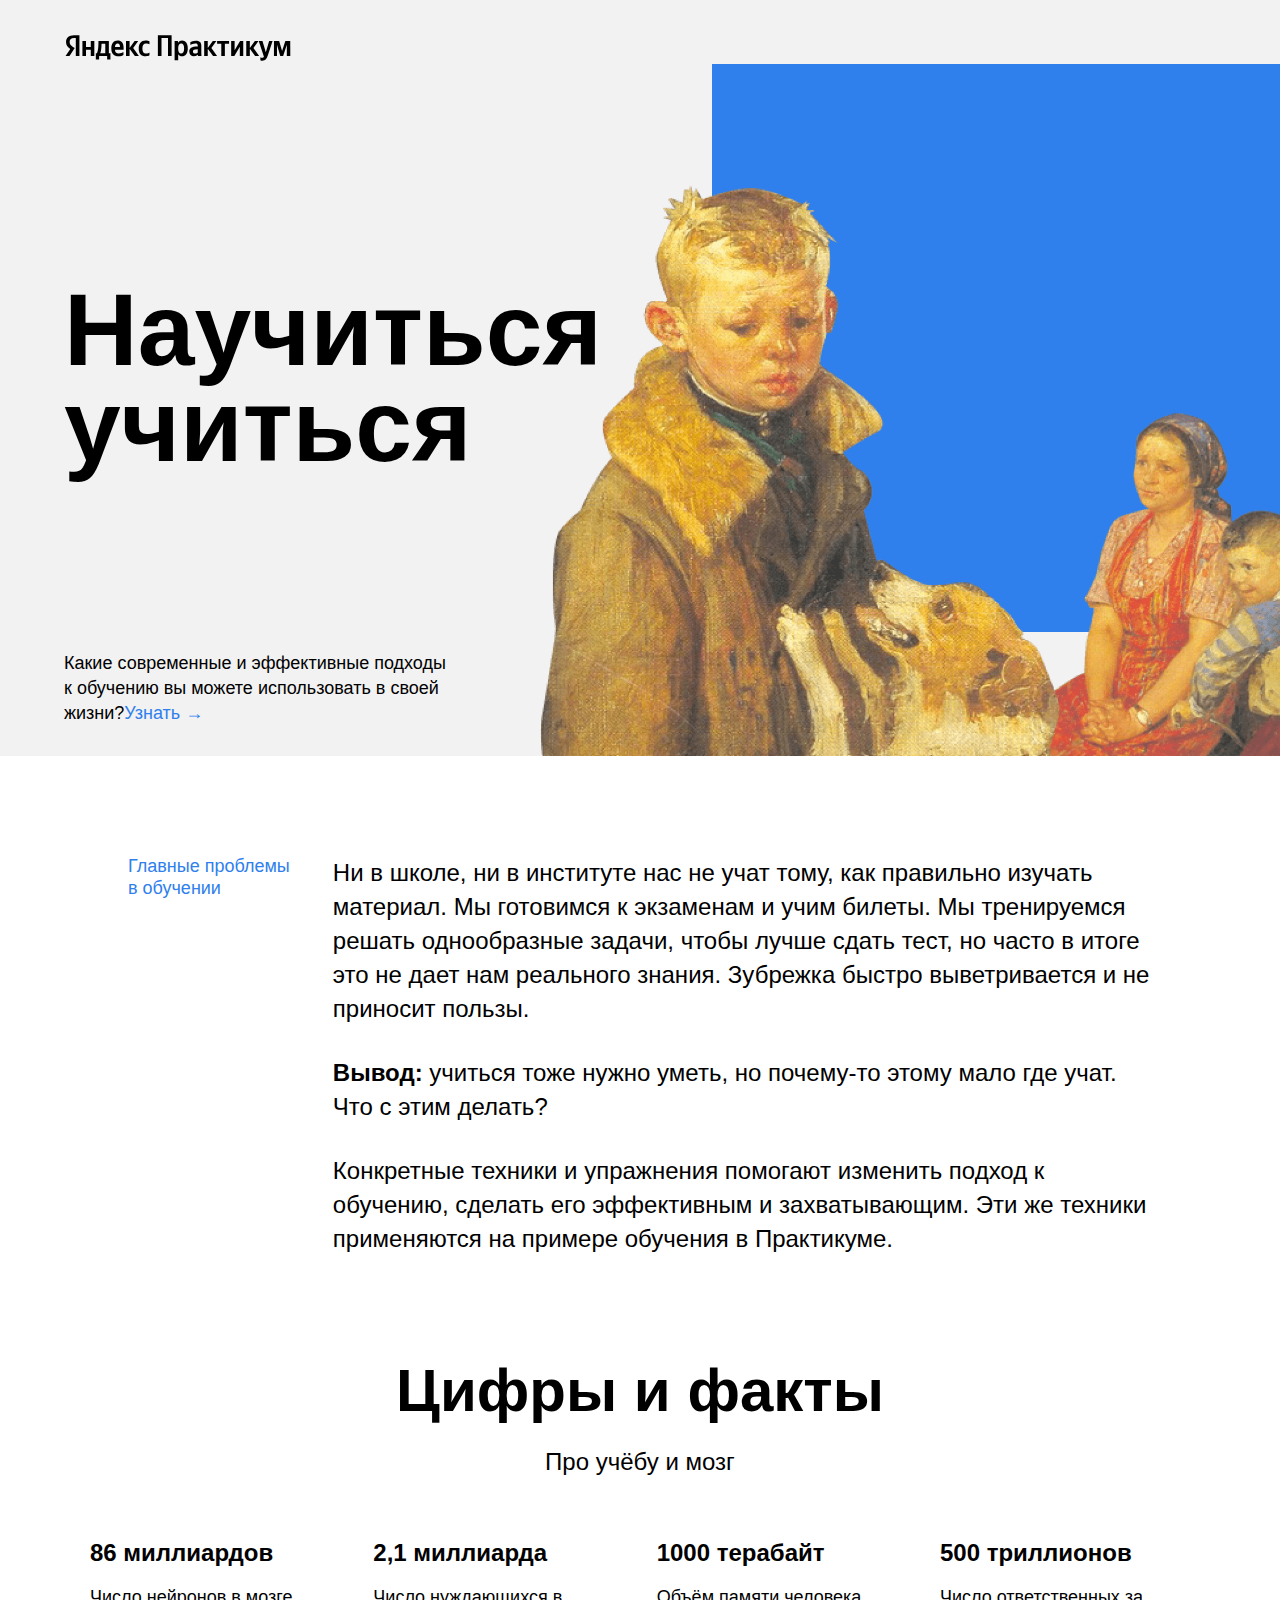
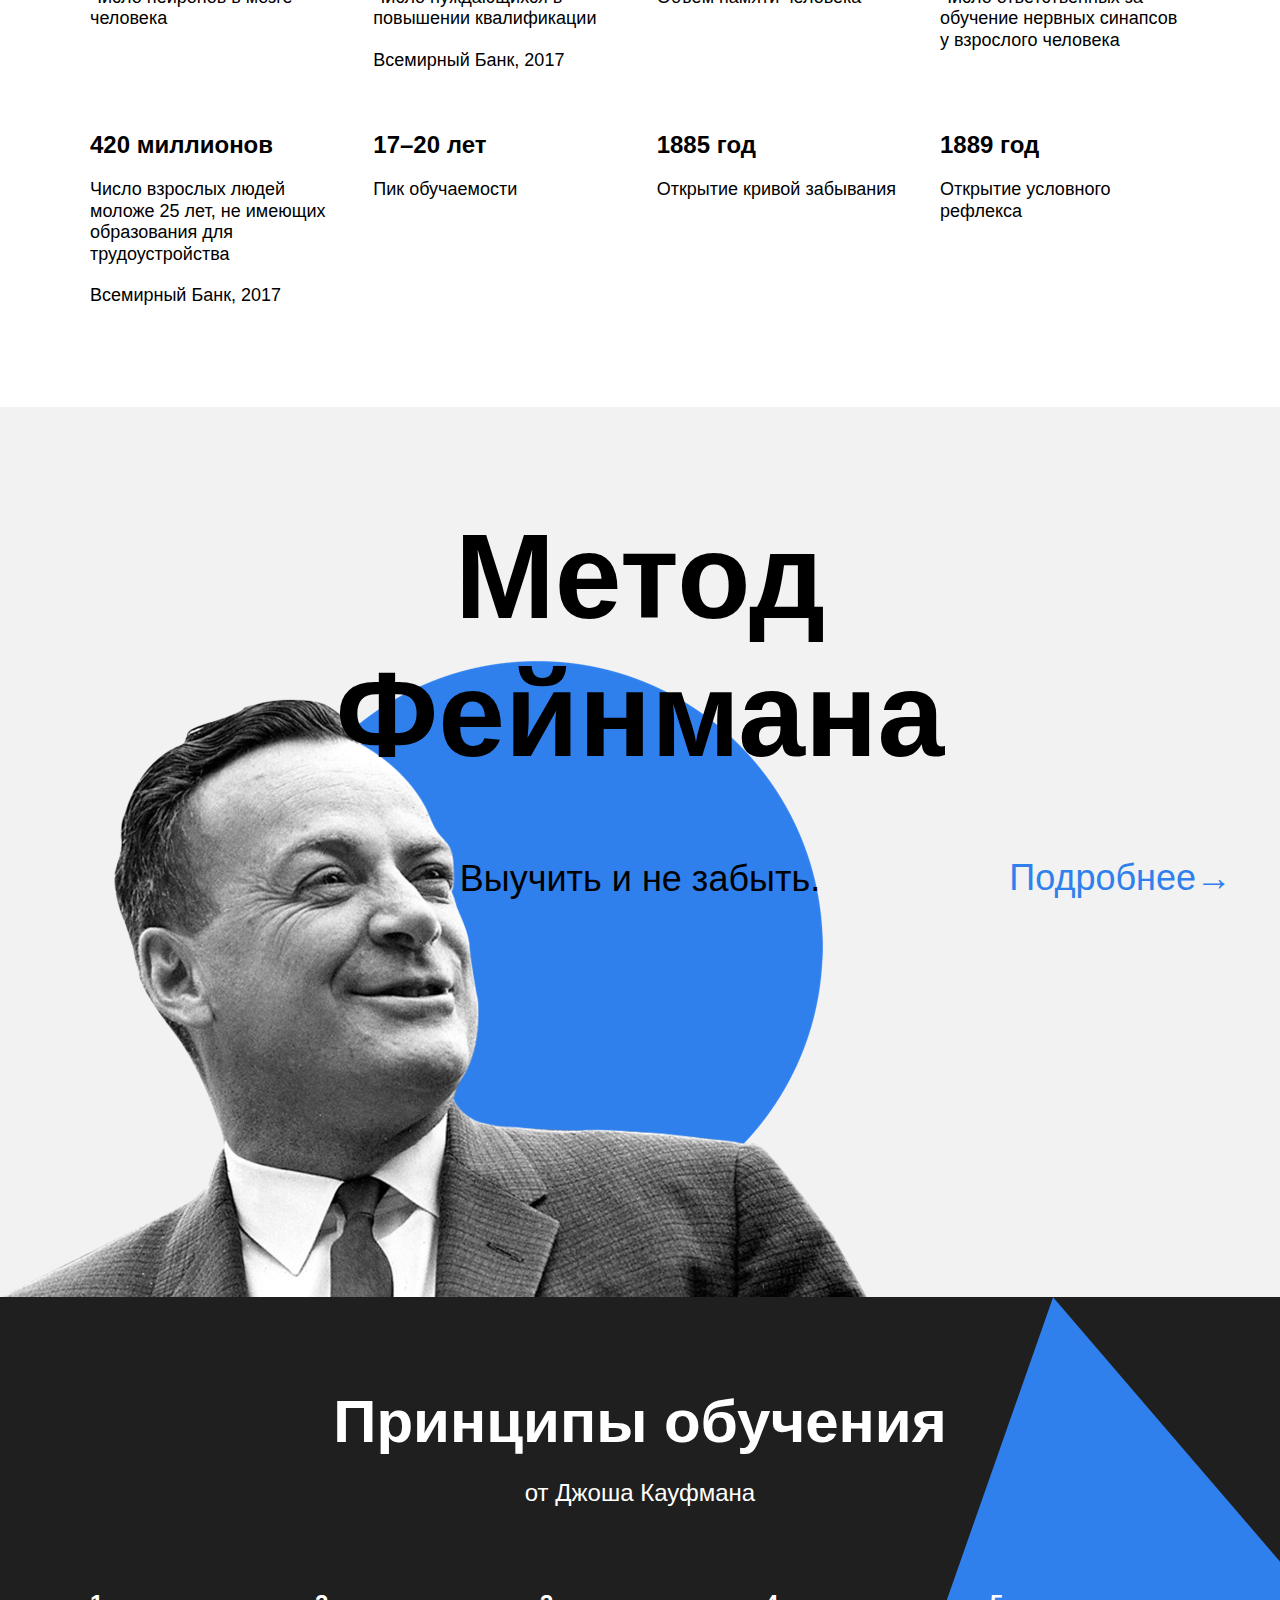
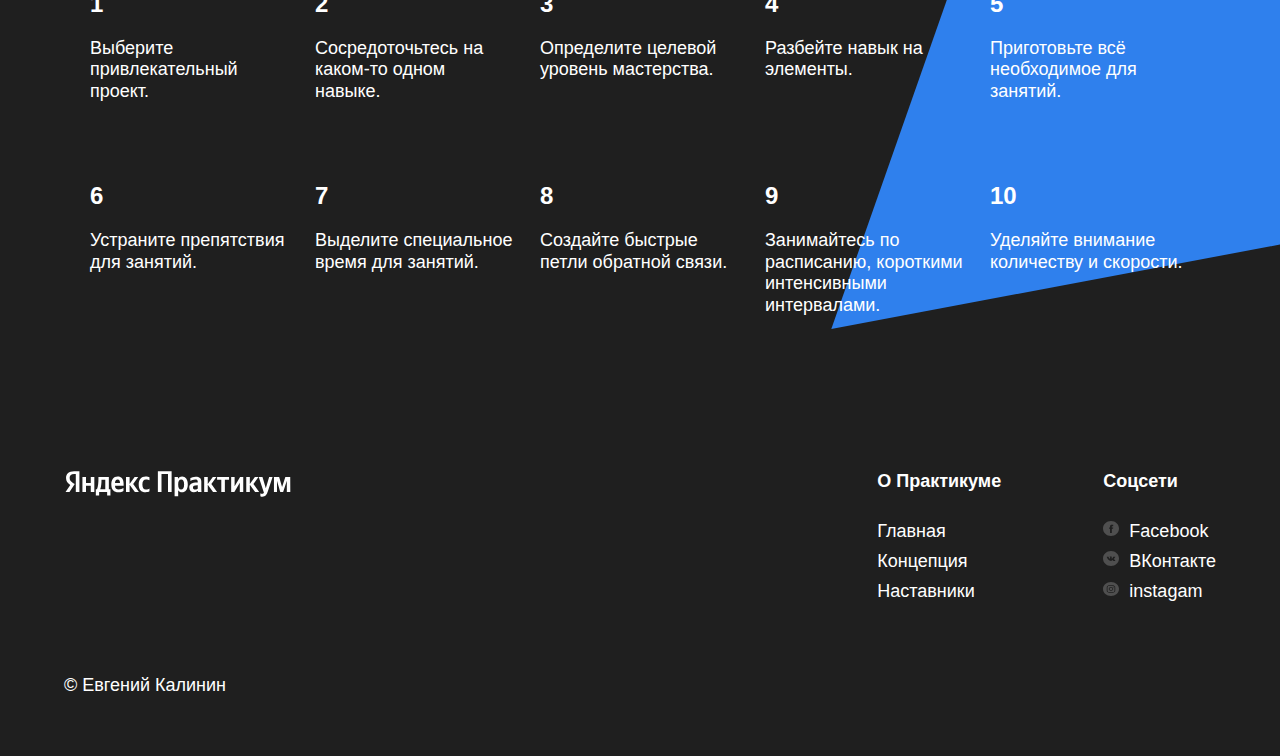
==== index.html @ 44fe5d49 "the end" ====
<!DOCTYPE html>
<html lang="ru">
<head>
  <meta charset="UTF-8">
  <meta name="viewport" content="width=device-width, initial-scale=1.0">
  <title>Научиться учиться</title>
  <link rel="stylesheet" href="./styles/normalize.css">
  <link rel="stylesheet" href="./styles/style.css">
</head>
<body>
  <div class="page">
    <header class="header">
      <div class="logo logo_place_header"></div>
      <h1 class="header__title">Научиться учиться</h1>
      <p class="header__subtitle">Какие современные и эффективные подходы к обучению вы можете использовать в своей жизни?<a href="#" class="header__link">Узнать →</a></p>
      <img src="./images/header-image.png" alt="Картина 'опять двойка'" class="header__main-illustration">
      <div class="header__square-pic"></div>
    </header>
    <main class="content">
      <section class="description">
        <div class="two-columns">
          <h2 class="two-columns__brief">Главные проблемы в обучении</h2>
          <div class="two-columns__main-text">
            <p class="two-columns__paragraph">Ни в школе, ни в институте нас не учат тому, как правильно изучать материал. Мы готовимся к экзаменам и учим билеты. Мы тренируемся решать однообразные задачи, чтобы лучше сдать тест, но часто в итоге это не дает нам реального знания. Зубрежка быстро выветривается и не приносит пользы.</p>
            <p class="two-columns__paragraph"><span class="two-columns__span-accent">Вывод:</span> учиться тоже нужно уметь, но почему-то этому мало где учат. Что с этим делать?</p>
            <p class="two-columns__paragraph">Конкретные техники и упражнения помогают изменить подход к обучению, сделать его эффективным и захватывающим. Эти же техники применяются на примере обучения в Практикуме.</p>
         </div>
       </div>
      </section>
      <section class="digits">
        <h2 class="section-title">Цифры и факты</h2>
        <h3 class="section-subtitle">Про учёбу и мозг</h3>
        <div class="table">
          <div class="table__cell">
            <h4 class="table__heading">86 миллиардов</h4>
            <p class="table__text">Число нейронов в мозге человека</p>
          </div>
          <div class="table__cell">
            <h4 class="table__heading">2,1 миллиарда</h4>
            <p class="table__text">Число нуждающихся в повышении квалификации</p>
            <p class="table__text">Всемирный Банк, 2017</p>
          </div>
          <div class="table__cell">
            <h4 class="table__heading">1000 терабайт</h4>
            <p class="table__text">Объём памяти человека</p>
          </div>
          <div class="table__cell">
            <h4 class="table__heading">500 триллионов</h4>
            <p class="table__text">Число ответственных за обучение нервных синапсов у взрослого человека</p>
          </div>
          <div class="table__cell">
            <h4 class="table__heading">420 миллионов</h4>
            <p class="table__text">Число взрослых людей моложе 25 лет, не имеющих образования для трудоустройства</p>
            <p class="table__text">Всемирный Банк, 2017</p>
          </div>
          <div class="table__cell">
            <h4 class="table__heading">17–20 лет</h4>
            <p class="table__text">Пик обучаемости</p>
          </div>
          <div class="table__cell">
            <h4 class="table__heading">1885 год</h4>
            <p class="table__text">Открытие кривой забывания</p>
          </div>
          <div class="table__cell">
            <h4 class="table__heading">1889 год</h4>
            <p class="table__text">Открытие условного рефлекса</p>
          </div>
        </div>
      </section>
      <section class="feynman">
        <h2 class="feynman__title">Метод Фейнмана</h2>
        <h3 class="feynman__subtitle">Выучить и не забыть.</h3>
        <a href="#" class="feynman__link">Подробнее→</a>
        <img src="./images/feynman.png" alt="Фейнман" class="feynman__img">
      </section>
      <section class="kaufman">
        <h2 class="section-title section-title_theme_dark">Принципы обучения</h2>
        <h3 class="section-subtitle section-subtitle_theme_dark">от Джоша Кауфмана</h3>
        <div class="table table_theme_dark">
          <div class="table__cell table__cell_theme_dark">
            <h4 class="table__heading table__heading_theme_dark">1</h4>
            <p class="table__text table__text_theme_dark">Выберите привлекательный проект.</p>
          </div>
          <div class="table__cell table__cell_theme_dark">
            <h4 class="table__heading table__heading_theme_dark">2</h4>
            <p class="table__text table__text_theme_dark">Сосредоточьтесь на каком-то одном навыке.</p>
          </div>
          <div class="table__cell table__cell_theme_dark">
            <h4 class="table__heading table__heading_theme_dark">3</h4>
            <p class="table__text table__text_theme_dark">Определите целевой уровень мастерства.</p>
          </div>
          <div class="table__cell table__cell_theme_dark">
            <h4 class="table__heading table__heading_theme_dark">4</h4>
            <p class="table__text table__text_theme_dark">Разбейте навык на элементы.</p>
          </div>
          <div class="table__cell table__cell_theme_dark">
            <h4 class="table__heading table__heading_theme_dark">5</h4>
            <p class="table__text table__text_theme_dark">Приготовьте всё необходимое для занятий.</p>
          </div>
          <div class="table__cell table__cell_theme_dark">
            <h4 class="table__heading table__heading_theme_dark">6</h4>
            <p class="table__text table__text_theme_dark">Устраните препятствия для занятий.</p>
          </div>
          <div class="table__cell table__cell_theme_dark">
            <h4 class="table__heading table__heading_theme_dark">7</h4>
            <p class="table__text table__text_theme_dark">Выделите специальное время для занятий.</p>
          </div>
          <div class="table__cell table__cell_theme_dark">
            <h4 class="table__heading table__heading_theme_dark">8</h4>
            <p class="table__text table__text_theme_dark">Создайте быстрые петли обратной связи.</p>
          </div>
          <div class="table__cell table__cell_theme_dark">
            <h4 class="table__heading table__heading_theme_dark">9</h4>
            <p class="table__text table__text_theme_dark">Занимайтесь по расписанию, короткими интенсивными интервалами.</p>
          </div>
          <div class="table__cell table__cell_theme_dark">
            <h4 class="table__heading table__heading_theme_dark">10</h4>
            <p class="table__text table__text_theme_dark">Уделяйте внимание количеству и скорости.</p>
          </div>
        </div>
        <div class="kaufman__triangle"></div>
      </section>
    </main>
    <footer class="footer">
      <div class="footer__columns">
        <div class="footer__column footer__column_content_copyright">
          <div class="logo logo_place_footer"></div>
          <p class="footer__author">&copy; Евгений Калинин</p>
        </div>
        <div class="footer__column footer__column_content_info">
          <h2 class="footer__column-heading">О Практикуме</h2>
          <nav class="footer__column-links">
            <a href="#" class="footer__column-link">Главная</a>
            <a href="#" class="footer__column-link">Концепция</a>
            <a href="#" class="footer__column-link">Наставники</a>
          </nav>
        </div>
        <div class="footer__column footer__column_content_social">
          <h2 class="footer__column-heading">Соцсети</h2>
          <div class="footer__column-links">
            <a href="#" class="footer__column-link"><img src="./images/facebook_color_white.svg" alt="ФБ" class="footer__social-icon">Facebook</a>
            <a href="#" class="footer__column-link"><img src="./images/vk_color_white.svg" alt="ВК" class="footer__social-icon">ВКонтакте</a>
            <a href="#" class="footer__column-link"><img src="./images/instagram_color_white.svg" alt="Инстаграм" class="footer__social-icon">instagam</a>
          </div>
        </div>
      </div>
    </footer>
  </div>
</body>
</html>
---- styles/style.css ----
.page {
  min-width: 1100px;
  /* мы ещё не умеем делать мобильную версию сайта, */
  /* поэтому выше установлена минимальная ширина страницы */
  max-width: 1600px;
  /* выше установили ограничение по максимальной ширине */
  margin: 0 auto;
  /* выше для экранов больше 1600px отцентрировали весь контент */
  font-family: 'Helvetica Neue', Arial, sans-serif;
}

.header {
  height: 100vh;
  min-height: 600px;
  max-height: 756px;
  /* выше установили ограничения для секции */
  background-color: #f2f2f2;
  display: flex;
  flex-direction: row;
  align-items: center;
  position: relative;
}

.logo{
  width: 228px;
  height: 32px;
}

.logo_place_header{
  background-image: url(../images/logo_place_header.svg);
  position: absolute;
  left: 64px;
  top: 30px;
  z-index: 4;
}

.header__title{
  max-width: 730px;
  font-size: 102px;
  z-index: 5;
  margin-left: 64px;
  font-weight: 600;
  line-height: 96px;
}

.header__subtitle{
  width: 388px;
  position: absolute;
  left: 64px;
  bottom: 30px;
  z-index: 2;
  font-size: 18px;
  font-weight: normal;
  line-height: 25px;
  margin: 0;
}

.header__link{
  text-decoration: none;
  color: #2f80ed;
}

.header__main-illustration{
  height: 608px;
  width: 765px;
  position: absolute;
  right: 0;
  bottom: 0;
  z-index: 1;
}

.header__square-pic{
  width: 568px;
  height: 568px;
  background-color: #2f80ed;
  position: absolute;
  right: 0;
  top: 64px;
}

.content{
  margin: 100px 0 0;
  min-height: 300px;
}

.description{
  display: flex;
  justify-content: center;
}

.two-columns{
  display: flex;
  justify-content: space-between;
  width: 80%;
  margin: 0;
}

.two-columns__brief{
  width: 175px;
  color: #2f80ed;
  line-height: 1.2;
  font-size: 18px;
  font-weight: normal;
  margin: 0;
}

.two-columns__main-text{
  display: flex;
  flex-direction: column;
  width: 80%;
  min-width: 784px;
  gap: 30px 0;
}

.two-columns__paragraph{
  line-height: 34px;
  font-size: 24px;
  margin: 0;
  font-weight: normal;
  text-align: left;
}

.two-columns__span-accent{
  line-height: 34px;
  font-size: 24px;
  font-weight: 600;
}

.digits{
margin: 100px 0;
}

.section-title{
  width: 60%;
  text-align: center;
  line-height: 1.15;
  font-size: 60px;
  font-weight: 600;
  margin: 0 auto 20px;
}

.section-subtitle{
  width: 60%;
  text-align: center;
  line-height: 34px;
  margin: 0 auto;
  font-size: 24px;
  font-weight: normal;
}

.table{
  width: 1100px;
  margin: 0 auto;
  padding: 60px 0 0;
  display: flex;
  justify-content: space-between;
  flex-wrap: wrap;
  gap: 60px 0;
}

.table__cell{
  width: 250px;
}

.table__heading{
  margin: 0;
  line-height: 1.15;
  font-size: 24px;
  font-weight: 600;
}

.table__text{
  margin: 20px 0 0;
  line-height: 1.2;
  font-size: 18px;
  font-weight: normal;
}

.feynman{
  background-color:  #f2f2f2;
  position: relative;
  min-height: 890px;
}

.feynman__title{
  margin: 0 auto 0;
  padding: 100px 0 0;
  text-align: center;
  width: 684px;
  line-height: 1.15;
  font-size: 120px;
  font-weight: 600;
  z-index: 2;
  position: relative;
}

.feynman__subtitle{
  margin: 70px auto 0;
  text-align: center;
  line-height: 51px;
  font-size: 36px;
  font-weight: normal;
  z-index: 3;
  position: relative;
}

.feynman__link{
  position: absolute;
  right: 48px;
  line-height: 51px;
  font-size: 36px;
  font-weight: normal;
  top: 50%;
  text-decoration: none;
  color: #2f80ed;
}

.feynman__img{
  position: absolute;
  bottom: 0;
  z-index: 1;
}

.kaufman{
  position: relative;
  background-color: #1f1f1f;
  overflow: hidden;
}

.section-title_theme_dark{
  margin: 90px auto 0;
  color: white;
}

.section-subtitle_theme_dark{
  margin: 20px auto 0;
  color: white;
  position: relative;
}

.table_theme_dark{
  gap: 80px 0;
  padding: 80px 0 0;
  margin: 0 auto 90px;
}

.table__cell_theme_dark{
  color: white;
  width: 200px;
  z-index: 2;
}

.table__heading_theme_dark{
  font-weight: 600;
  line-height: 1.15;
  font-size: 24px;
}

.table__text_theme_dark{
  font-weight: normal;
  line-height: 1.2;
  font-size: 18px;
}

.kaufman__triangle{
  background-image: url(../images/kaufman-triangle.svg);
  width: 877px;
  height: 877px;
  position: absolute;
  right: -210px;
  top: 0;
  z-index: 1;
  background-size: cover;
}

.footer{
  background-color: #1f1f1f;
  padding: 60px 0 40px;
}

.footer__columns{
  min-height: 250px;
  width: 90%;
  margin: 0 auto;
  position: relative;
  display: flex;
  justify-content: space-between;
}

.footer__column{
  display: flex;
}

.footer__column_content_copyright{
  flex-basis: 711px;
}

.logo_place_footer{
  background-image: url(../images/logo_place_footer.svg);
}

.footer__author{
  color: white;
  line-height: 25px;
  font-size: 18px;
  font-weight: normal;
  position: absolute;
  bottom: 0;
  margin: 18px 0;
}

.footer__column_content_info{
  display: flex;
  flex-direction: column;
}

.footer__column-heading{
  color: white;
  margin: 0 0 20px;
  line-height: 30px;
  font-size: 18px;
  font-weight: 600;
}

.footer__column-links{
  display: flex;
  flex-direction: column;
  margin: 0 0 20px;
}

.footer__column-link{
  color: white;
  text-decoration: none;
  line-height: 30px;
  font-size: 18px;
  font-weight: normal;
}

.footer__column_content_social{
  color: white;
  display: flex;
  flex-direction: column;
}

.footer__social-icon{
  width: 16px;
  height: 16px;
  margin: 0 10px 0 0;
}
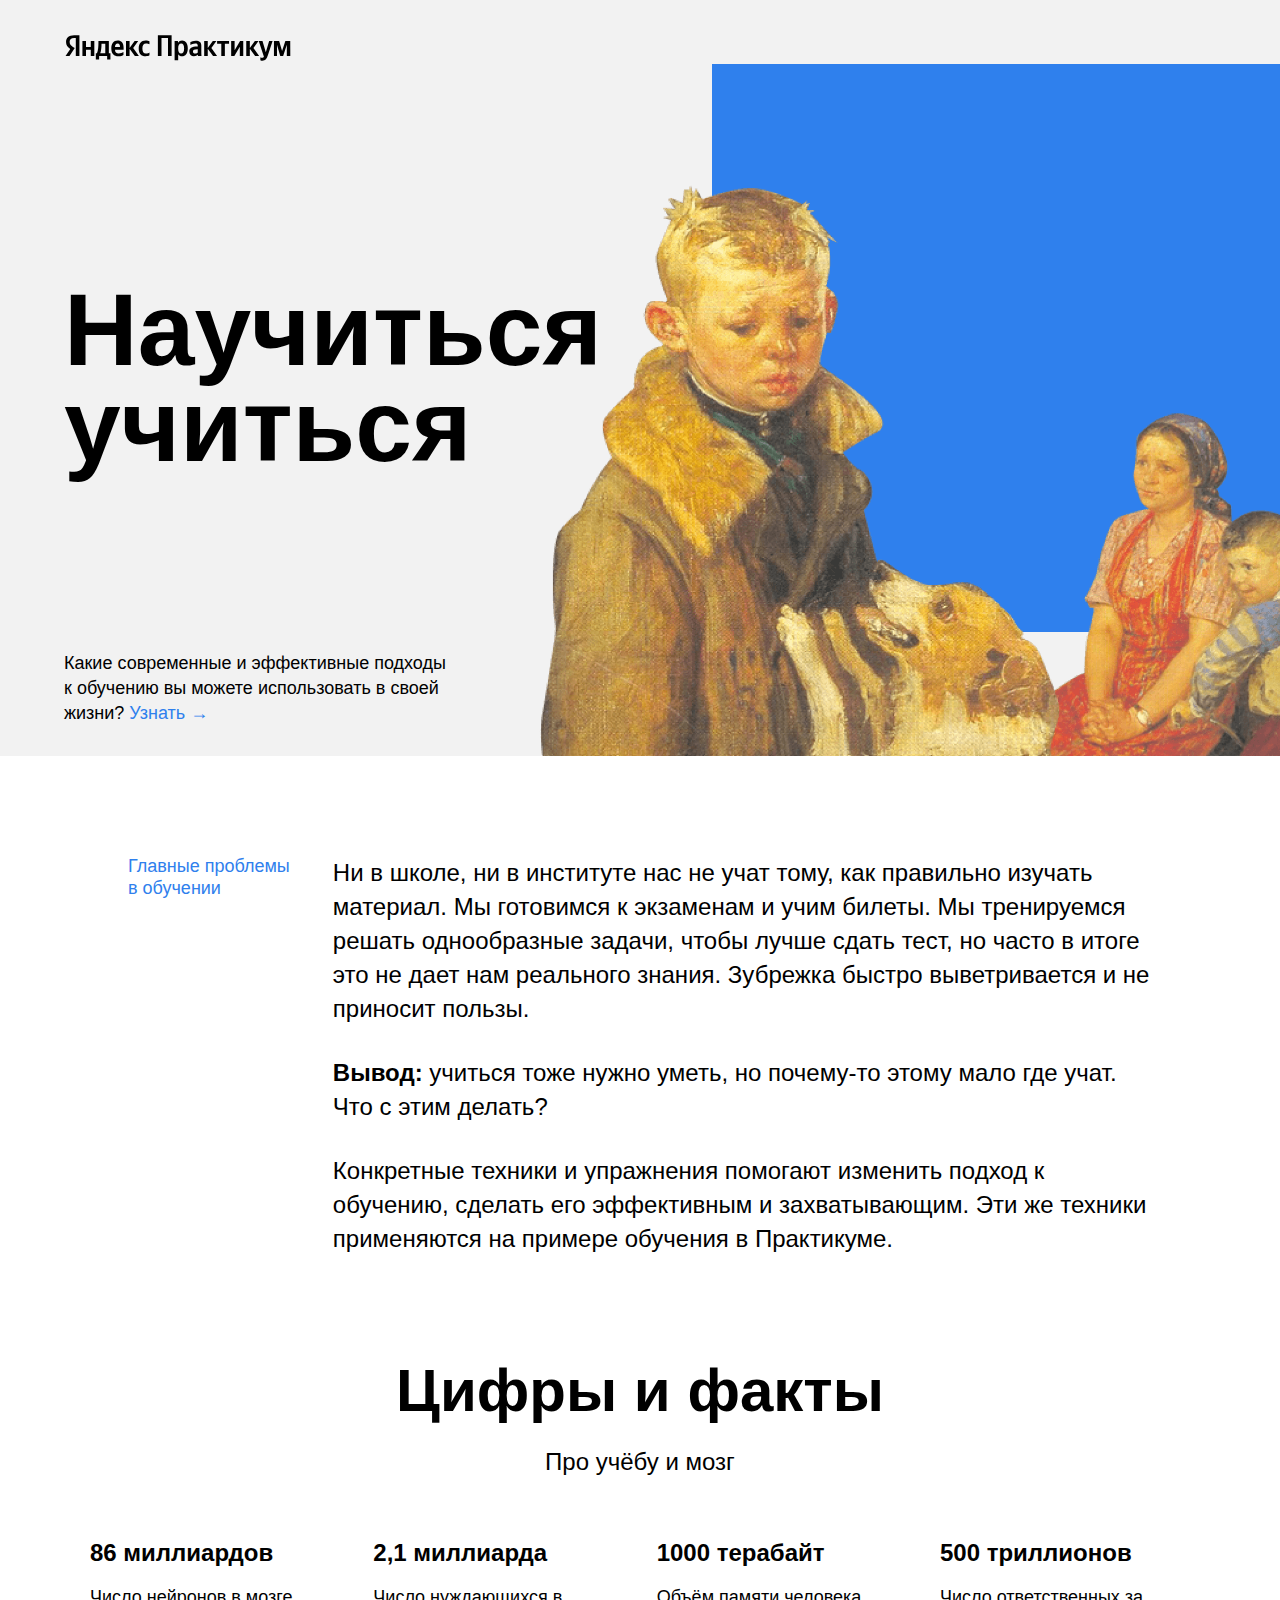
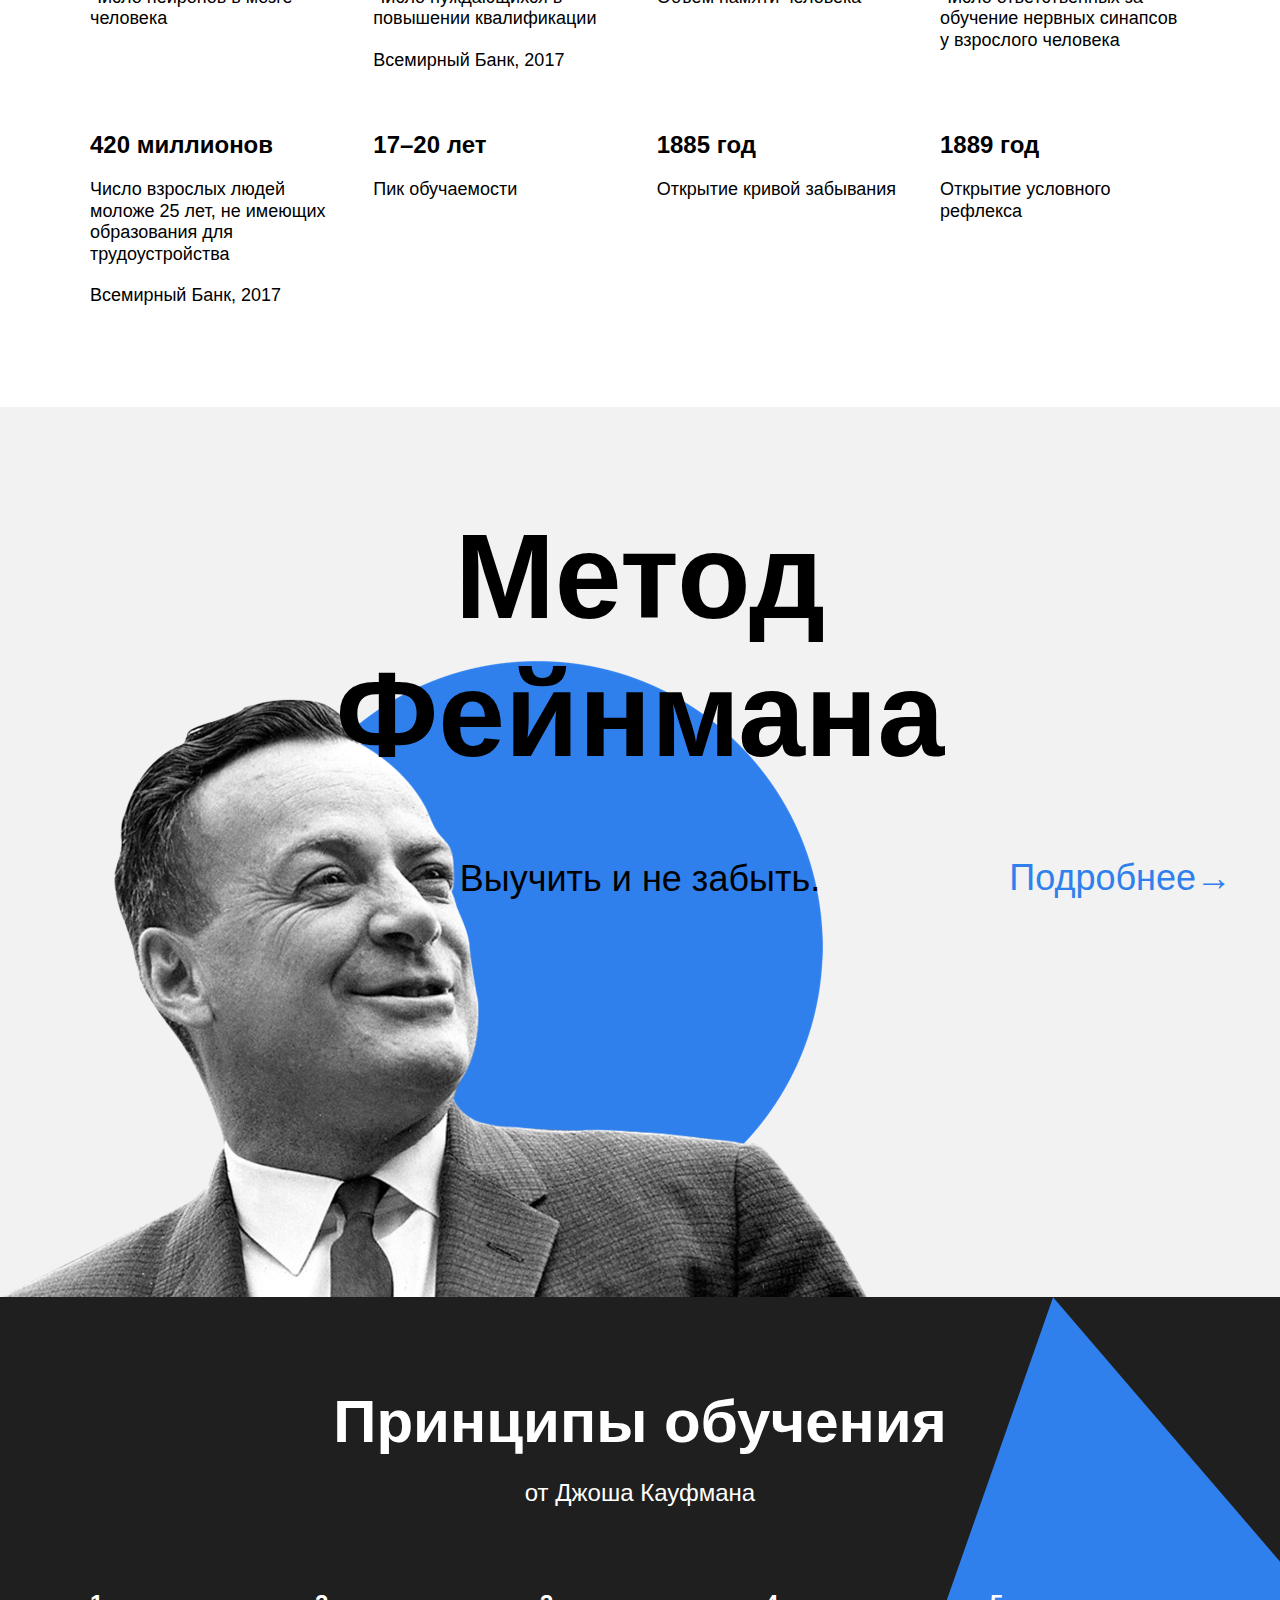
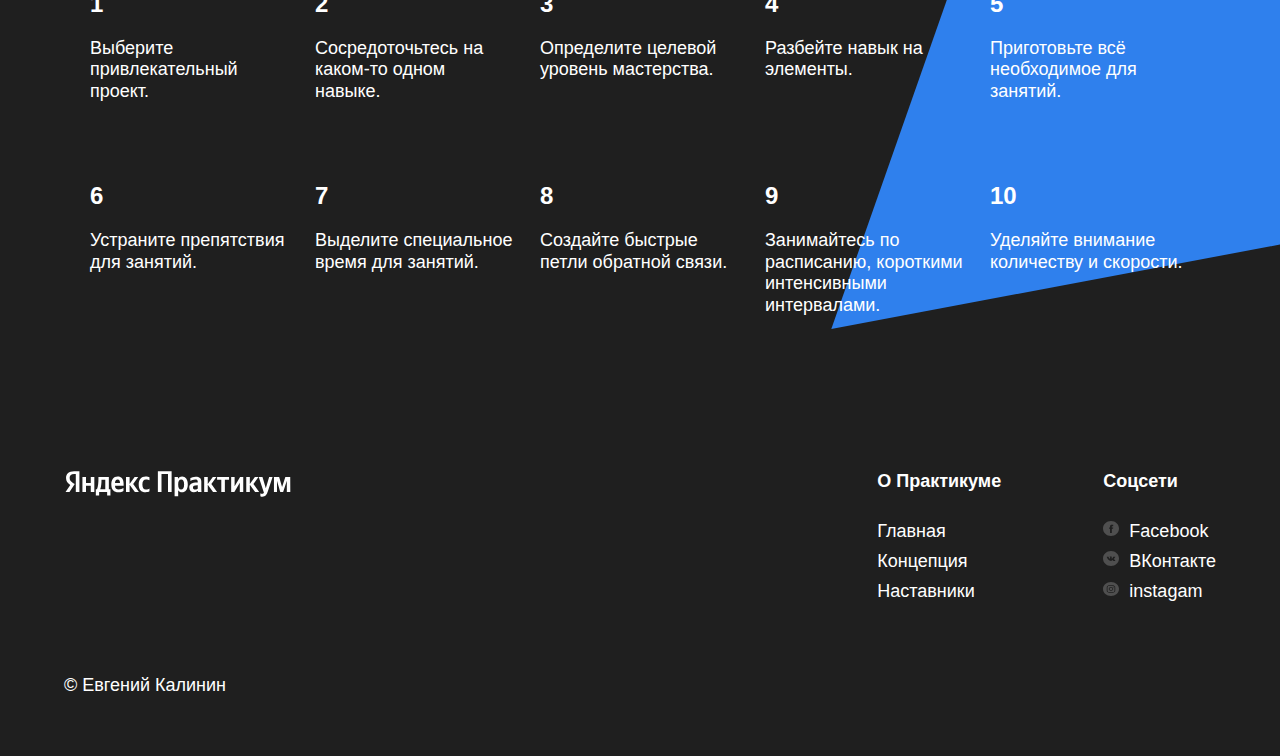
==== commit fbbb0750: "Струкутура по БЭМ, анимация в хедер и кауфман" ====
--- a/index.html
+++ b/index.html
@@ -5,16 +5,16 @@
   <meta name="viewport" content="width=device-width, initial-scale=1.0">
   <title>Научиться учиться</title>
   <link rel="stylesheet" href="./styles/normalize.css">
-  <link rel="stylesheet" href="./styles/style.css">
+  <link rel="stylesheet" href="./styles/index.css">
 </head>
 <body>
   <div class="page">
     <header class="header">
-      <div class="logo logo_place_header"></div>
+      <img src="images/logo_place_header.svg" alt="Логотип яндеекс практикум" class="logo logo_place_header"></img> <!-- поcтавил img в место background-image, добавил альтернативный текст -->
       <h1 class="header__title">Научиться учиться</h1>
-      <p class="header__subtitle">Какие современные и эффективные подходы к обучению вы можете использовать в своей жизни?<a href="#" class="header__link">Узнать →</a></p>
+      <p class="header__subtitle">Какие современные и эффективные подходы к обучению вы можете использовать в своей жизни?<a href="#" class="header__link"> Узнать →</a></p>
       <img src="./images/header-image.png" alt="Картина 'опять двойка'" class="header__main-illustration">
-      <div class="header__square-pic"></div>
+      <div class="header__square-pic rotation"></div>
     </header>
     <main class="content">
       <section class="description">
@@ -118,13 +118,13 @@
             <p class="table__text table__text_theme_dark">Уделяйте внимание количеству и скорости.</p>
           </div>
         </div>
-        <div class="kaufman__triangle"></div>
+        <div class="kaufman__triangle rotation"></div>
       </section>
     </main>
     <footer class="footer">
       <div class="footer__columns">
         <div class="footer__column footer__column_content_copyright">
-          <div class="logo logo_place_footer"></div>
+          <img src="images/logo_place_footer.svg" alt="Яндеекс практикум" class="logo logo_place_footer"></img> <!-- поcтавил img в место background-image, добавил альтернативный текст -->
           <p class="footer__author">&copy; Евгений Калинин</p>
         </div>
         <div class="footer__column footer__column_content_info">
--- a/styles/index.css
+++ b/styles/index.css
@@ -0,0 +1,59 @@
+/* @import url(здесь будет нормализ); */
+@import url(../blocks/page/page.css); /* Базовые настройки всей стриници */
+@import url(../blocks/logo/logo.css); /* Логотип для header и footer */
+@import url(../blocks/content/rotation/rotation.css); /* Вращение фигур в header и kaufman */
+/*Блок header*/
+@import url(../blocks/header/header.css); 
+@import url(../blocks/logo/_place/logo_place_header.css);
+@import url(../blocks/header/__link/header__link.css);
+@import url(../blocks/header/__main-illustration/header__main-illustration.css);
+@import url(../blocks/header/__square-pic/header__square-pic.css);
+@import url(../blocks/header/__subtitle/header__subtitle.css);
+@import url(../blocks/header/__title/header__title.css);
+/* Блок content, в котором находится основной контент страници */
+@import url(../blocks/content/content.css);
+/* Блок description */
+@import url(../blocks/content/description/description.css);
+@import url(../blocks/content/description/two-columns/two-columns.css);
+@import url(../blocks/content/description/two-columns/__brief/two-columns__brief.css);
+@import url(../blocks/content/description/two-columns/__main-text/two-columns__main-text.css);
+@import url(../blocks/content/description/two-columns/__paragraph/two-columns__paragraph.css);
+@import url(../blocks/content/description/two-columns/__span-accent/two-columns__span-accent.css);
+/*Блок digits*/
+@import url(../blocks/content/digits/digits.css);
+/* Повторяющиеся блоки section-subtitle, section-title, table */
+@import url(../blocks/content/section-subtitle/section-subtitle.css);
+@import url(../blocks/content/section-title/section-title.css);
+@import url(../blocks/content/table/table.css);
+@import url(../blocks/content/table/__cell/table__cell.css);
+@import url(../blocks/content/table/__heading/table__heading.css);
+@import url(../blocks/content/table/__text/table__text.css);
+/* Повторяющиеся блоки section-subtitle, section-title, table с модификатором _theme. Возможно их нужно подключить ниже */
+@import url(../blocks/content/section-subtitle/_theme/section-subtitle_theme_dark.css);
+@import url(../blocks/content/section-title/_theme/section-title_theme_dark.css);
+@import url(../blocks/content/table/_theme/table_theme_dark.css);
+@import url(../blocks/content/table/__cell/_theme/table__cell_theme_dark.css);
+@import url(../blocks/content/table/__heading/_theme/table__heading_theme_dark.css);
+@import url(../blocks/content/table/__text/_theme/table__text_theme_dark.css);
+/* Блок feynman */
+@import url(../blocks/content/feynman/feynman.css);
+@import url(../blocks/content/feynman/__img/feynman__img.css);
+@import url(../blocks/content/feynman/__link/feynman__link.css);
+@import url(../blocks/content/feynman/__subtitle/feynman__subtitle.css);
+@import url(../blocks/content/feynman/__title/feynman__title.css);
+/* Блок kaufman */
+@import url(../blocks/content/kaufman/kaufman.css);
+@import url(../blocks/content/kaufman/__triangle/kaufman__triangle.css);
+/* Блок footer */
+@import url(../blocks/footer/footer.css);
+@import url(../blocks/logo/_place/logo_place_footer.css);
+@import url(../blocks/footer/__author/footer__author.css);
+@import url(../blocks/footer/__column/footer__column.css); /*исправить класс*/
+@import url(../blocks/footer/__column/_content/footer__column_content_copyright.css);
+@import url(../blocks/footer/__column/_content/footer__column_content_info.css);
+@import url(../blocks/footer/__column/_content/footer__column_content_social.css);
+@import url(../blocks/footer/__column-heading/footer__column-heading.css);
+@import url(../blocks/footer/__column-link/footer__column-link.css);
+@import url(../blocks/footer/__column-links/footer__column-links.css);
+@import url(../blocks/footer/__columns/footer__columns.css);
+@import url(../blocks/footer/__social-icon/footer__social-icon.css);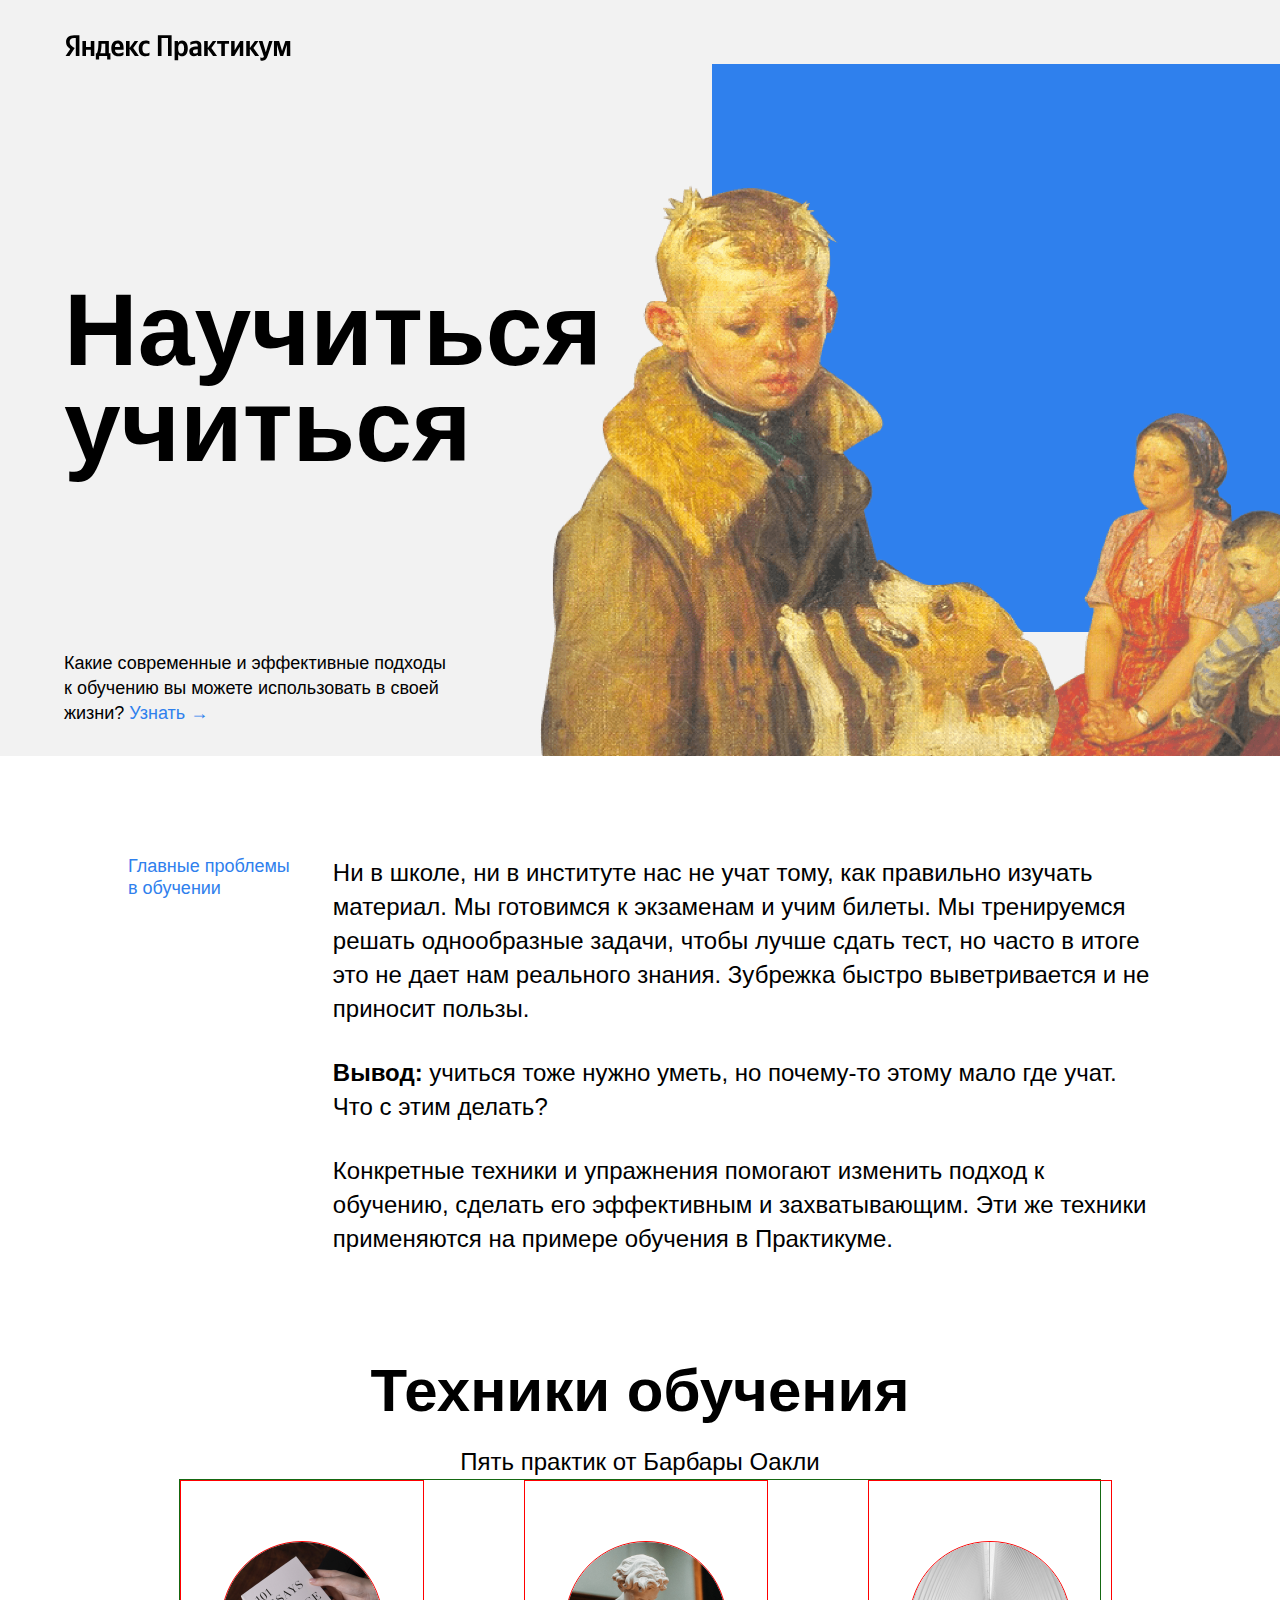
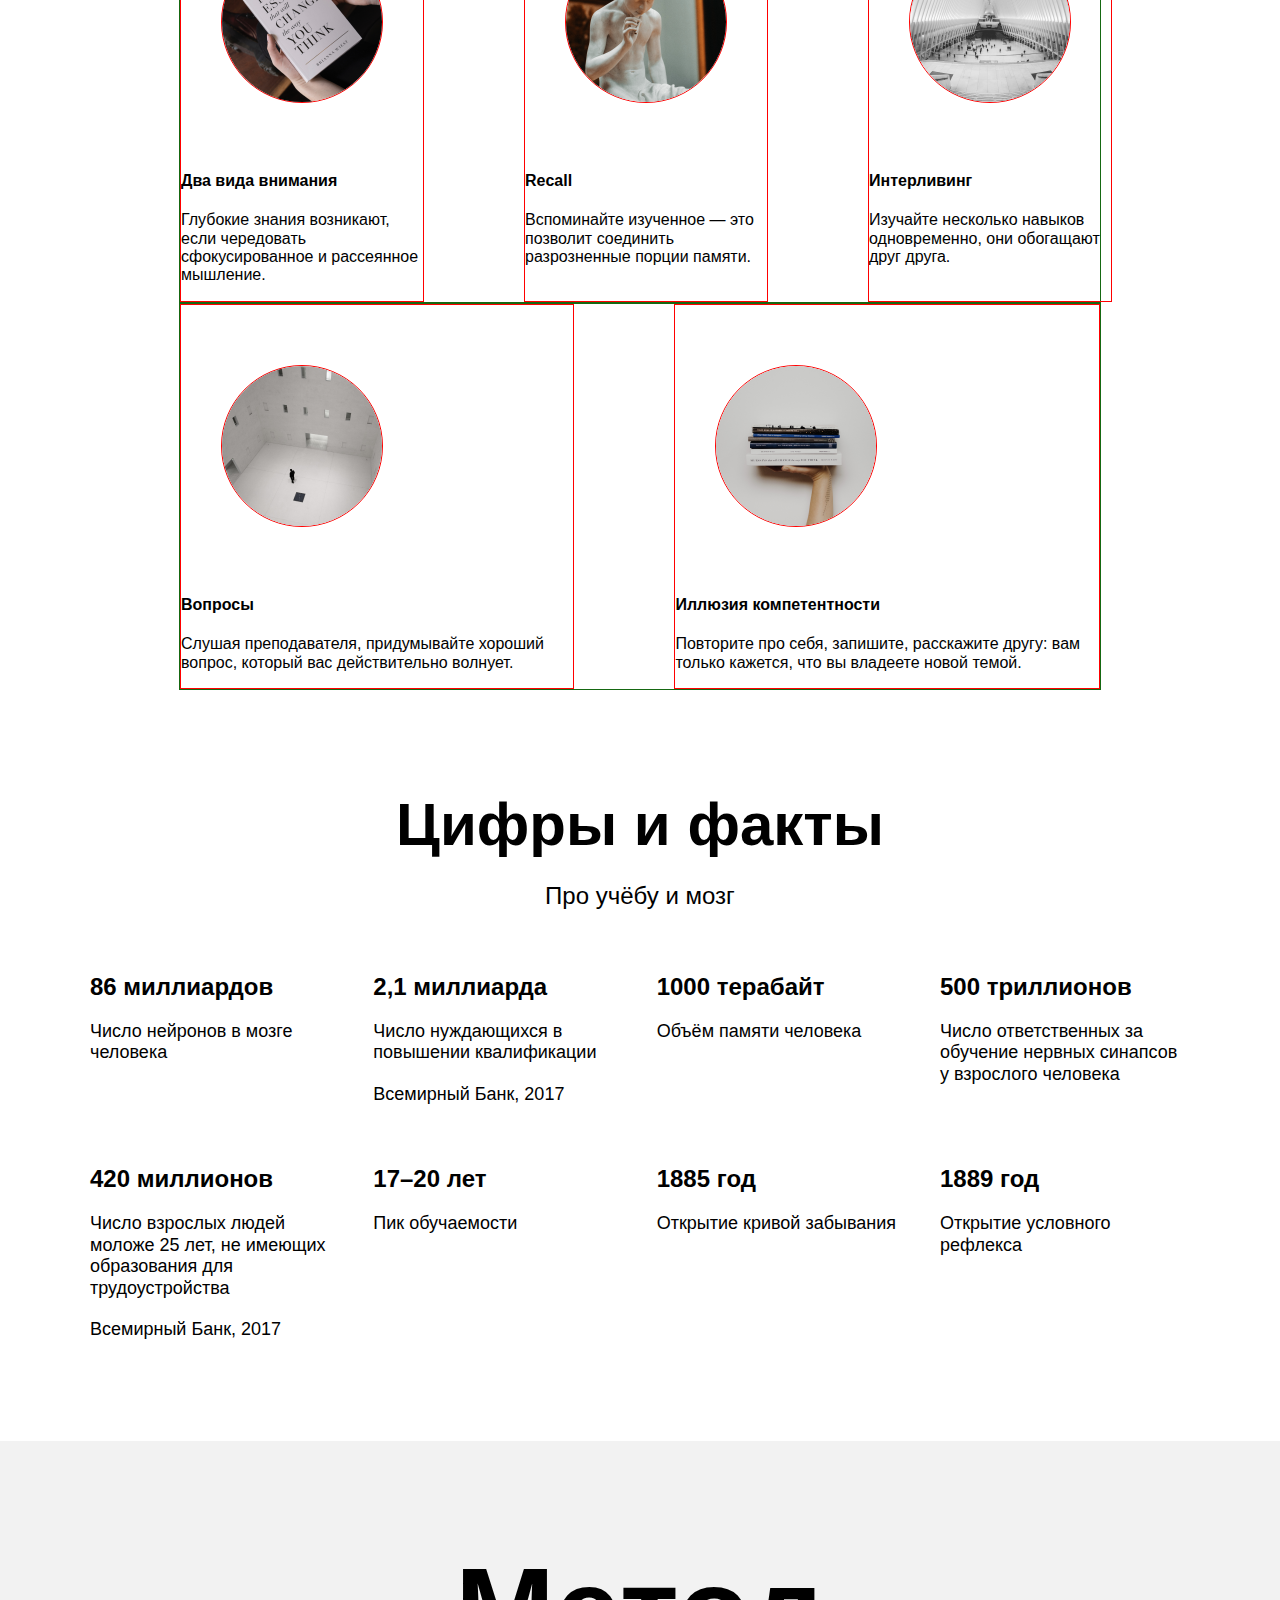
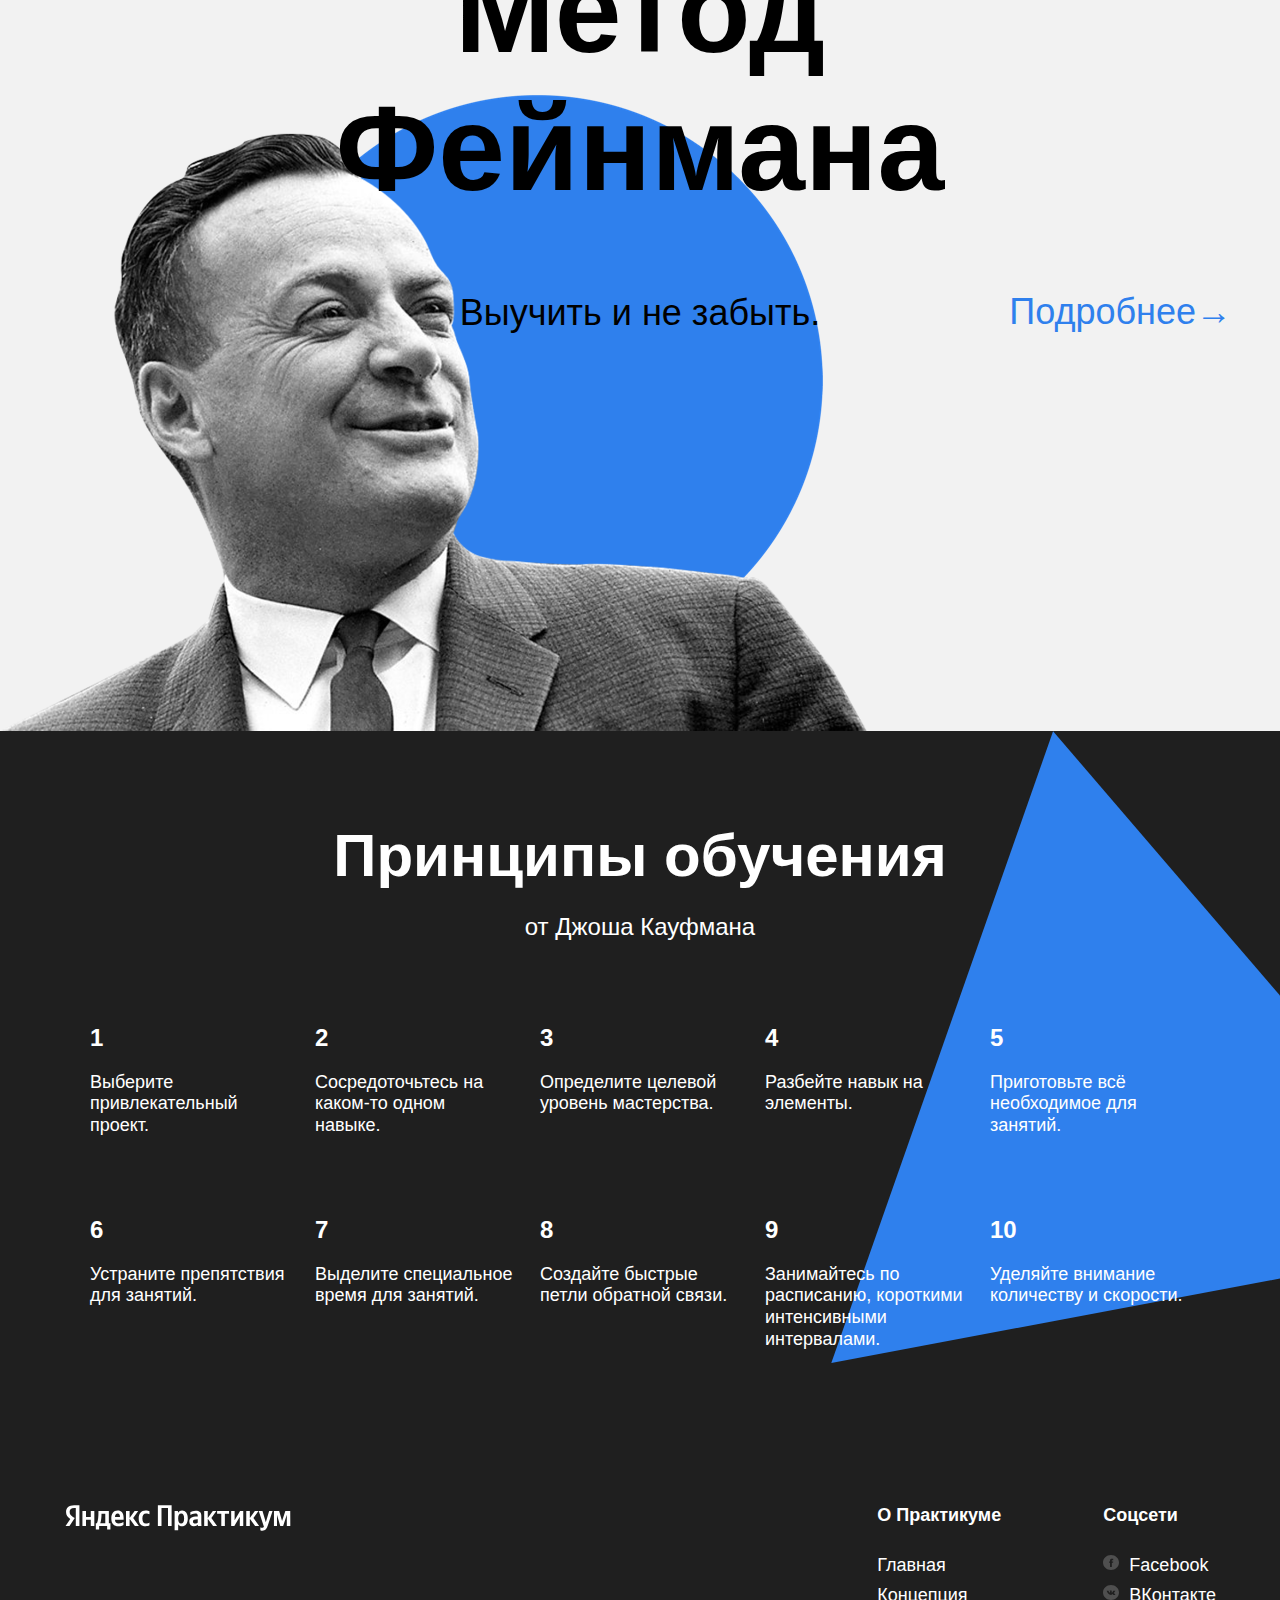
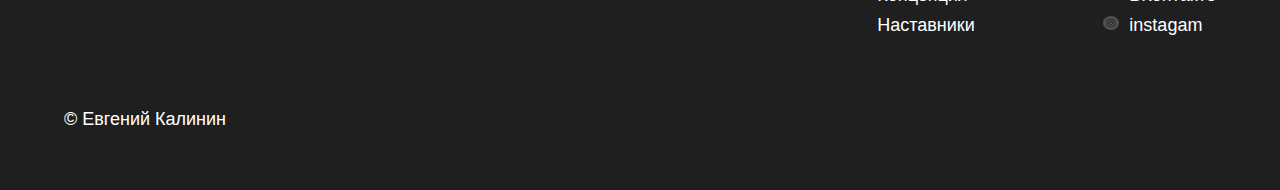
==== commit b06a2c3e: "Правка БЭМ, начало блока техники" ====
--- a/index.html
+++ b/index.html
@@ -26,6 +26,39 @@
             <p class="two-columns__paragraph">Конкретные техники и упражнения помогают изменить подход к обучению, сделать его эффективным и захватывающим. Эти же техники применяются на примере обучения в Практикуме.</p>
          </div>
        </div>
+      </section>
+      <section class="techniques">
+        <h2 class="section-title">Техники обучения</h2>
+        <h3 class="section-subtitle">Пять практик от Барбары Оакли</h3>
+        <div class="cards">
+          <div class="cards__item">
+            <img src="images/cards-attention.png" alt="text" class="cards__image">
+            <h4 class="cards__title">Два вида внимания</h4>
+            <p class="cards__description">Глубокие знания возникают, если чередовать сфокусированное и рассеянное мышление.</p>
+          </div>
+          <div class="cards__item">
+            <img src="images/cards-recall.png" alt="text" class="cards__image">
+            <h4 class="cards__title">Recall</h4>
+            <p class="cards__description">Вспоминайте изученное — это позволит соединить разрозненные порции памяти.</p>
+          </div>
+          <div class="cards__item">
+            <img src="images/cards-interliving.png" alt="text" class="cards__image">
+            <h4 class="cards__title">Интерливинг</h4>
+            <p class="cards__description">Изучайте несколько навыков одновременно, они обогащают друг друга.</p>
+          </div>
+        </div>
+        <div class="cards">
+          <div class="cards__item">
+            <img src="images/cards-question.png" alt="text" class="cards__image">
+            <h4 class="cards__title">Вопросы</h4>
+            <p class="cards__description">Слушая преподавателя, придумывайте хороший вопрос, который вас действительно волнует.</p>
+          </div>
+          <div class="cards__item">
+            <img src="images/cards-competence.png" alt="text" class="cards__image">
+            <h4 class="cards__title">Иллюзия компетентности</h4>
+            <p class="cards__description">Повторите про себя, запишите, расскажите другу: вам только кажется, что вы владеете новой темой.</p>
+          </div>
+        </div>
       </section>
       <section class="digits">
         <h2 class="section-title">Цифры и факты</h2>
--- a/styles/index.css
+++ b/styles/index.css
@@ -1,7 +1,7 @@
 /* @import url(здесь будет нормализ); */
 @import url(../blocks/page/page.css); /* Базовые настройки всей стриници */
 @import url(../blocks/logo/logo.css); /* Логотип для header и footer */
-@import url(../blocks/content/rotation/rotation.css); /* Вращение фигур в header и kaufman */
+@import url(../blocks/rotation/rotation.css); /* Вращение фигур в header и kaufman */
 /*Блок header*/
 @import url(../blocks/header/header.css); 
 @import url(../blocks/logo/_place/logo_place_header.css);
@@ -11,39 +11,44 @@
 @import url(../blocks/header/__subtitle/header__subtitle.css);
 @import url(../blocks/header/__title/header__title.css);
 /* Блок content, в котором находится основной контент страници */
-@import url(../blocks/content/content.css);
+@import url(../blocks/content/content.css);/**/
 /* Блок description */
-@import url(../blocks/content/description/description.css);
-@import url(../blocks/content/description/two-columns/two-columns.css);
-@import url(../blocks/content/description/two-columns/__brief/two-columns__brief.css);
-@import url(../blocks/content/description/two-columns/__main-text/two-columns__main-text.css);
-@import url(../blocks/content/description/two-columns/__paragraph/two-columns__paragraph.css);
-@import url(../blocks/content/description/two-columns/__span-accent/two-columns__span-accent.css);
+@import url(../blocks/description/description.css);
+@import url(../blocks/two-columns/two-columns.css);
+@import url(../blocks/two-columns/__brief/two-columns__brief.css);
+@import url(../blocks/two-columns/__main-text/two-columns__main-text.css);
+@import url(../blocks/two-columns/__paragraph/two-columns__paragraph.css);
+@import url(../blocks/two-columns/__span-accent/two-columns__span-accent.css);
+/* Блок techniques */
+@import url(../blocks/techniques/techniques.css);
+@import url(../blocks/cards/cards.css);
+@import url(../blocks/cards/__image/cards__image.css);
+@import url(../blocks/cards/__item/cards__item.css);
 /*Блок digits*/
-@import url(../blocks/content/digits/digits.css);
+@import url(../blocks/digits/digits.css);
 /* Повторяющиеся блоки section-subtitle, section-title, table */
-@import url(../blocks/content/section-subtitle/section-subtitle.css);
-@import url(../blocks/content/section-title/section-title.css);
-@import url(../blocks/content/table/table.css);
-@import url(../blocks/content/table/__cell/table__cell.css);
-@import url(../blocks/content/table/__heading/table__heading.css);
-@import url(../blocks/content/table/__text/table__text.css);
+@import url(../blocks/section-subtitle/section-subtitle.css);
+@import url(../blocks/section-title/section-title.css);
+@import url(../blocks/table/table.css);
+@import url(../blocks/table/__cell/table__cell.css);
+@import url(../blocks/table/__heading/table__heading.css);
+@import url(../blocks/table/__text/table__text.css);
 /* Повторяющиеся блоки section-subtitle, section-title, table с модификатором _theme. Возможно их нужно подключить ниже */
-@import url(../blocks/content/section-subtitle/_theme/section-subtitle_theme_dark.css);
-@import url(../blocks/content/section-title/_theme/section-title_theme_dark.css);
-@import url(../blocks/content/table/_theme/table_theme_dark.css);
-@import url(../blocks/content/table/__cell/_theme/table__cell_theme_dark.css);
-@import url(../blocks/content/table/__heading/_theme/table__heading_theme_dark.css);
-@import url(../blocks/content/table/__text/_theme/table__text_theme_dark.css);
+@import url(../blocks/section-subtitle/_theme/section-subtitle_theme_dark.css);
+@import url(../blocks/section-title/_theme/section-title_theme_dark.css);
+@import url(../blocks/table/_theme/table_theme_dark.css);
+@import url(../blocks/table/__cell/_theme/table__cell_theme_dark.css);
+@import url(../blocks/table/__heading/_theme/table__heading_theme_dark.css);
+@import url(../blocks/table/__text/_theme/table__text_theme_dark.css);
 /* Блок feynman */
-@import url(../blocks/content/feynman/feynman.css);
-@import url(../blocks/content/feynman/__img/feynman__img.css);
-@import url(../blocks/content/feynman/__link/feynman__link.css);
-@import url(../blocks/content/feynman/__subtitle/feynman__subtitle.css);
-@import url(../blocks/content/feynman/__title/feynman__title.css);
+@import url(../blocks/feynman/feynman.css);
+@import url(../blocks/feynman/__img/feynman__img.css);
+@import url(../blocks/feynman/__link/feynman__link.css);
+@import url(../blocks/feynman/__subtitle/feynman__subtitle.css);
+@import url(../blocks/feynman/__title/feynman__title.css);
 /* Блок kaufman */
-@import url(../blocks/content/kaufman/kaufman.css);
-@import url(../blocks/content/kaufman/__triangle/kaufman__triangle.css);
+@import url(../blocks/kaufman/kaufman.css);
+@import url(../blocks/kaufman/__triangle/kaufman__triangle.css);
 /* Блок footer */
 @import url(../blocks/footer/footer.css);
 @import url(../blocks/logo/_place/logo_place_footer.css);
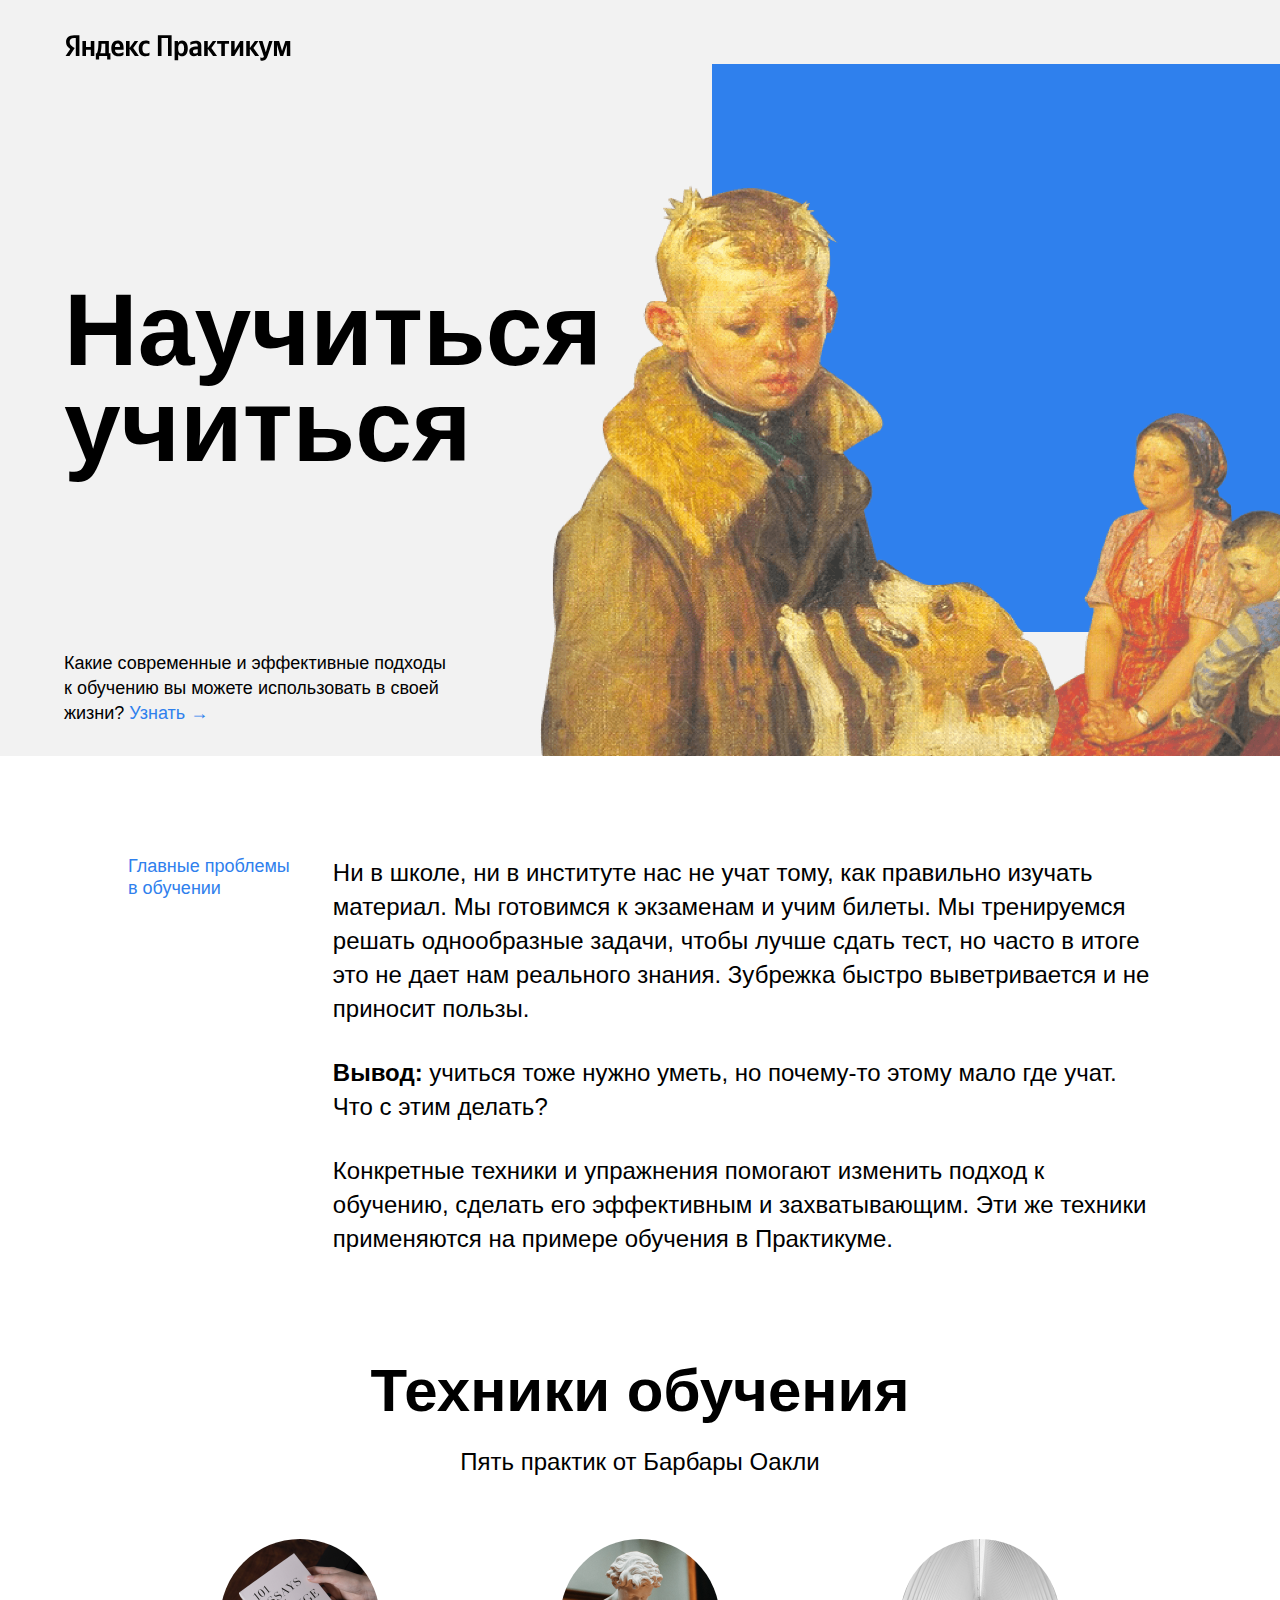
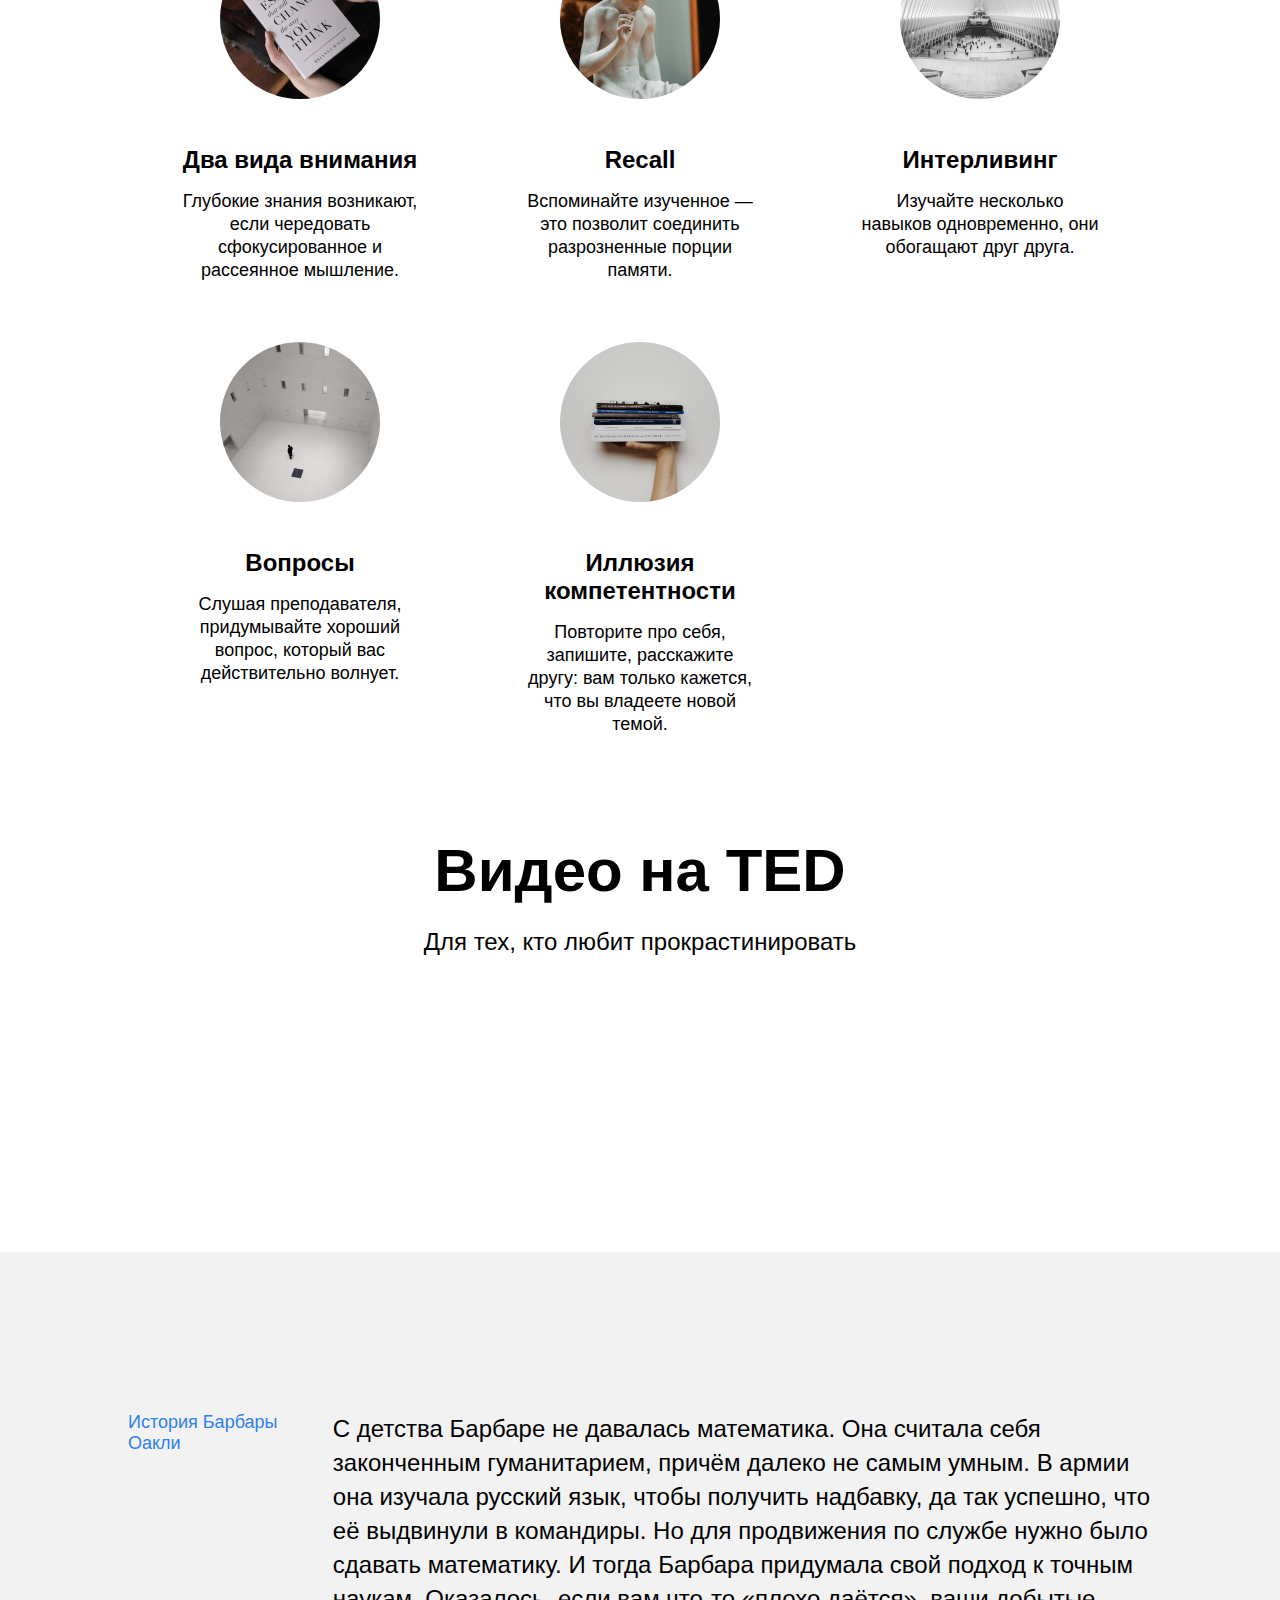
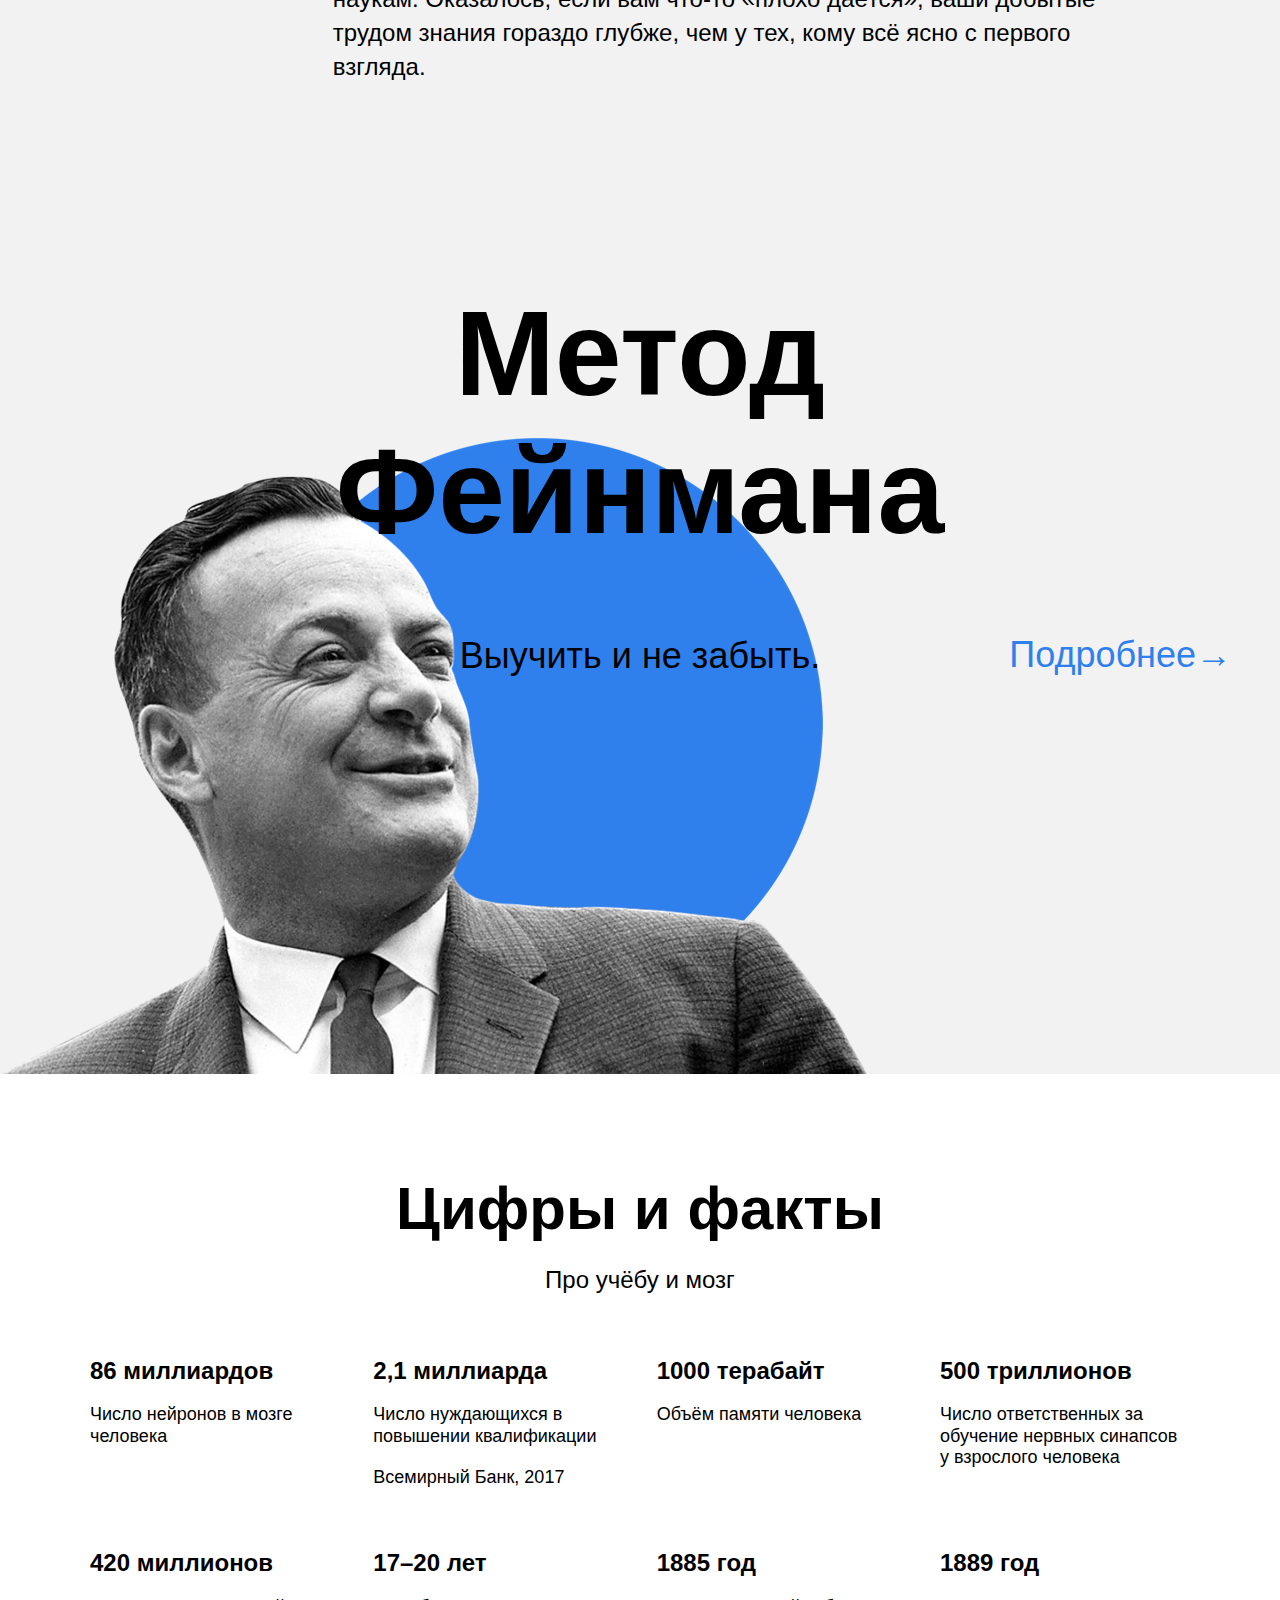
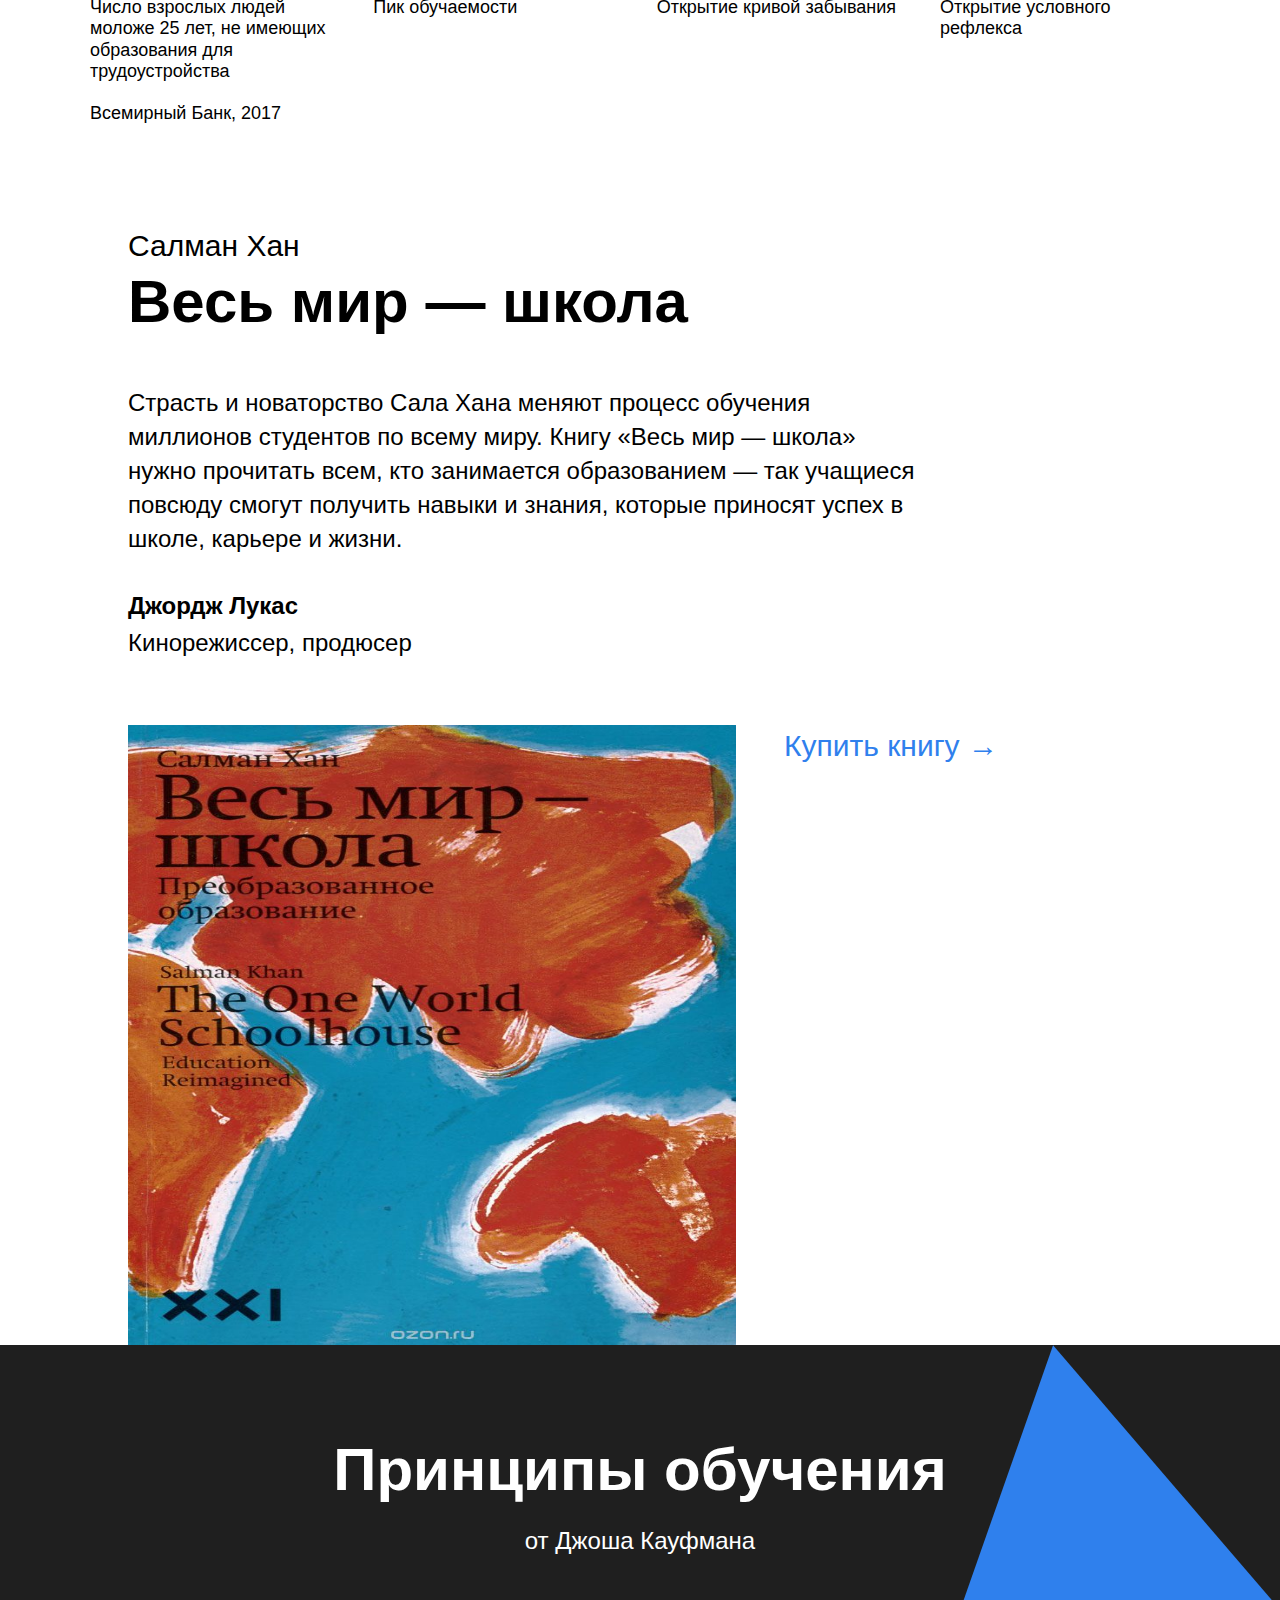
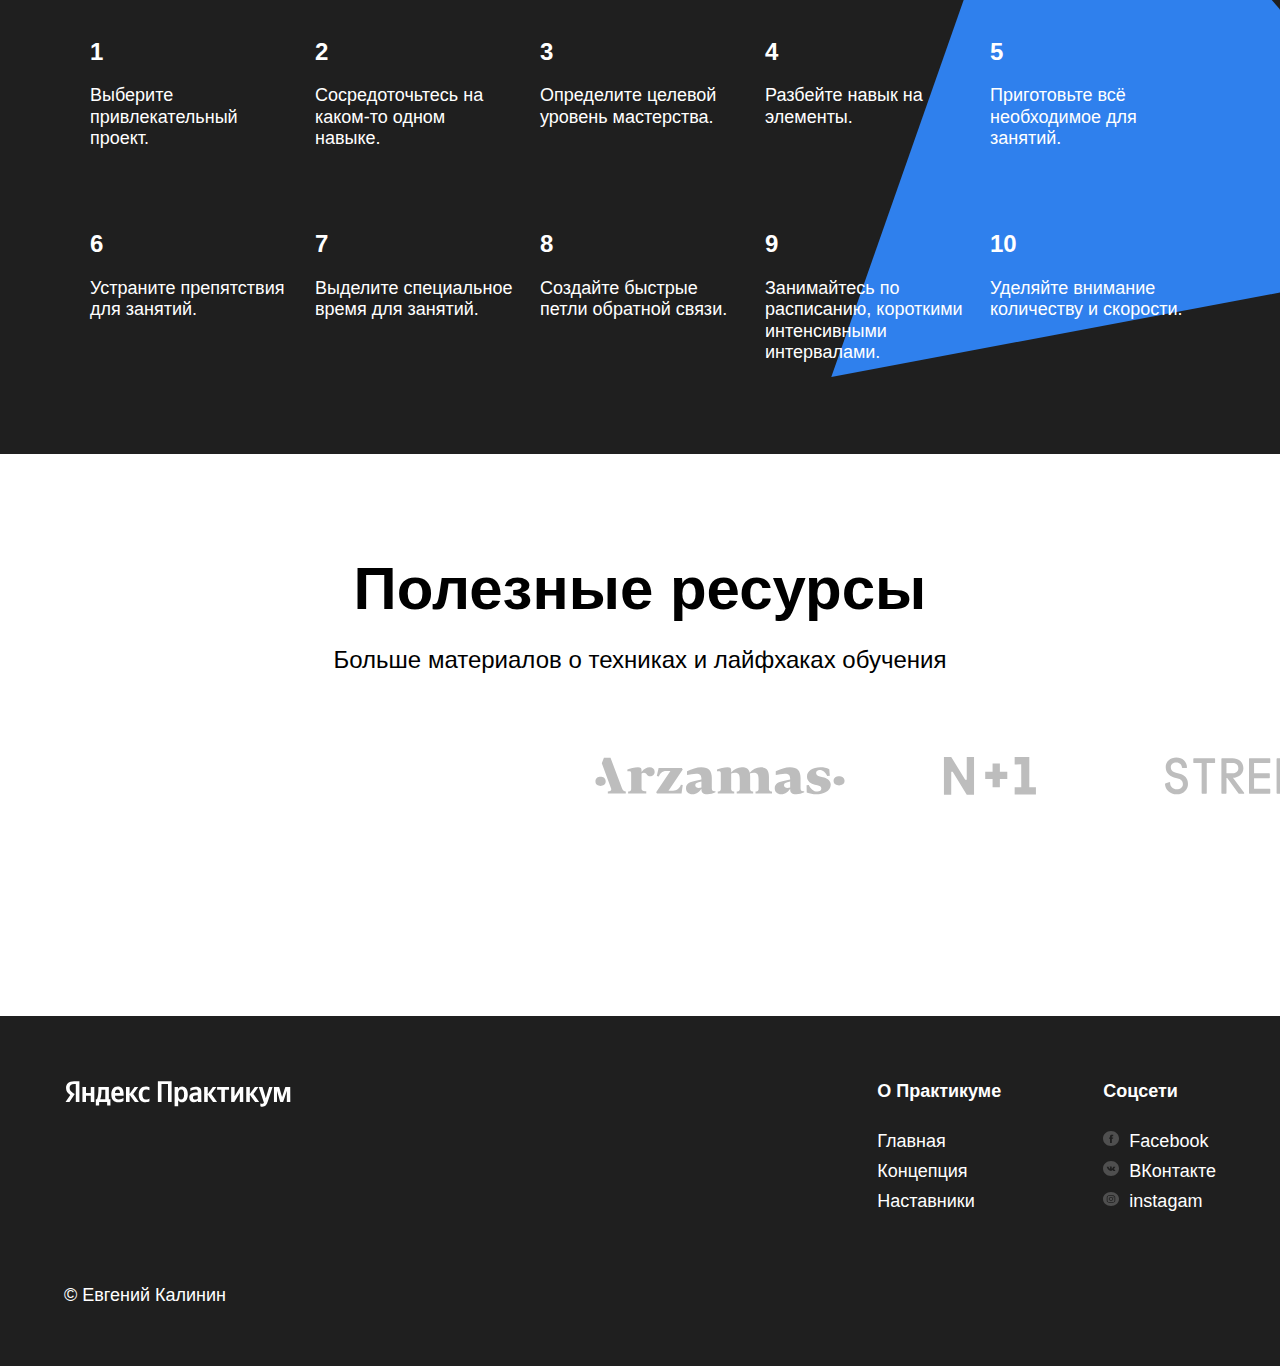
==== commit 56e0ba10: "Проверить на ошибки" ====
--- a/index.html
+++ b/index.html
@@ -60,45 +60,20 @@
           </div>
         </div>
       </section>
-      <section class="digits">
-        <h2 class="section-title">Цифры и факты</h2>
-        <h3 class="section-subtitle">Про учёбу и мозг</h3>
-        <div class="table">
-          <div class="table__cell">
-            <h4 class="table__heading">86 миллиардов</h4>
-            <p class="table__text">Число нейронов в мозге человека</p>
-          </div>
-          <div class="table__cell">
-            <h4 class="table__heading">2,1 миллиарда</h4>
-            <p class="table__text">Число нуждающихся в повышении квалификации</p>
-            <p class="table__text">Всемирный Банк, 2017</p>
-          </div>
-          <div class="table__cell">
-            <h4 class="table__heading">1000 терабайт</h4>
-            <p class="table__text">Объём памяти человека</p>
-          </div>
-          <div class="table__cell">
-            <h4 class="table__heading">500 триллионов</h4>
-            <p class="table__text">Число ответственных за обучение нервных синапсов у взрослого человека</p>
-          </div>
-          <div class="table__cell">
-            <h4 class="table__heading">420 миллионов</h4>
-            <p class="table__text">Число взрослых людей моложе 25 лет, не имеющих образования для трудоустройства</p>
-            <p class="table__text">Всемирный Банк, 2017</p>
-          </div>
-          <div class="table__cell">
-            <h4 class="table__heading">17–20 лет</h4>
-            <p class="table__text">Пик обучаемости</p>
-          </div>
-          <div class="table__cell">
-            <h4 class="table__heading">1885 год</h4>
-            <p class="table__text">Открытие кривой забывания</p>
-          </div>
-          <div class="table__cell">
-            <h4 class="table__heading">1889 год</h4>
-            <p class="table__text">Открытие условного рефлекса</p>
-          </div>
-        </div>
+      <section class="video">
+        <h2 class="section-title">Видео нa TED</h2>
+        <h3 class="section-subtitle">Для тех, кто любит прокрастинировать</h3>
+        <div class="video__iframes">
+          <iframe id="ytplayer" type="text/html" width="515" height="316" src="https://www.youtube.com/embed/arj7oStGLkU" frameborder="0" allowfullscreen class="video__iframe"></iframe>
+          <iframe id="ytplayer" type="text/html" width="515" height="316" src="https://www.youtube.com/embed/5MgBikgcWnY" frameborder="0" allowfullscreen class="video__iframe"></iframe>
+        </div>
+      </section>
+      <section class="oakley">
+        <div class="two-columns">
+          <h2 class="two-columns__brief">История Барбары Оакли</h2>
+          <div class="two-columns__main-text">
+            <p class="two-columns__paragraph">С детства Барбаре не давалась математика. Она считала себя законченным гуманитарием, причём далеко не самым умным. В армии она изучала русский язык, чтобы получить надбавку, да так успешно, что её выдвинули в командиры. Но для продвижения по службе нужно было сдавать математику. И тогда Барбара придумала свой подход к точным наукам. Оказалось, если вам что-то «плохо даётся», ваши добытые трудом знания гораздо глубже, чем у тех, кому всё ясно с первого взгляда.</p>
+         </div>
       </section>
       <section class="feynman">
         <h2 class="feynman__title">Метод Фейнмана</h2>
@@ -106,6 +81,59 @@
         <a href="#" class="feynman__link">Подробнее→</a>
         <img src="./images/feynman.png" alt="Фейнман" class="feynman__img">
       </section>
+      <section class="digits">
+        <h2 class="section-title">Цифры и факты</h2>
+        <h3 class="section-subtitle">Про учёбу и мозг</h3>
+        <div class="table">
+          <div class="table__cell">
+            <h4 class="table__heading">86 миллиардов</h4>
+            <p class="table__text">Число нейронов в мозге человека</p>
+          </div>
+          <div class="table__cell">
+            <h4 class="table__heading">2,1 миллиарда</h4>
+            <p class="table__text">Число нуждающихся в повышении квалификации</p>
+            <p class="table__text">Всемирный Банк, 2017</p>
+          </div>
+          <div class="table__cell">
+            <h4 class="table__heading">1000 терабайт</h4>
+            <p class="table__text">Объём памяти человека</p>
+          </div>
+          <div class="table__cell">
+            <h4 class="table__heading">500 триллионов</h4>
+            <p class="table__text">Число ответственных за обучение нервных синапсов у взрослого человека</p>
+          </div>
+          <div class="table__cell">
+            <h4 class="table__heading">420 миллионов</h4>
+            <p class="table__text">Число взрослых людей моложе 25 лет, не имеющих образования для трудоустройства</p>
+            <p class="table__text">Всемирный Банк, 2017</p>
+          </div>
+          <div class="table__cell">
+            <h4 class="table__heading">17–20 лет</h4>
+            <p class="table__text">Пик обучаемости</p>
+          </div>
+          <div class="table__cell">
+            <h4 class="table__heading">1885 год</h4>
+            <p class="table__text">Открытие кривой забывания</p>
+          </div>
+          <div class="table__cell">
+            <h4 class="table__heading">1889 год</h4>
+            <p class="table__text">Открытие условного рефлекса</p>
+          </div>
+        </div>
+      </section>
+      <section class="khan">
+        <div class="khan__container">
+          <p class="khan__author">Салман Хан</p>
+          <h2 class="khan__title">Весь мир — школа</h2>
+          <p class="khan__quote">Страсть и новаторство Сала Хана меняют процесс обучения миллионов студентов по всему миру. Книгу «Весь мир — школа» нужно прочитать всем, кто занимается образованием — так учащиеся повсюду смогут получить навыки и знания, которые приносят успех в школе, карьере и жизни.</p>
+          <p class="khan__quote-author">Джордж Лукас</p>
+          <p class="khan__quite-author-subline">Кинорежиссер, продюсер</p>
+          <div class="khan__book-container">
+            <img src="./images/khan-book.jpg" alt='Книга "Весь мир - школа"' class="khan__book-pic">
+            <a href="#" class="khan__buy-link">Купить книгу →</a>
+          </div>
+        </div>
+      </section>
       <section class="kaufman">
         <h2 class="section-title section-title_theme_dark">Принципы обучения</h2>
         <h3 class="section-subtitle section-subtitle_theme_dark">от Джоша Кауфмана</h3>
@@ -152,6 +180,16 @@
           </div>
         </div>
         <div class="kaufman__triangle rotation"></div>
+      </section>
+      <section class="resources">
+        <h2 class="section-title">Полезные ресурсы</h2>
+        <h3 class="section-subtitle">Больше материалов о техниках и лайфхаках обучения</h3>
+        <div class="resources__logo-zone">
+          <a href="#" class="resources__link"><img src="./images/logo/resources-arzamas.svg" class="resources__logo"></a>
+          <a href="#" class="resources__link"><img src="./images/logo/resources-n1.svg" class="resources__logo"></a>
+          <a href="#" class="resources__link"><img src="./images/logo/resources-strelka.svg" class="resources__logo"></a>
+          <a href="#" class="resources__link"><img src="./images/logo/resources-polka.svg" class="resources__logo"></a>
+        </div>
       </section>
     </main>
     <footer class="footer">
--- a/styles/index.css
+++ b/styles/index.css
@@ -24,8 +24,33 @@
 @import url(../blocks/cards/cards.css);
 @import url(../blocks/cards/__image/cards__image.css);
 @import url(../blocks/cards/__item/cards__item.css);
+@import url(../blocks/cards/__title/cards__title.css);
+@import url(../blocks/cards/__description/cards__description.css);
+/* Блок video */
+@import url(../blocks/video/video.css);
+@import url(../blocks/video/__iframes/video__iframes.css);
+@import url(../blocks/video/__iframe/video__irfame.css);
+/* Блок oakley */
+@import url(../blocks/oakley/oakley.css);
+/* Блок feynman */
+@import url(../blocks/feynman/feynman.css);
+@import url(../blocks/feynman/__img/feynman__img.css);
+@import url(../blocks/feynman/__link/feynman__link.css);
+@import url(../blocks/feynman/__subtitle/feynman__subtitle.css);
+@import url(../blocks/feynman/__title/feynman__title.css);
 /*Блок digits*/
 @import url(../blocks/digits/digits.css);
+/* Блок khan */
+@import url(../blocks/khan/khan.css);
+@import url(../blocks/khan/__author/khan__author.css);
+@import url(../blocks/khan/__book-container/khan__book-container.css);
+@import url(../blocks/khan/__book-pic/khan__book-pic.css);
+@import url(../blocks/khan/__buy-link/khan__buy-link.css);
+@import url(../blocks/khan/__container/khan__container.css);
+@import url(../blocks/khan/__quite-author-subline/khan__quite-author-subline.css);
+@import url(../blocks/khan/__quote/khan__quote.css);
+@import url(../blocks/khan/__quote-author/khan__quote-author.css);
+@import url(../blocks/khan/__title/khan__title.css);
 /* Повторяющиеся блоки section-subtitle, section-title, table */
 @import url(../blocks/section-subtitle/section-subtitle.css);
 @import url(../blocks/section-title/section-title.css);
@@ -40,15 +65,13 @@
 @import url(../blocks/table/__cell/_theme/table__cell_theme_dark.css);
 @import url(../blocks/table/__heading/_theme/table__heading_theme_dark.css);
 @import url(../blocks/table/__text/_theme/table__text_theme_dark.css);
-/* Блок feynman */
-@import url(../blocks/feynman/feynman.css);
-@import url(../blocks/feynman/__img/feynman__img.css);
-@import url(../blocks/feynman/__link/feynman__link.css);
-@import url(../blocks/feynman/__subtitle/feynman__subtitle.css);
-@import url(../blocks/feynman/__title/feynman__title.css);
 /* Блок kaufman */
 @import url(../blocks/kaufman/kaufman.css);
 @import url(../blocks/kaufman/__triangle/kaufman__triangle.css);
+/* Блок resources */
+@import url(../blocks/resources/resources.css);
+@import url(../blocks/resources/__logo-zone/resources__logo-zone.css);
+@import url(../blocks/resources/__logo/resources__logo.css);
 /* Блок footer */
 @import url(../blocks/footer/footer.css);
 @import url(../blocks/logo/_place/logo_place_footer.css);
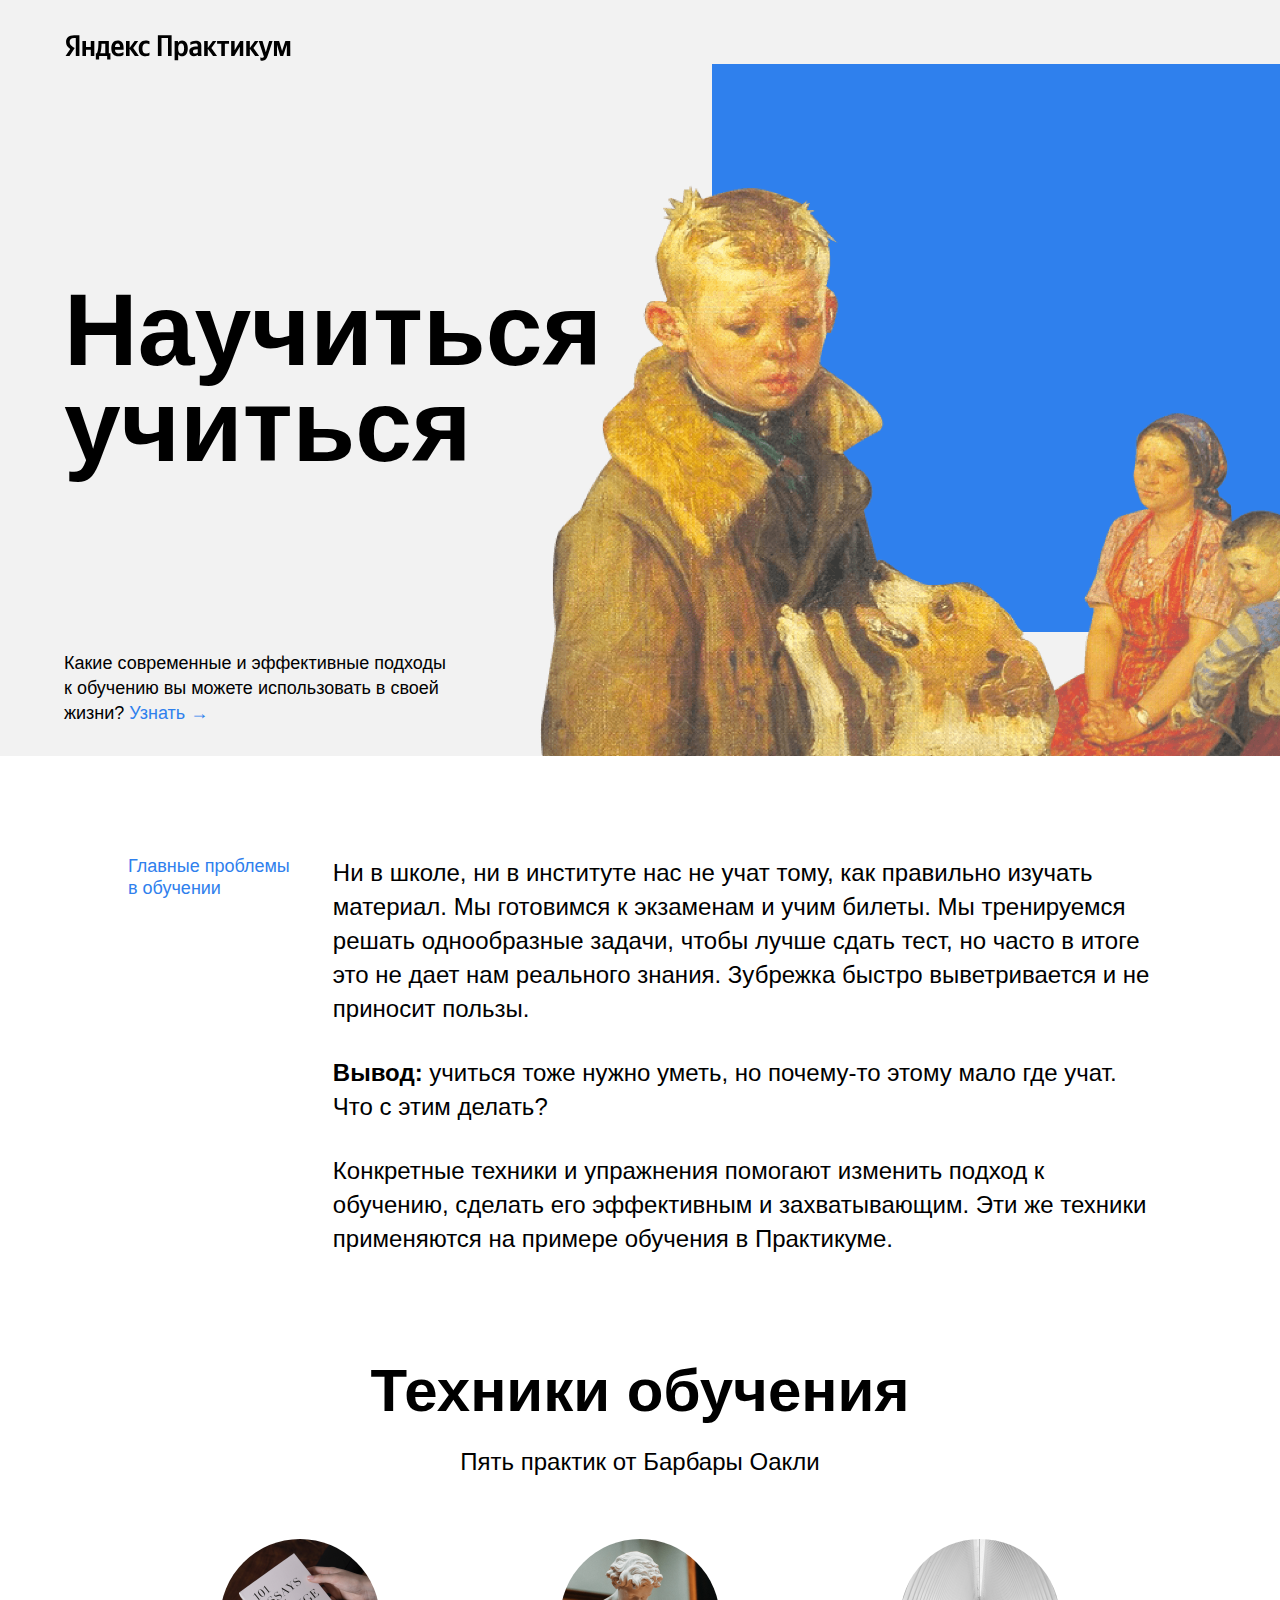
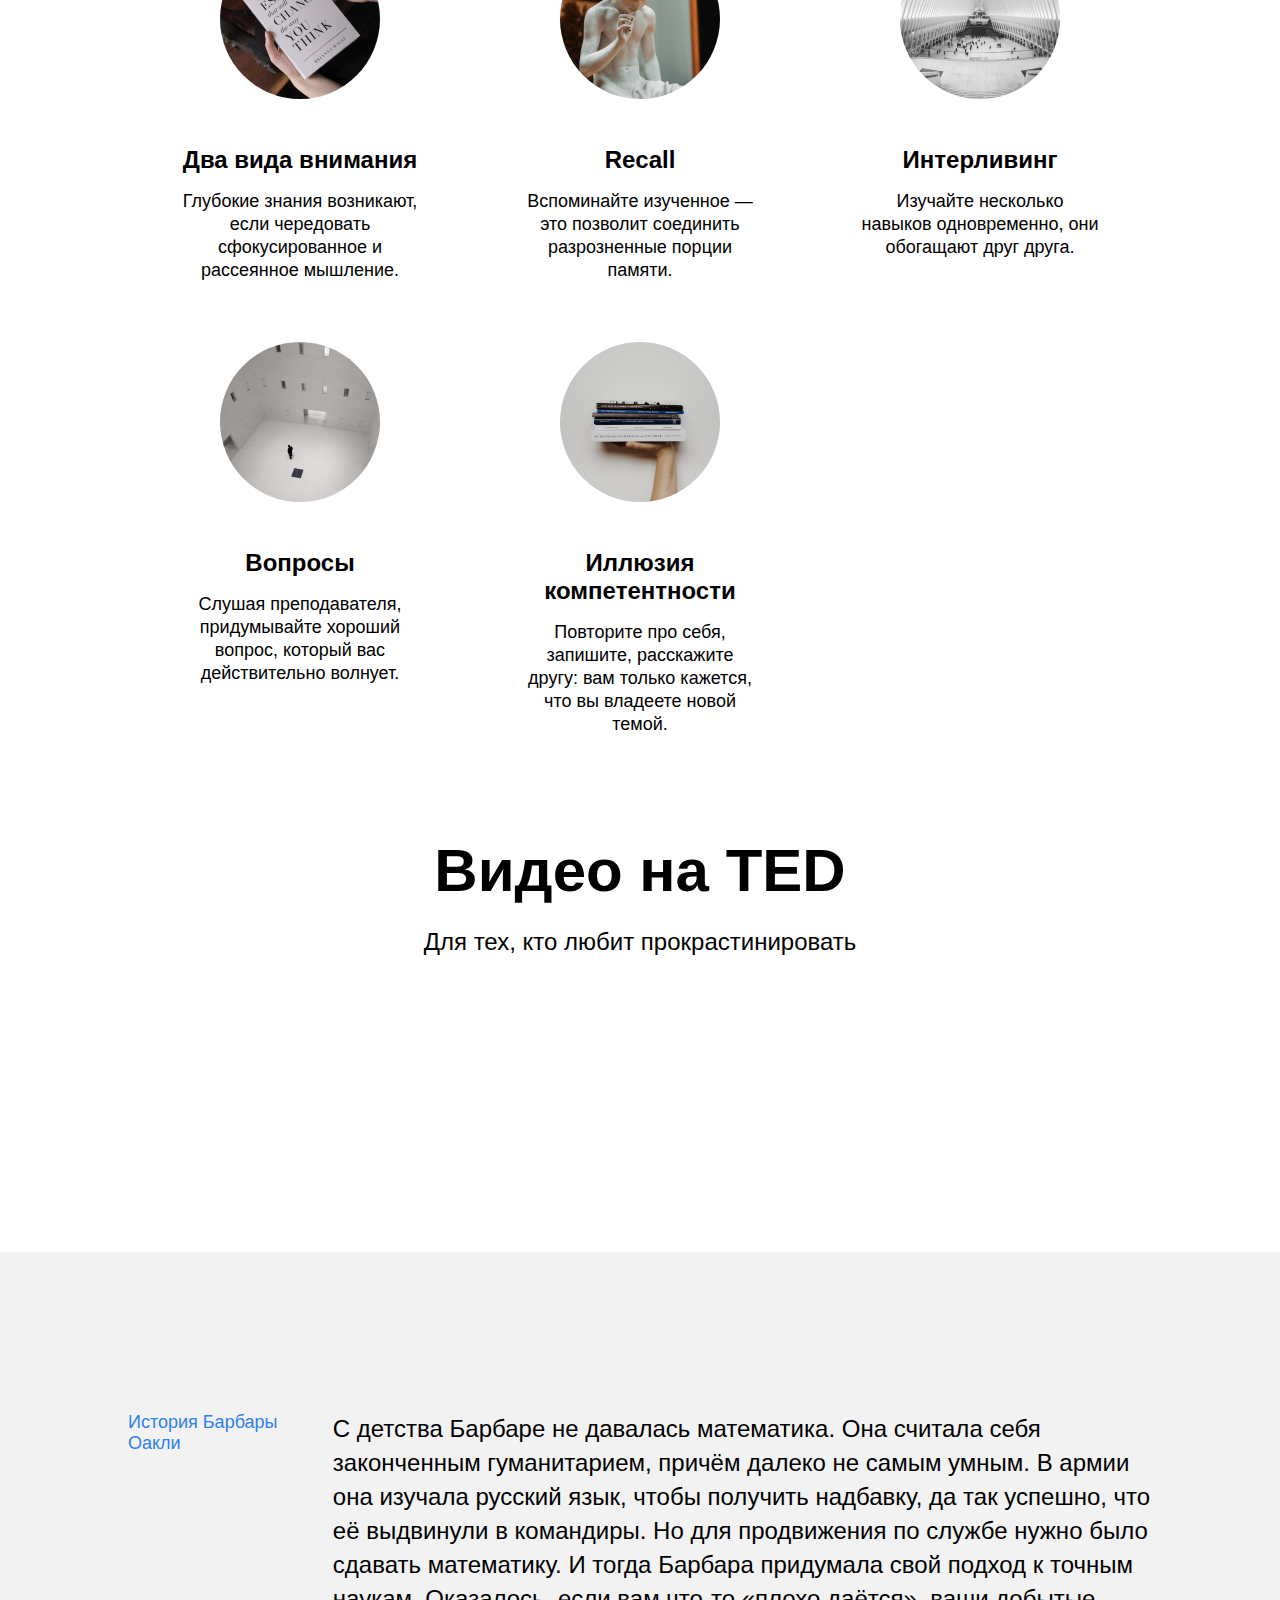
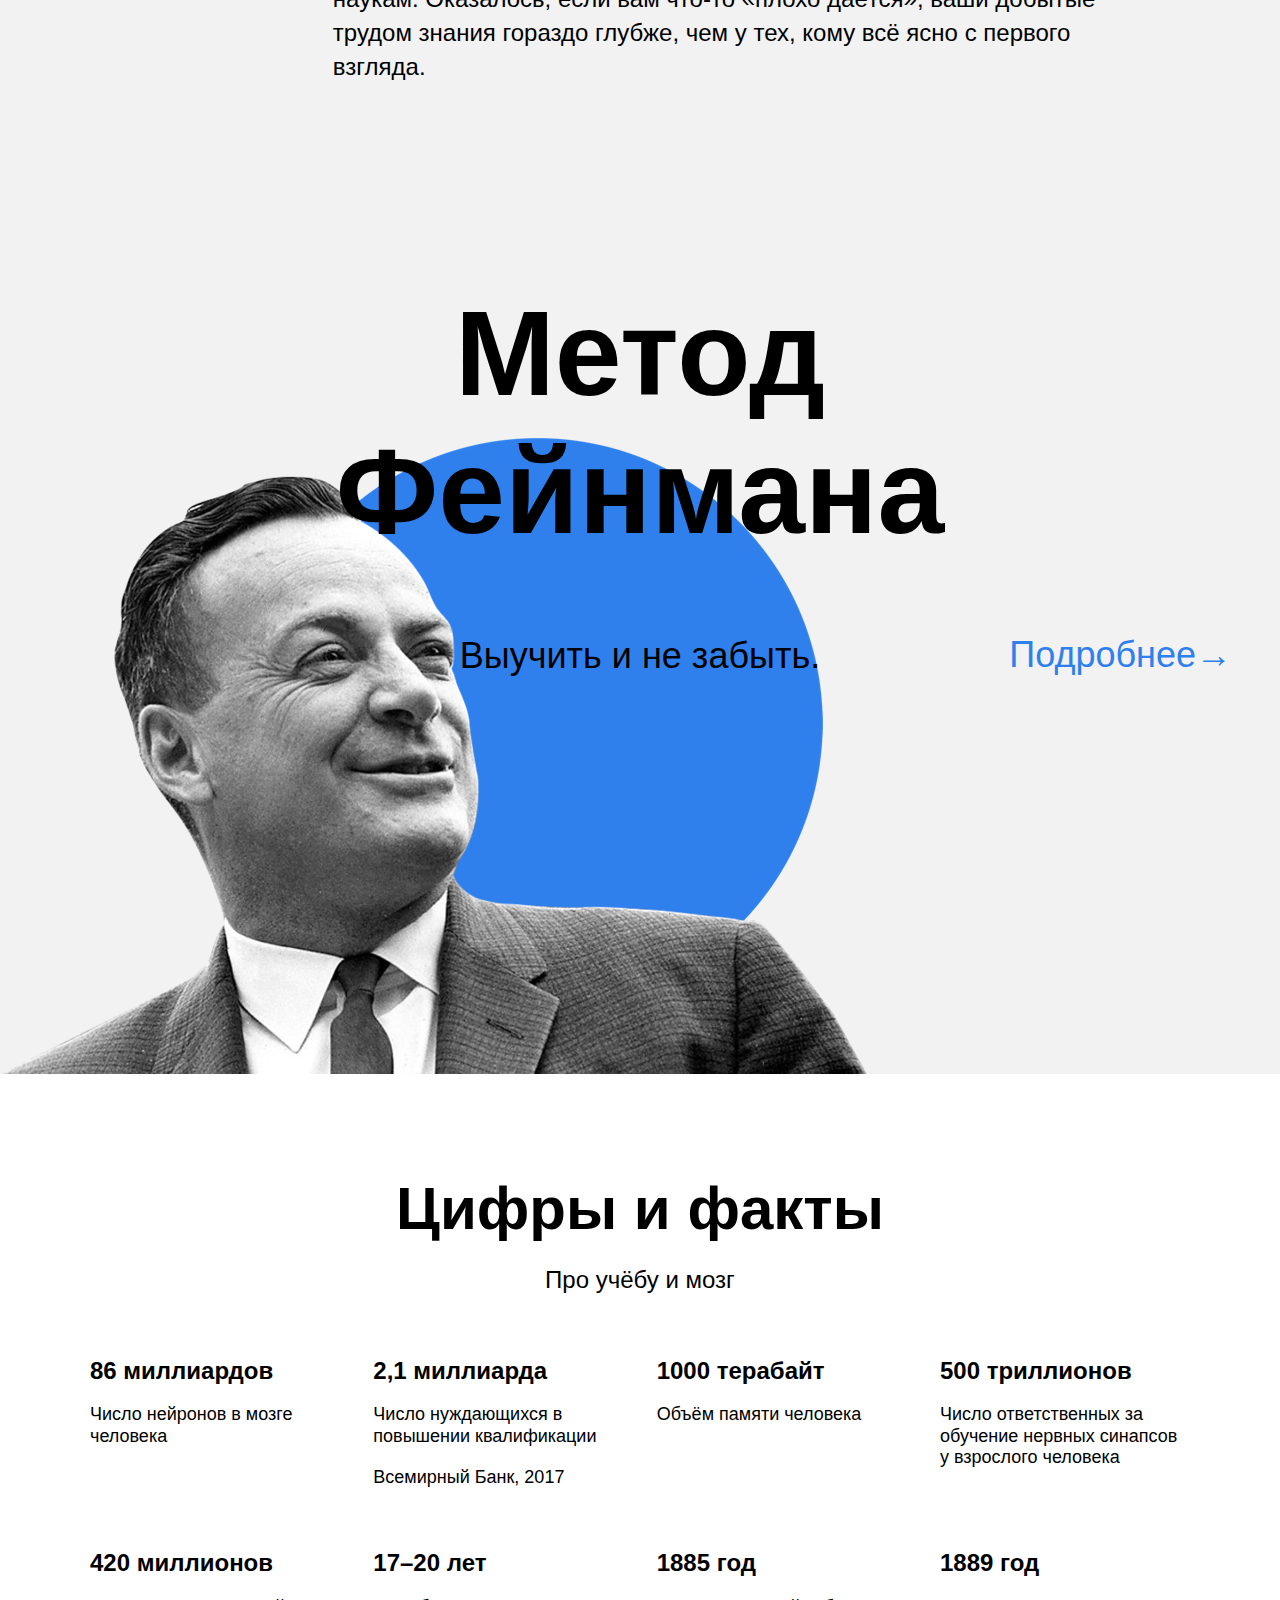
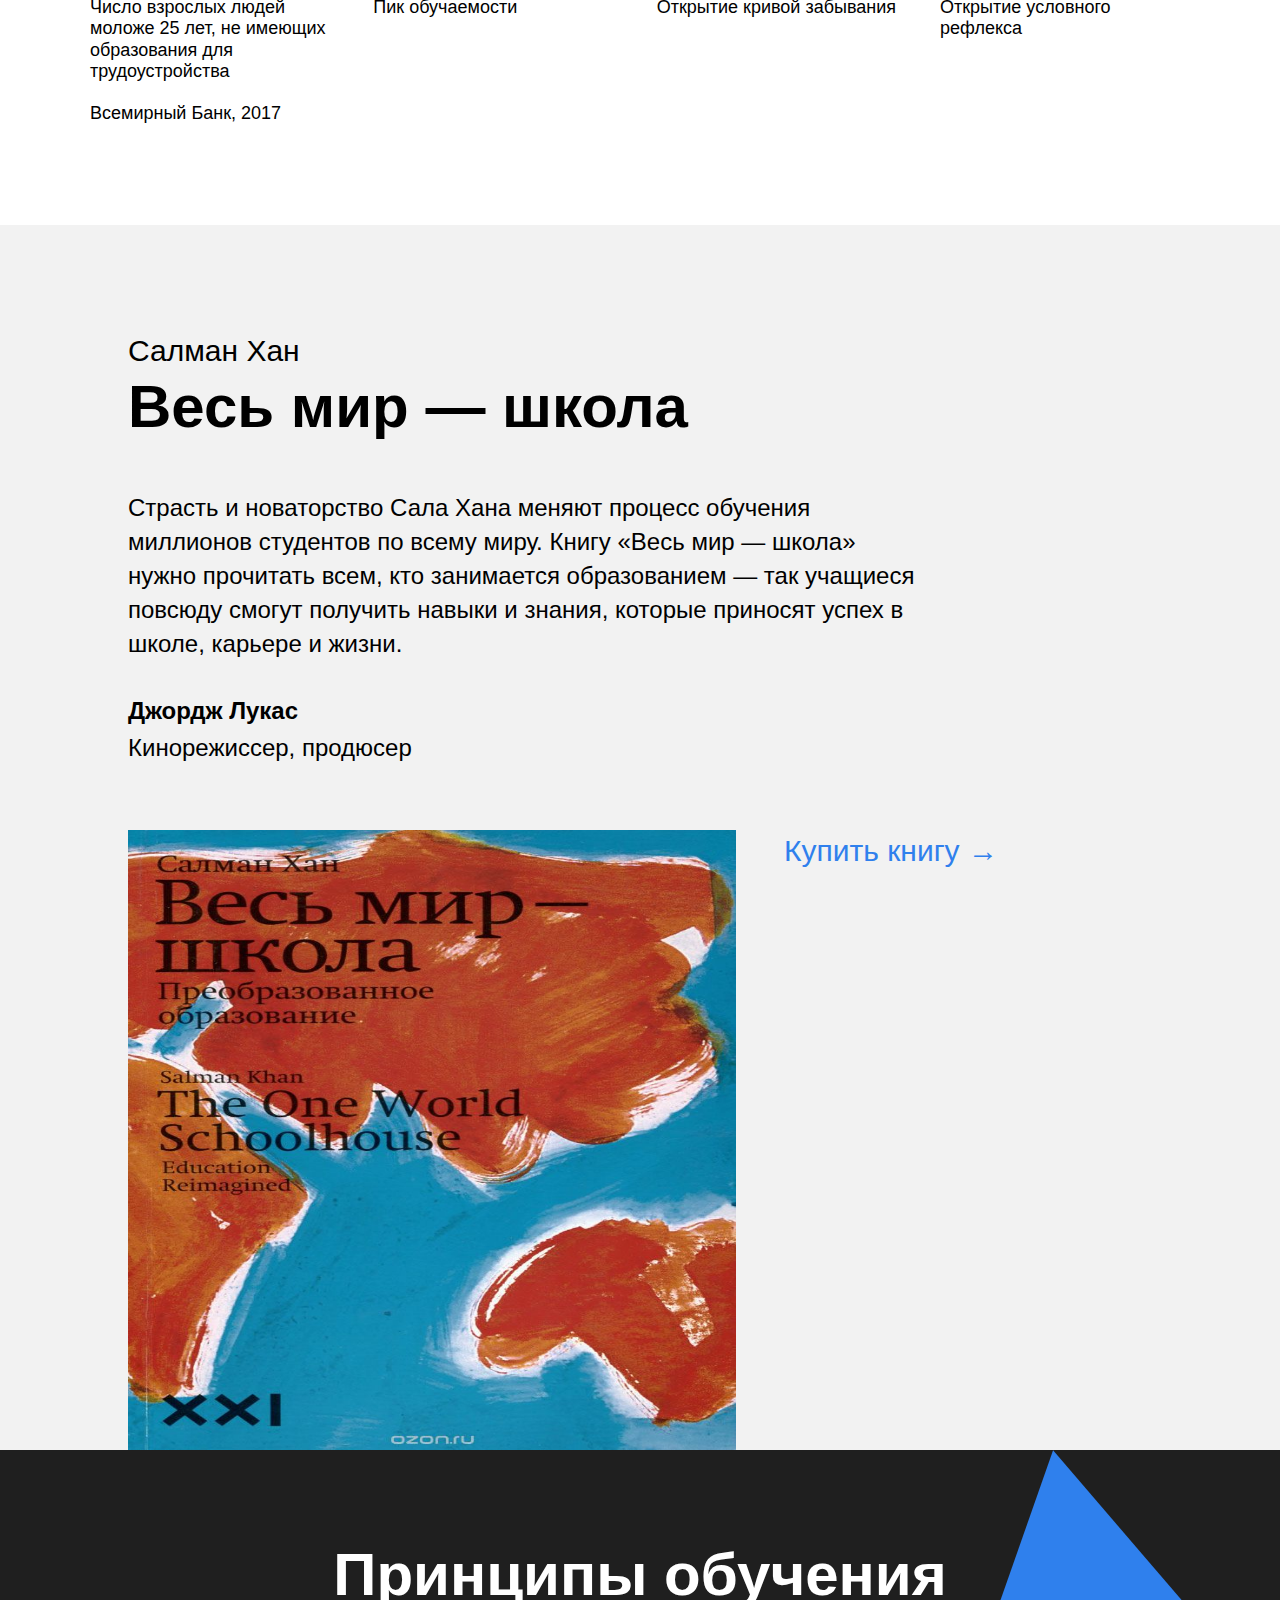
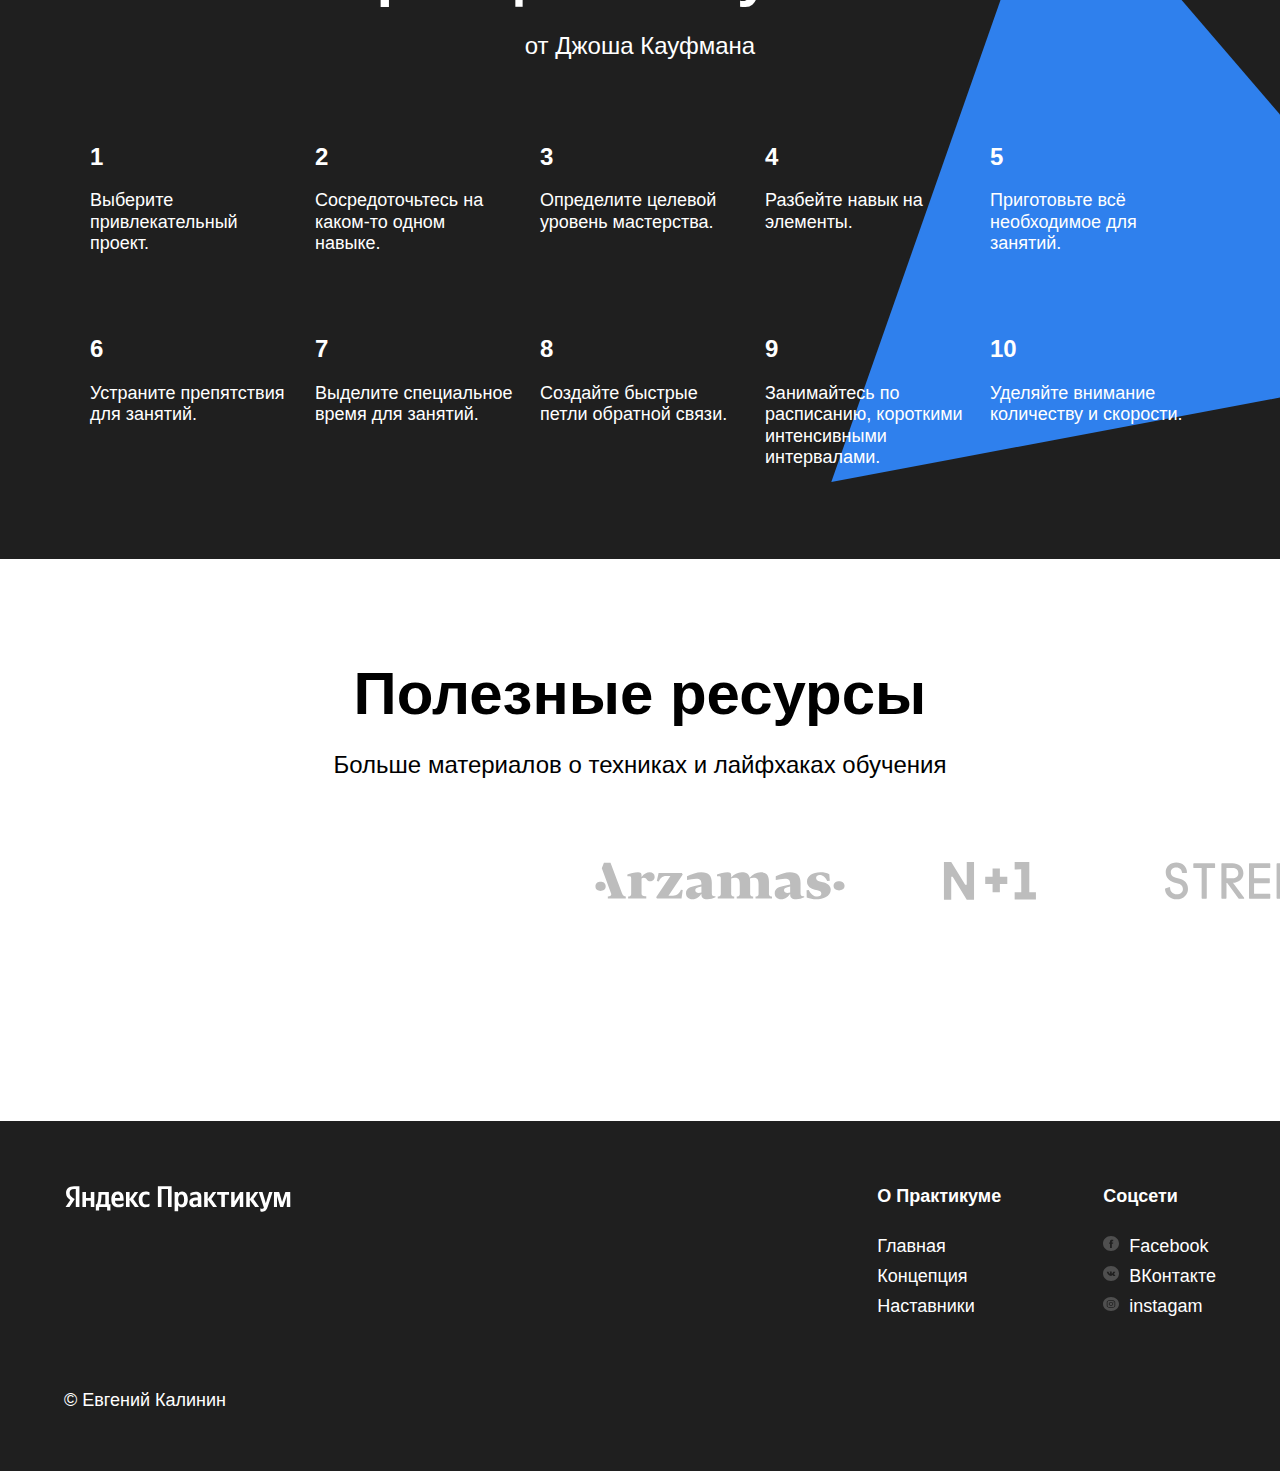
==== commit 90fc3c8e: "исправление ошибок перед ревью" ====
--- a/index.html
+++ b/index.html
@@ -10,7 +10,7 @@
 <body>
   <div class="page">
     <header class="header">
-      <img src="images/logo_place_header.svg" alt="Логотип яндеекс практикум" class="logo logo_place_header"></img> <!-- поcтавил img в место background-image, добавил альтернативный текст -->
+      <img src="images/logo_place_header.svg" alt="Логотип яндеекс практикум" class="logo logo_place_header"> <!-- поcтавил img в место background-image, добавил альтернативный текст -->
       <h1 class="header__title">Научиться учиться</h1>
       <p class="header__subtitle">Какие современные и эффективные подходы к обучению вы можете использовать в своей жизни?<a href="#" class="header__link"> Узнать →</a></p>
       <img src="./images/header-image.png" alt="Картина 'опять двойка'" class="header__main-illustration">
@@ -32,29 +32,29 @@
         <h3 class="section-subtitle">Пять практик от Барбары Оакли</h3>
         <div class="cards">
           <div class="cards__item">
-            <img src="images/cards-attention.png" alt="text" class="cards__image">
+            <img src="images/cards-attention.png" alt="" class="cards__image">
             <h4 class="cards__title">Два вида внимания</h4>
             <p class="cards__description">Глубокие знания возникают, если чередовать сфокусированное и рассеянное мышление.</p>
           </div>
           <div class="cards__item">
-            <img src="images/cards-recall.png" alt="text" class="cards__image">
+            <img src="images/cards-recall.png" alt="" class="cards__image">
             <h4 class="cards__title">Recall</h4>
             <p class="cards__description">Вспоминайте изученное — это позволит соединить разрозненные порции памяти.</p>
           </div>
           <div class="cards__item">
-            <img src="images/cards-interliving.png" alt="text" class="cards__image">
+            <img src="images/cards-interliving.png" alt="" class="cards__image">
             <h4 class="cards__title">Интерливинг</h4>
             <p class="cards__description">Изучайте несколько навыков одновременно, они обогащают друг друга.</p>
           </div>
         </div>
         <div class="cards">
           <div class="cards__item">
-            <img src="images/cards-question.png" alt="text" class="cards__image">
+            <img src="images/cards-question.png" alt="" class="cards__image">
             <h4 class="cards__title">Вопросы</h4>
             <p class="cards__description">Слушая преподавателя, придумывайте хороший вопрос, который вас действительно волнует.</p>
           </div>
           <div class="cards__item">
-            <img src="images/cards-competence.png" alt="text" class="cards__image">
+            <img src="images/cards-competence.png" alt="" class="cards__image">
             <h4 class="cards__title">Иллюзия компетентности</h4>
             <p class="cards__description">Повторите про себя, запишите, расскажите другу: вам только кажется, что вы владеете новой темой.</p>
           </div>
@@ -74,6 +74,7 @@
           <div class="two-columns__main-text">
             <p class="two-columns__paragraph">С детства Барбаре не давалась математика. Она считала себя законченным гуманитарием, причём далеко не самым умным. В армии она изучала русский язык, чтобы получить надбавку, да так успешно, что её выдвинули в командиры. Но для продвижения по службе нужно было сдавать математику. И тогда Барбара придумала свой подход к точным наукам. Оказалось, если вам что-то «плохо даётся», ваши добытые трудом знания гораздо глубже, чем у тех, кому всё ясно с первого взгляда.</p>
          </div>
+        </div> 
       </section>
       <section class="feynman">
         <h2 class="feynman__title">Метод Фейнмана</h2>
@@ -185,17 +186,17 @@
         <h2 class="section-title">Полезные ресурсы</h2>
         <h3 class="section-subtitle">Больше материалов о техниках и лайфхаках обучения</h3>
         <div class="resources__logo-zone">
-          <a href="#" class="resources__link"><img src="./images/logo/resources-arzamas.svg" class="resources__logo"></a>
-          <a href="#" class="resources__link"><img src="./images/logo/resources-n1.svg" class="resources__logo"></a>
-          <a href="#" class="resources__link"><img src="./images/logo/resources-strelka.svg" class="resources__logo"></a>
-          <a href="#" class="resources__link"><img src="./images/logo/resources-polka.svg" class="resources__logo"></a>
+          <a href="#" class="resources__link"><img src="./images/logo/resources-arzamas.svg" alt="Логотип 'Arzamas'" class="resources__logo"></a>
+          <a href="#" class="resources__link"><img src="./images/logo/resources-n1.svg" alt="Логотип 'n1'" class="resources__logo"></a>
+          <a href="#" class="resources__link"><img src="./images/logo/resources-strelka.svg" alt="Логотип 'Strelka'" class="resources__logo"></a>
+          <a href="#" class="resources__link"><img src="./images/logo/resources-polka.svg" alt="Логотип 'Полка'" class="resources__logo"></a>
         </div>
       </section>
     </main>
     <footer class="footer">
       <div class="footer__columns">
         <div class="footer__column footer__column_content_copyright">
-          <img src="images/logo_place_footer.svg" alt="Яндеекс практикум" class="logo logo_place_footer"></img> <!-- поcтавил img в место background-image, добавил альтернативный текст -->
+          <img src="images/logo_place_footer.svg" alt="Яндеекс практикум" class="logo logo_place_footer"> <!-- поcтавил img в место background-image, добавил альтернативный текст -->
           <p class="footer__author">&copy; Евгений Калинин</p>
         </div>
         <div class="footer__column footer__column_content_info">
--- a/styles/index.css
+++ b/styles/index.css
@@ -1,4 +1,4 @@
-/* @import url(здесь будет нормализ); */
+@import url(../blocks/vendor/normalize.css);
 @import url(../blocks/page/page.css); /* Базовые настройки всей стриници */
 @import url(../blocks/logo/logo.css); /* Логотип для header и footer */
 @import url(../blocks/rotation/rotation.css); /* Вращение фигур в header и kaufman */
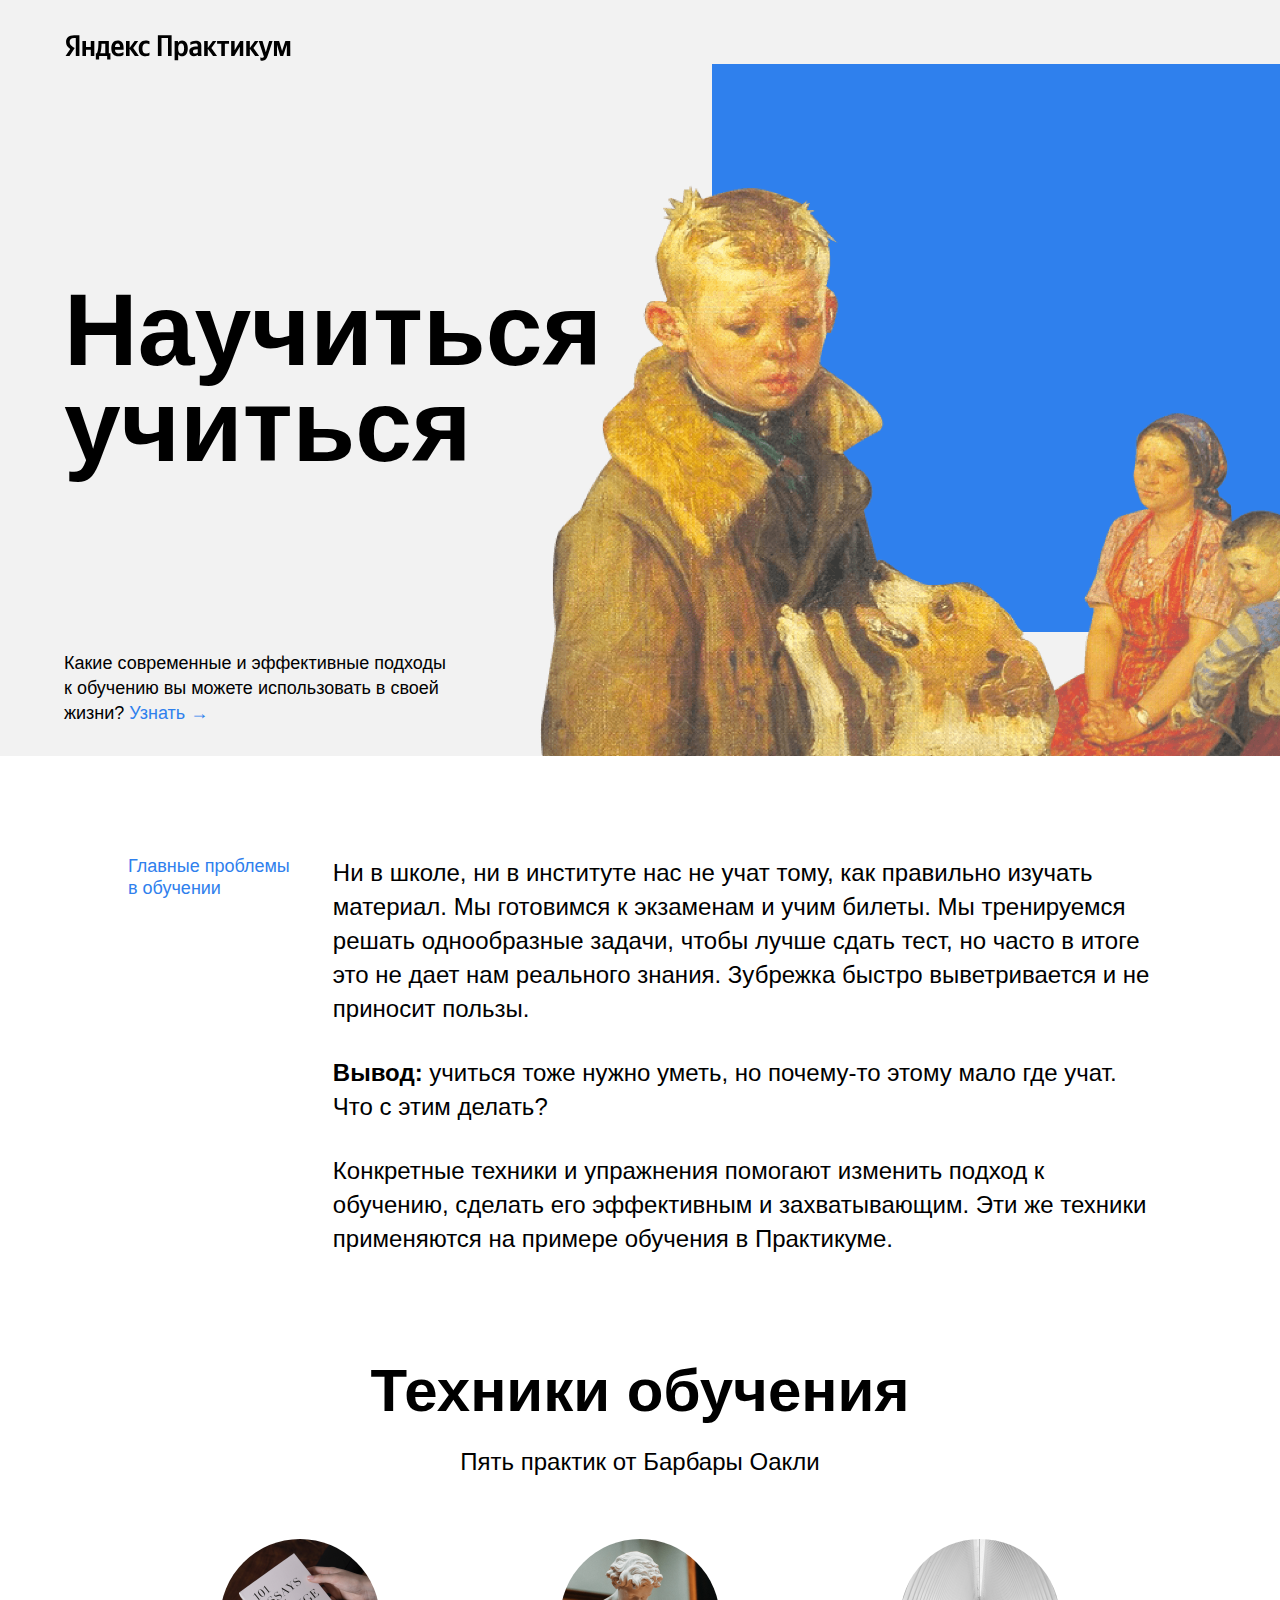
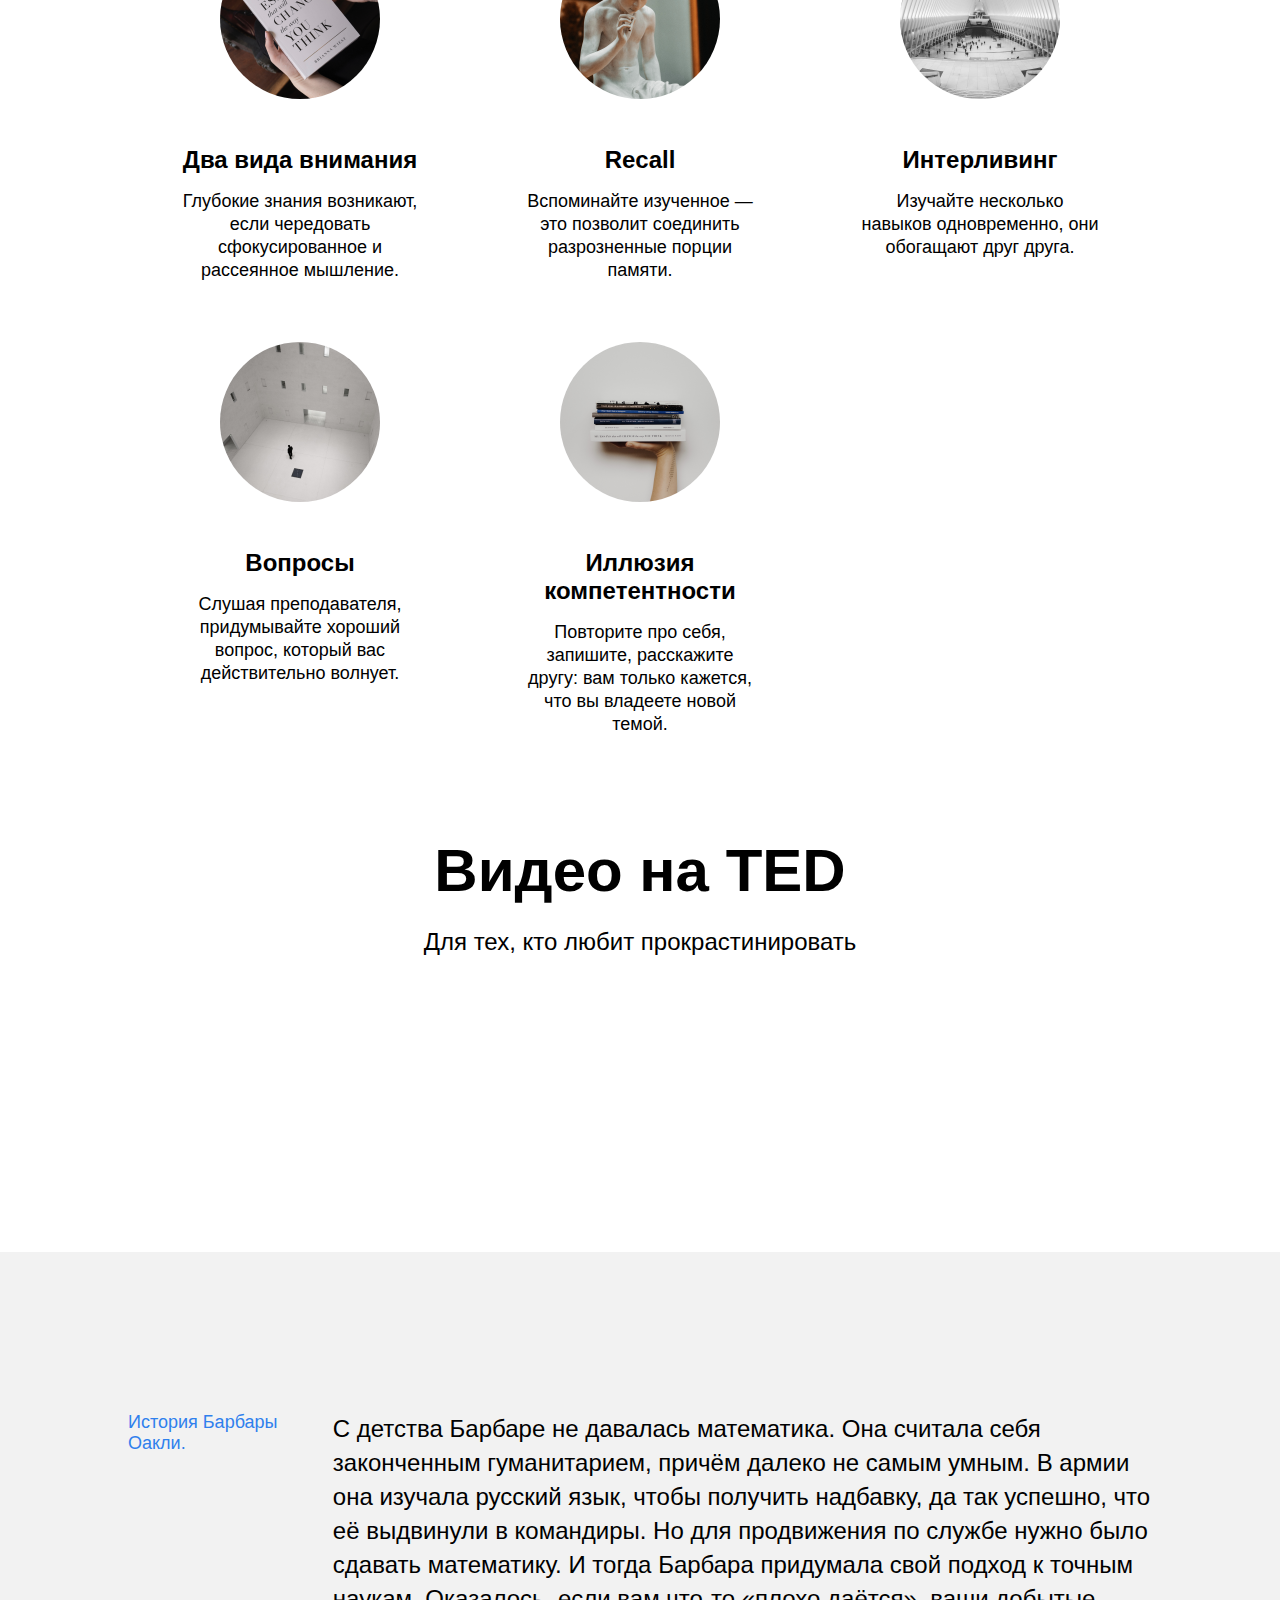
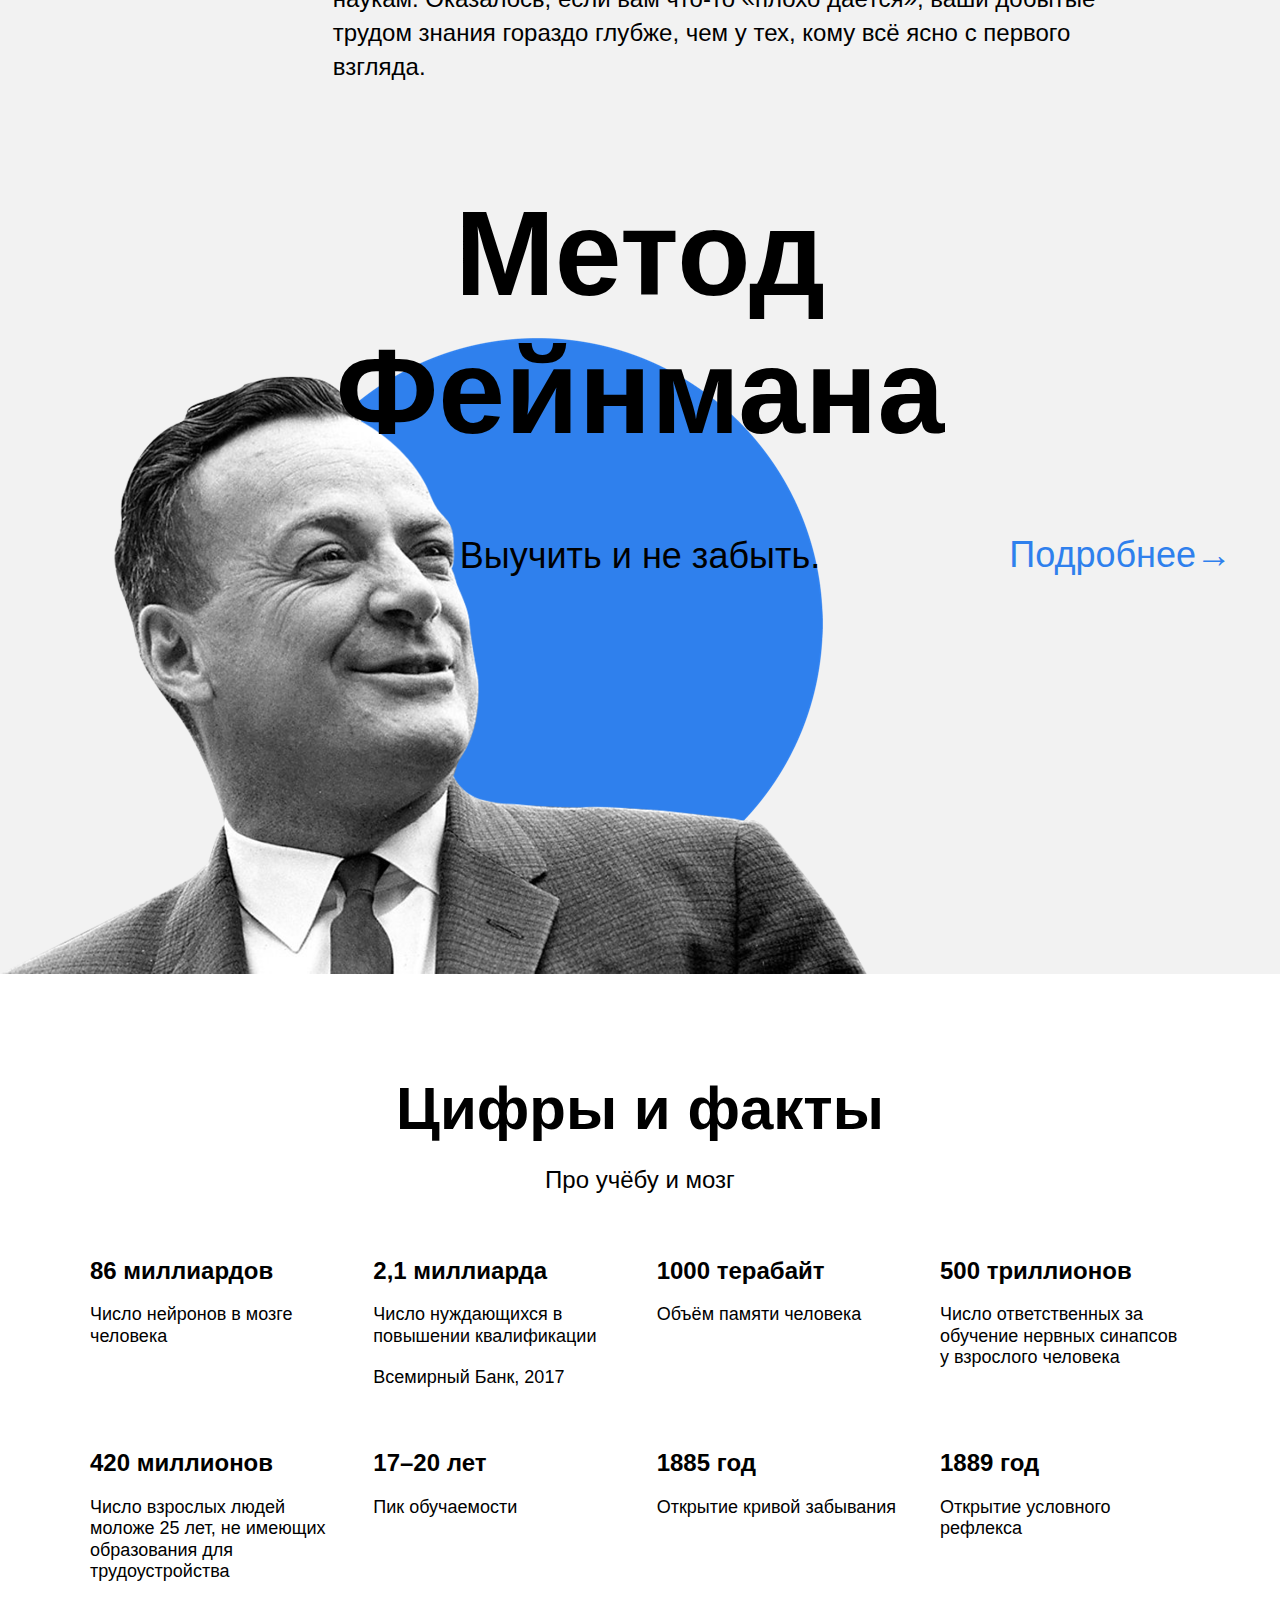
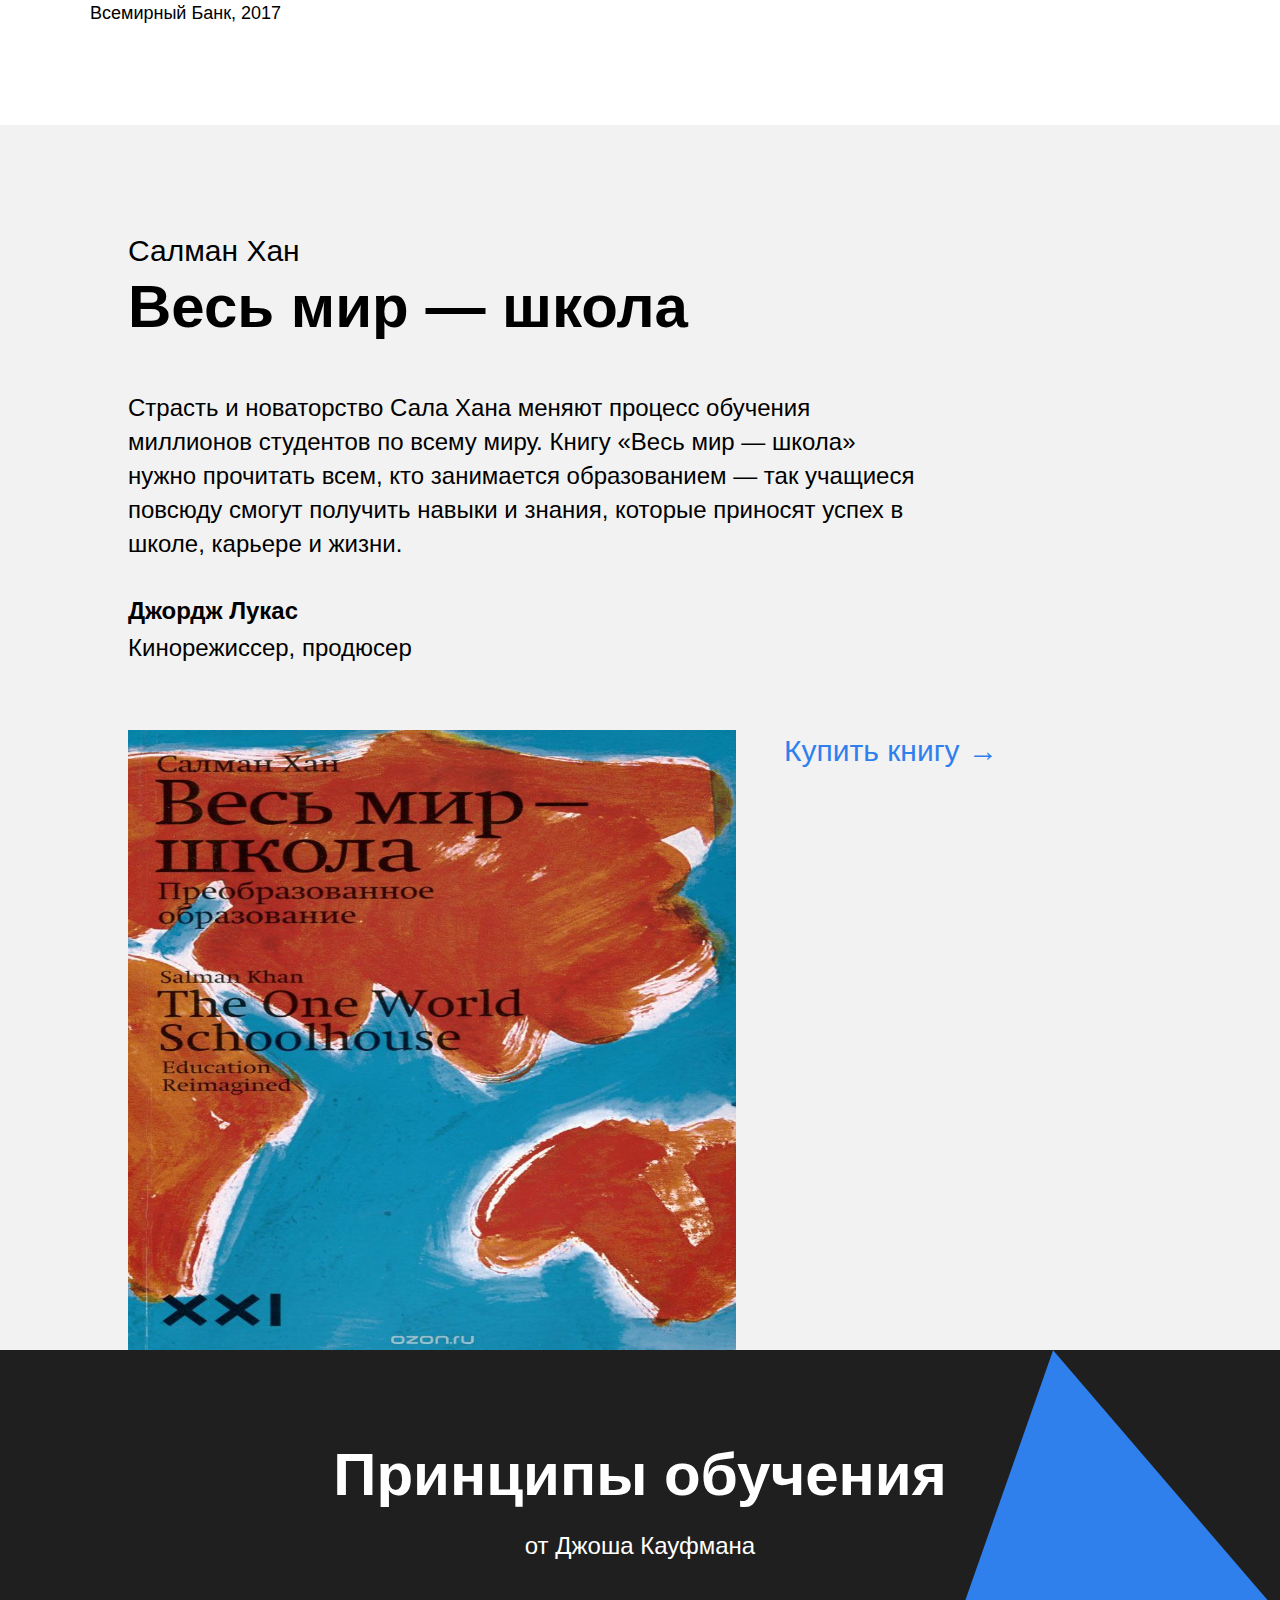
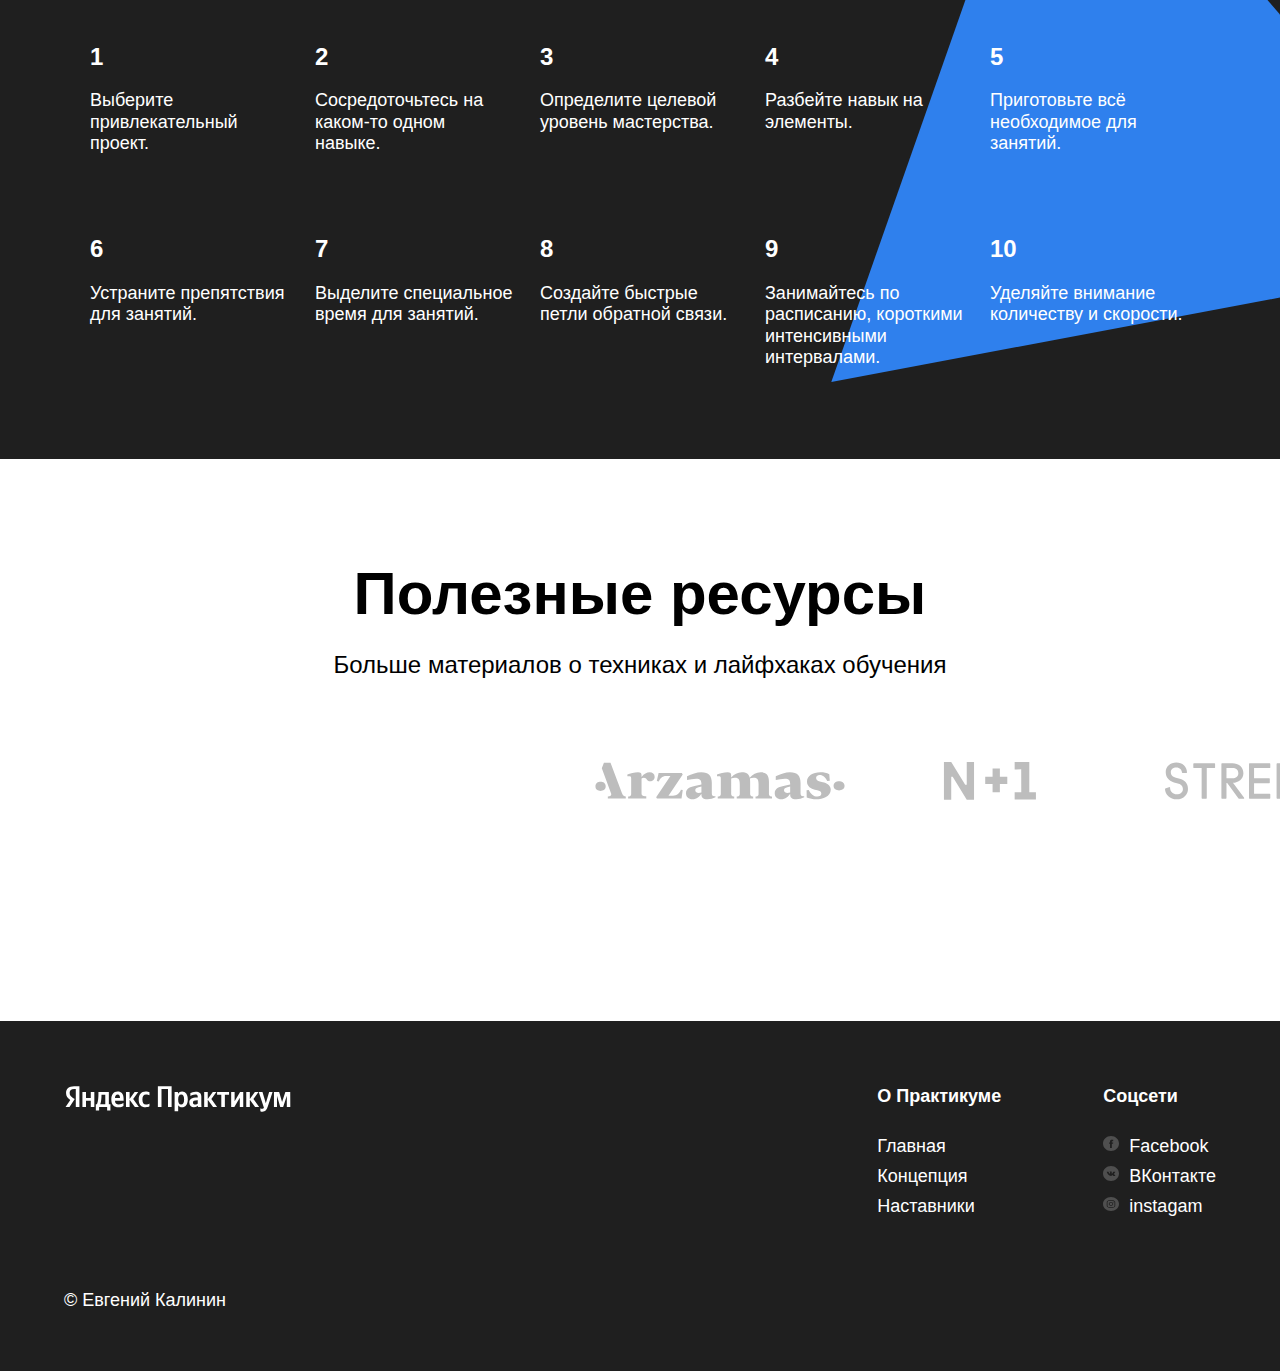
==== commit 8479a0f8: "end" ====
--- a/index.html
+++ b/index.html
@@ -4,7 +4,6 @@
   <meta charset="UTF-8">
   <meta name="viewport" content="width=device-width, initial-scale=1.0">
   <title>Научиться учиться</title>
-  <link rel="stylesheet" href="./styles/normalize.css">
   <link rel="stylesheet" href="./styles/index.css">
 </head>
 <body>
@@ -70,7 +69,7 @@
       </section>
       <section class="oakley">
         <div class="two-columns">
-          <h2 class="two-columns__brief">История Барбары Оакли</h2>
+          <h2 class="two-columns__brief">История Барбары Оакли.</h2>
           <div class="two-columns__main-text">
             <p class="two-columns__paragraph">С детства Барбаре не давалась математика. Она считала себя законченным гуманитарием, причём далеко не самым умным. В армии она изучала русский язык, чтобы получить надбавку, да так успешно, что её выдвинули в командиры. Но для продвижения по службе нужно было сдавать математику. И тогда Барбара придумала свой подход к точным наукам. Оказалось, если вам что-то «плохо даётся», ваши добытые трудом знания гораздо глубже, чем у тех, кому всё ясно с первого взгляда.</p>
          </div>
--- a/styles/index.css
+++ b/styles/index.css
@@ -76,7 +76,7 @@
 @import url(../blocks/footer/footer.css);
 @import url(../blocks/logo/_place/logo_place_footer.css);
 @import url(../blocks/footer/__author/footer__author.css);
-@import url(../blocks/footer/__column/footer__column.css); /*исправить класс*/
+@import url(../blocks/footer/__column/footer__column.css); 
 @import url(../blocks/footer/__column/_content/footer__column_content_copyright.css);
 @import url(../blocks/footer/__column/_content/footer__column_content_info.css);
 @import url(../blocks/footer/__column/_content/footer__column_content_social.css);
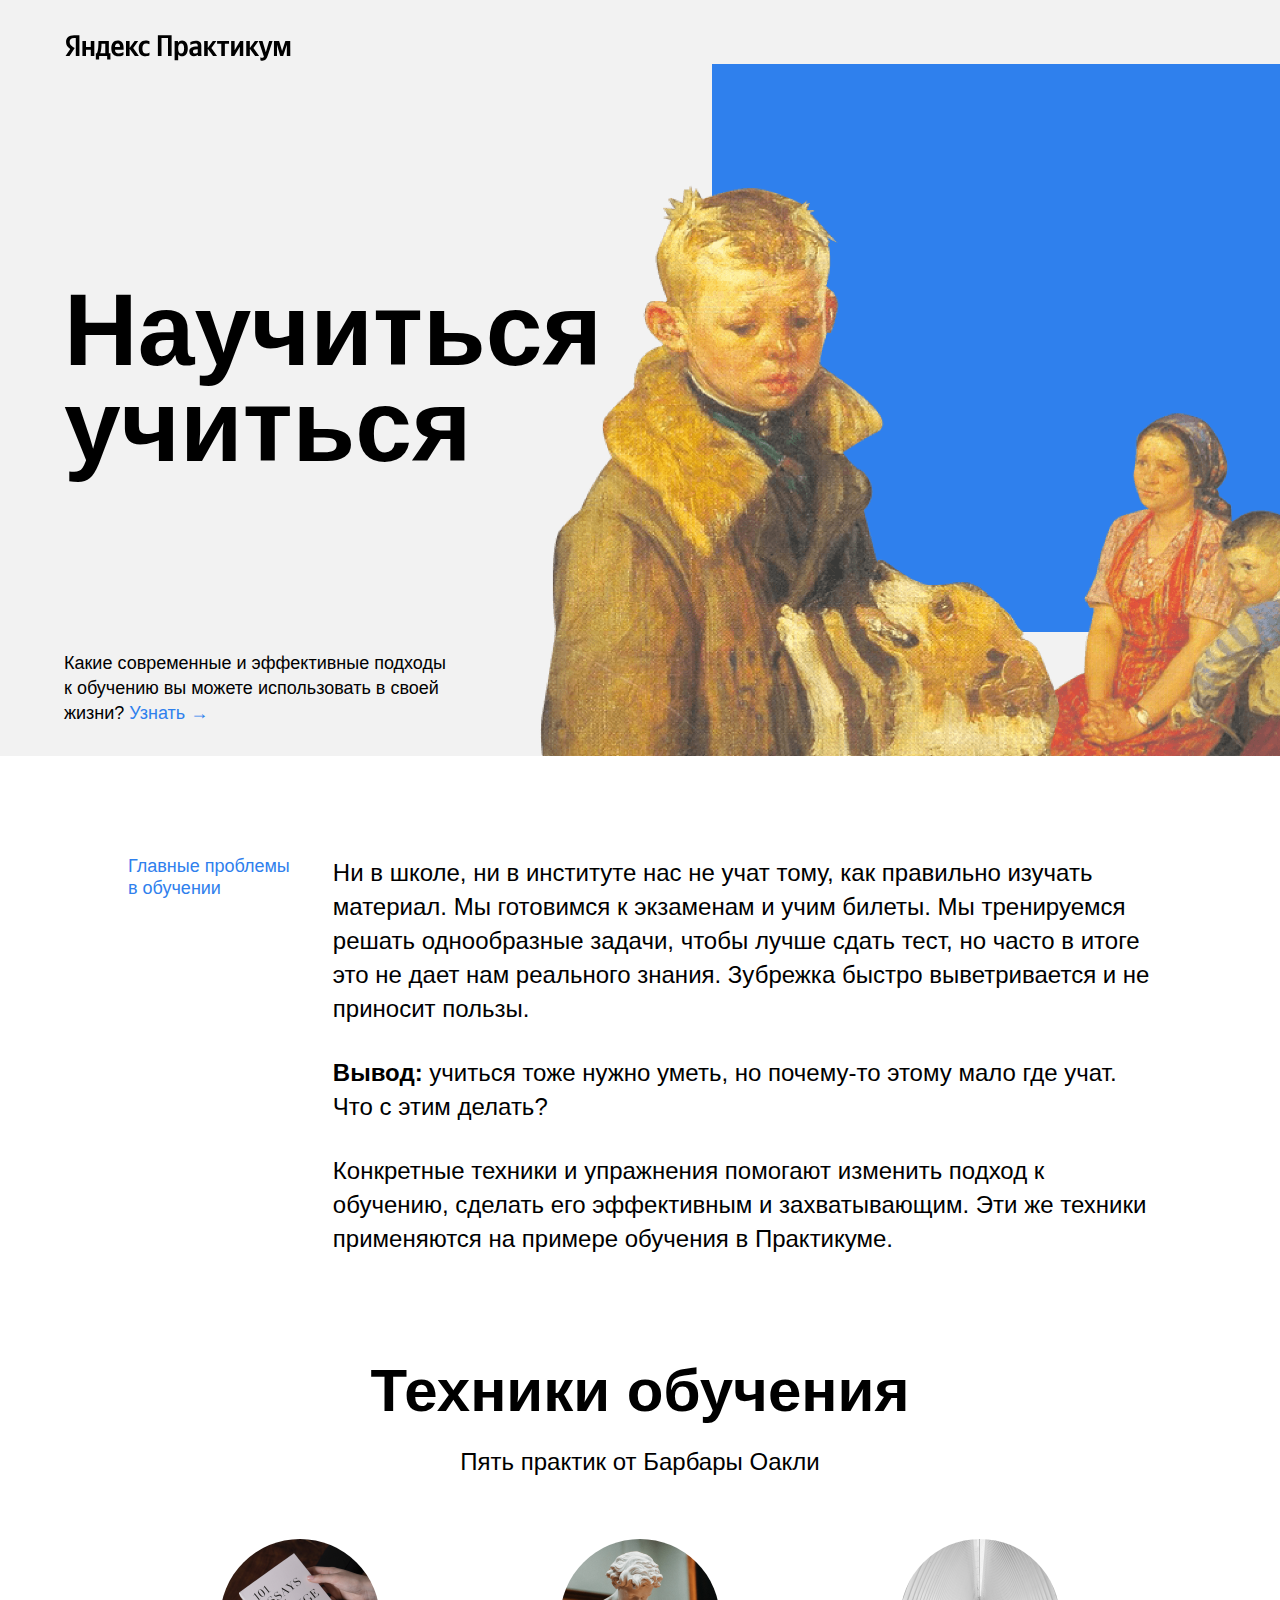
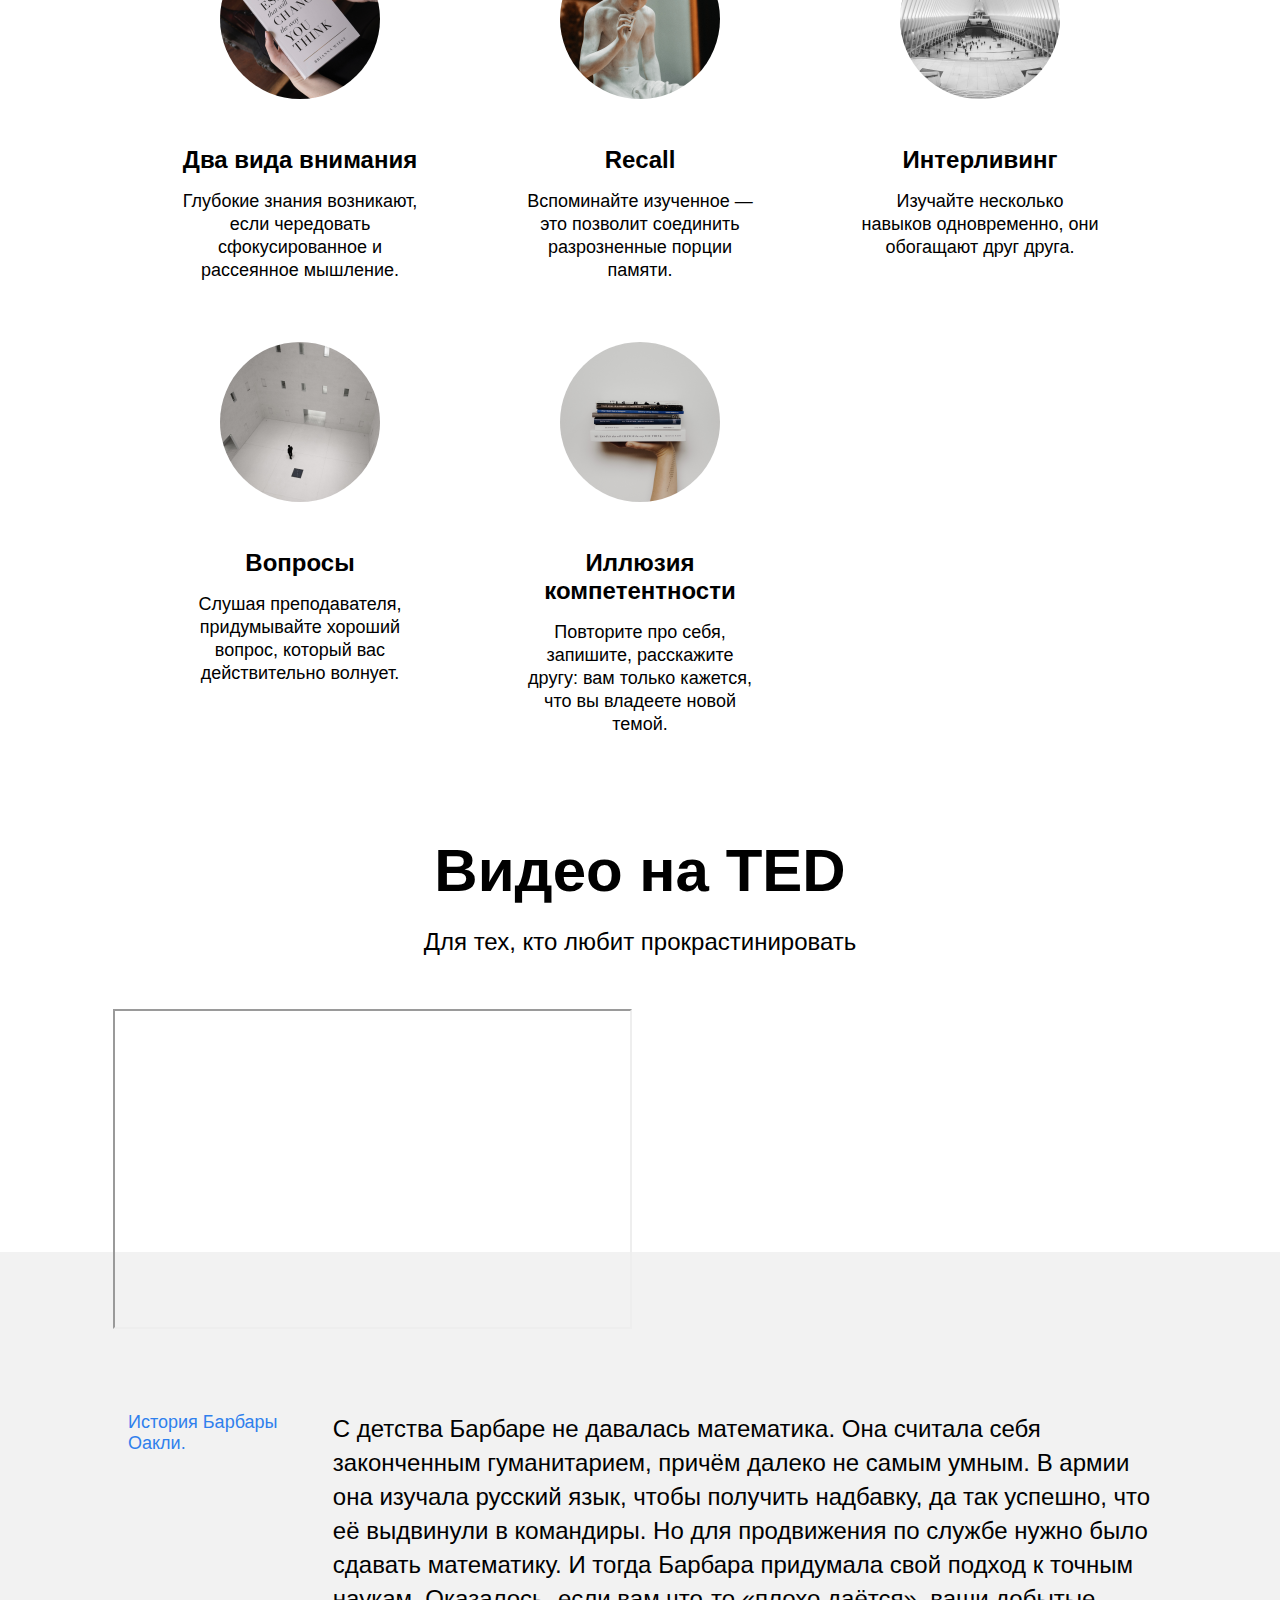
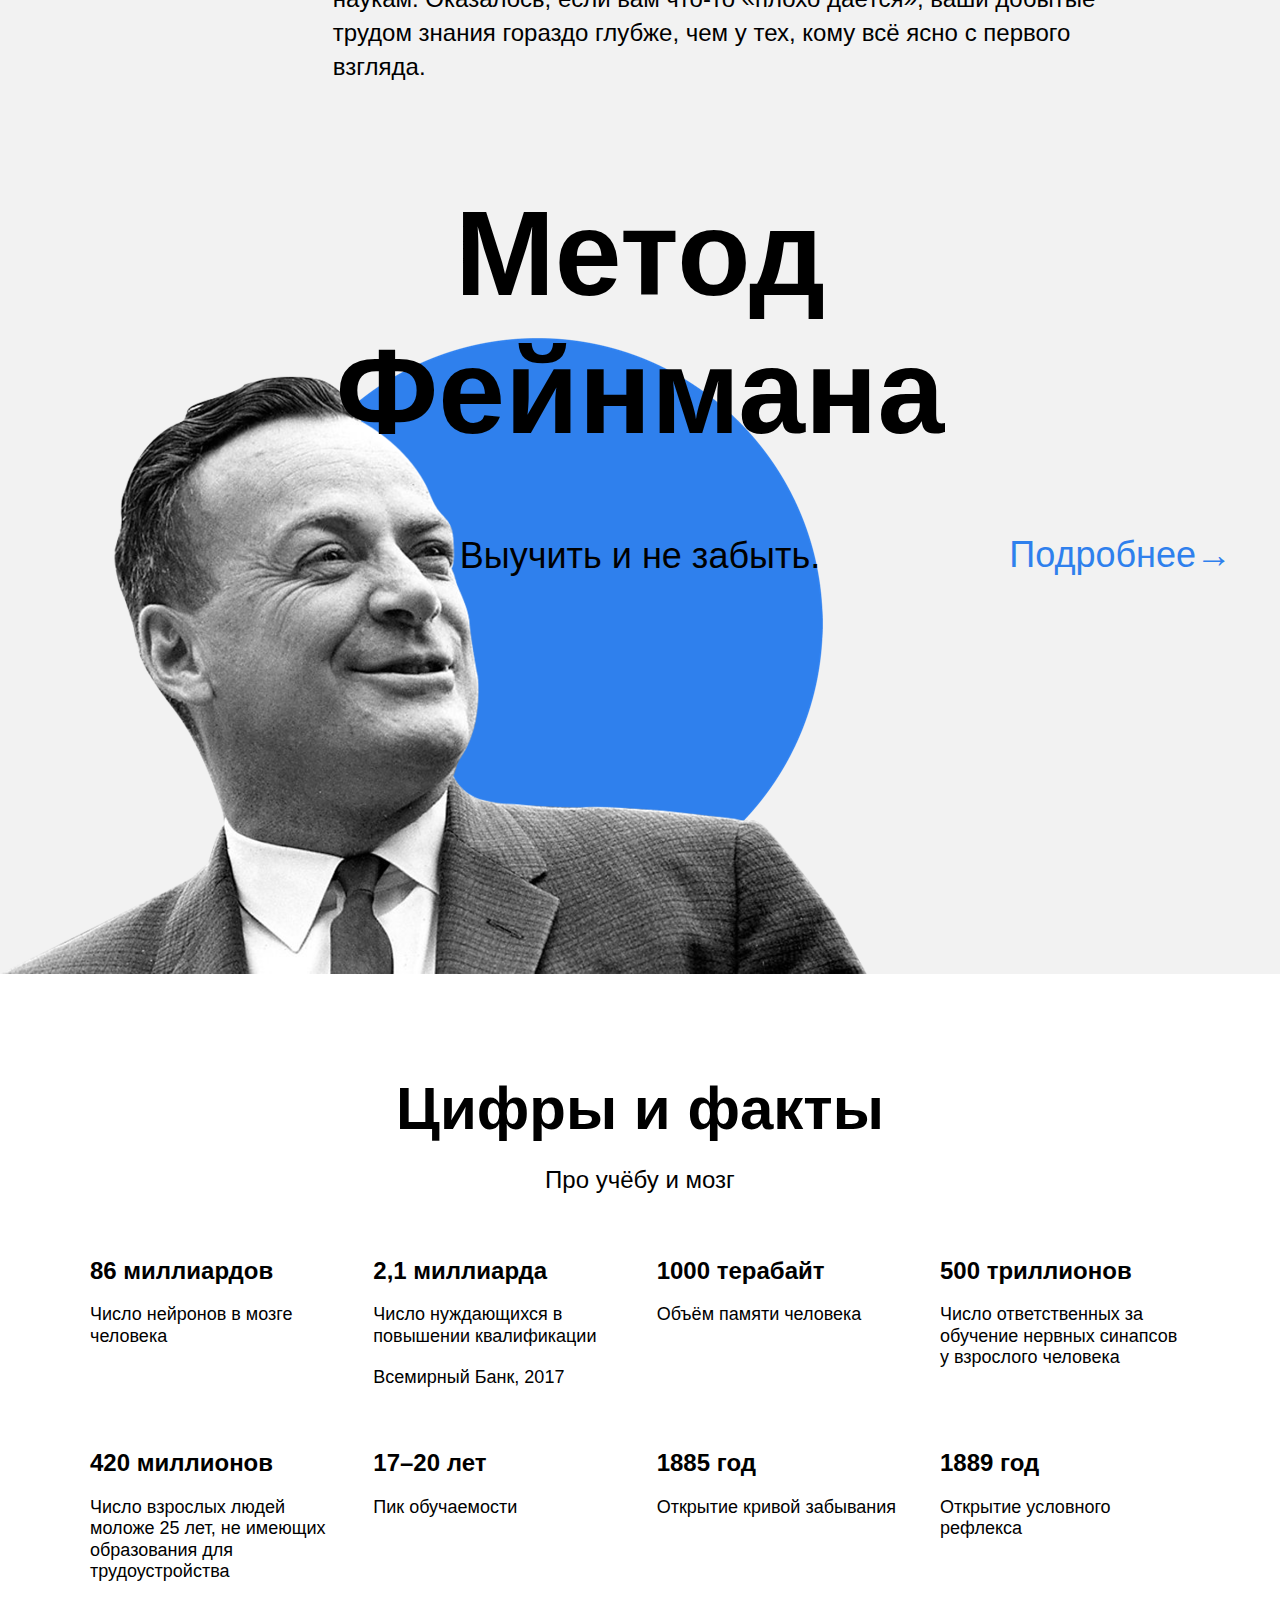
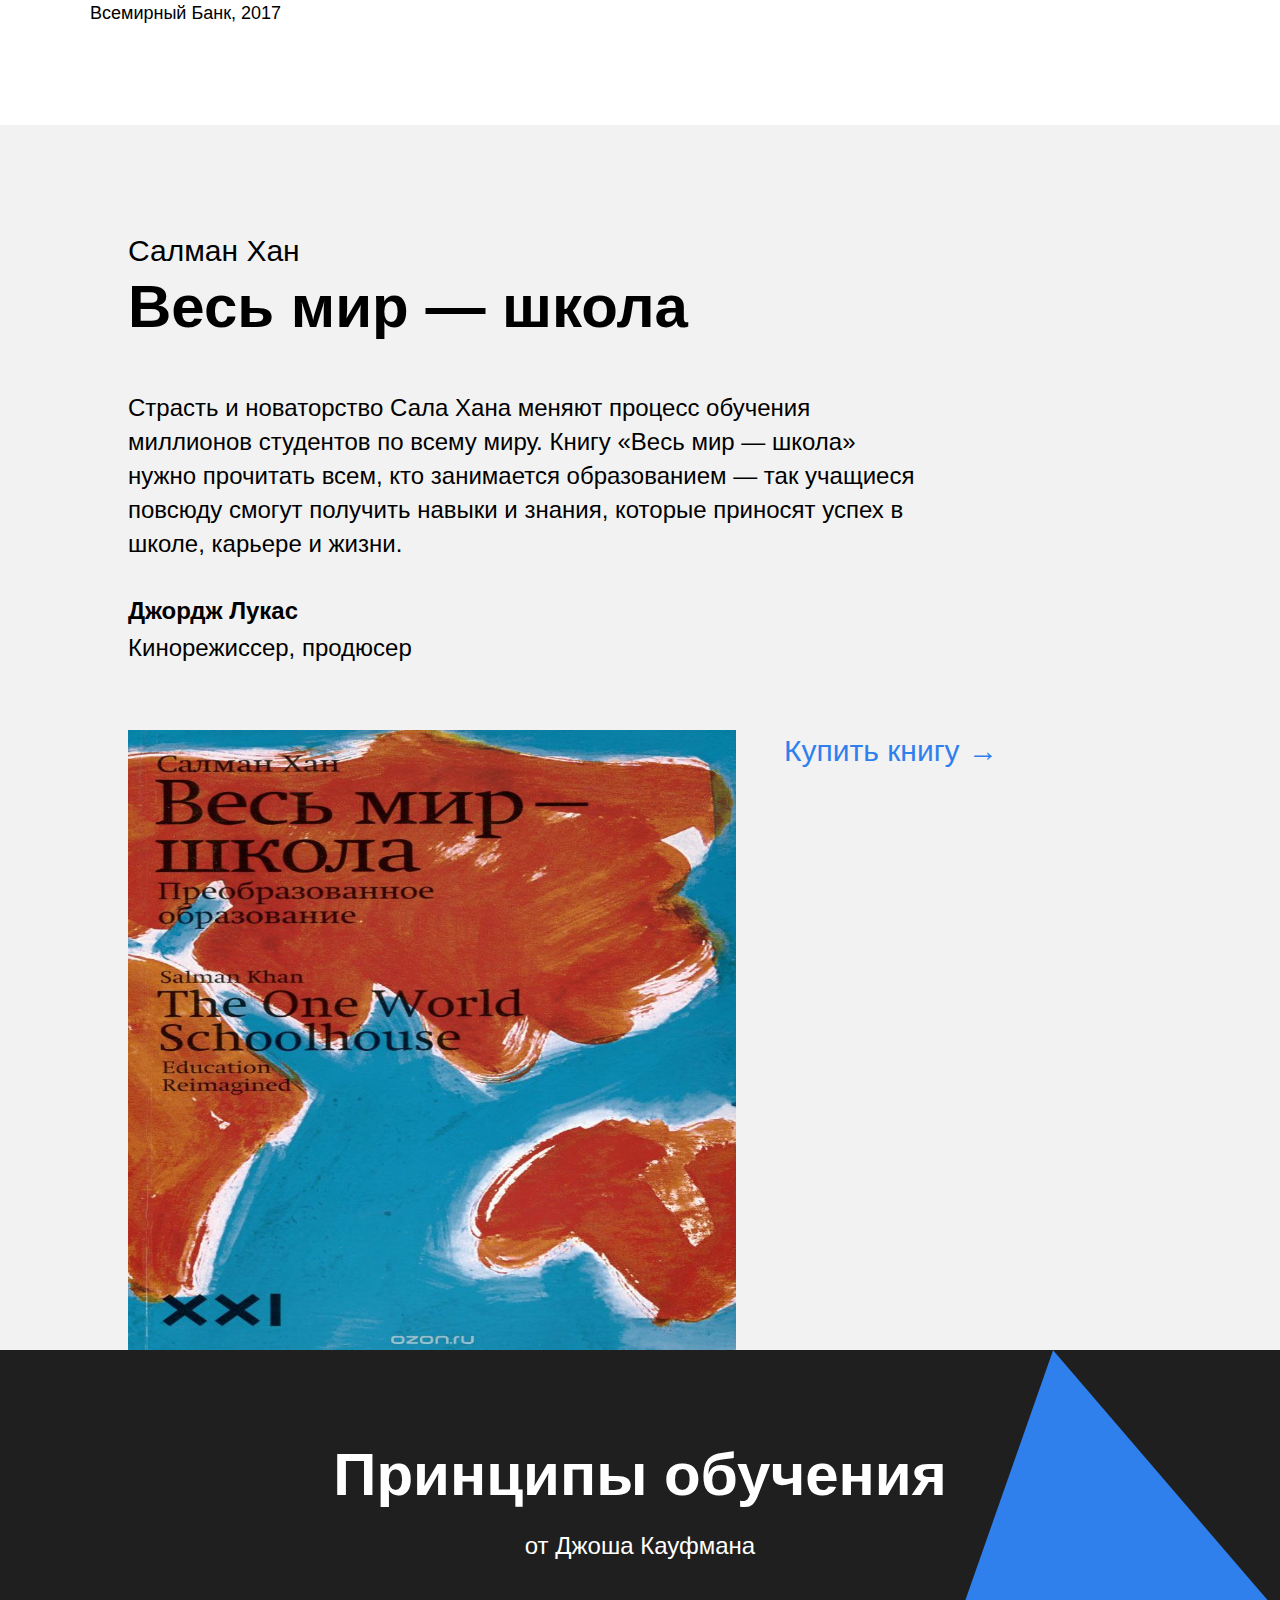
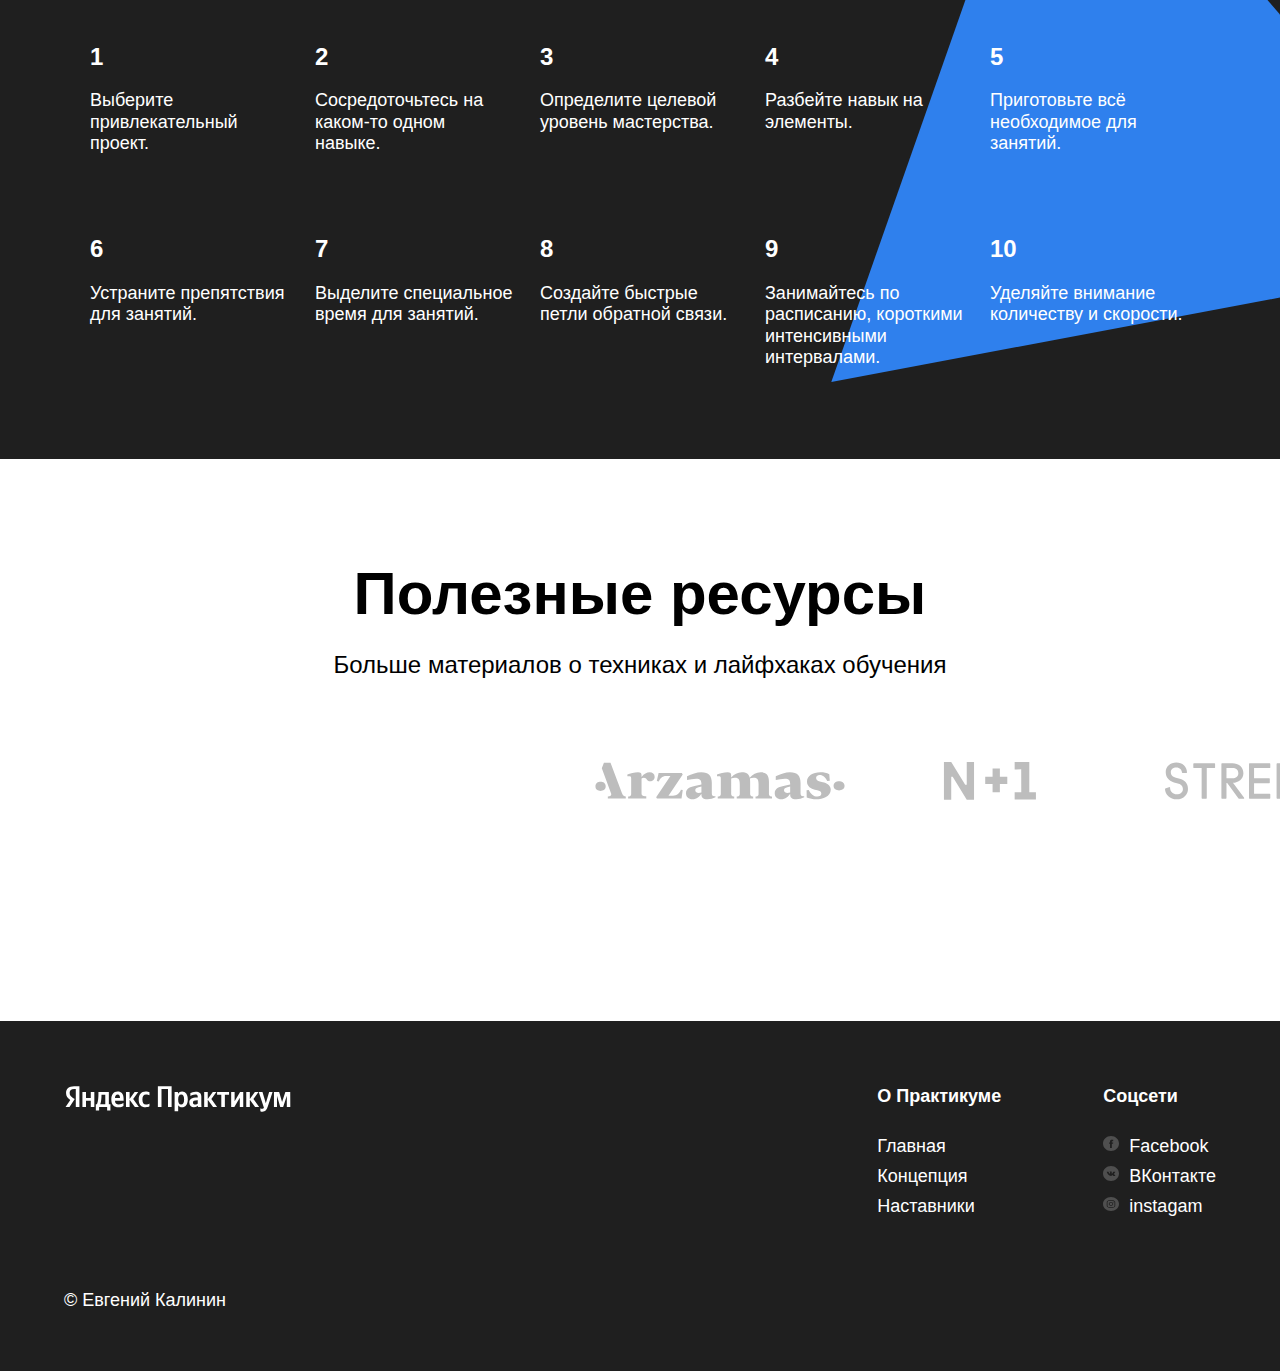
==== commit cc292e9a: "end3" ====
--- a/index.html
+++ b/index.html
@@ -63,8 +63,8 @@
         <h2 class="section-title">Видео нa TED</h2>
         <h3 class="section-subtitle">Для тех, кто любит прокрастинировать</h3>
         <div class="video__iframes">
-          <iframe id="ytplayer" type="text/html" width="515" height="316" src="https://www.youtube.com/embed/arj7oStGLkU" frameborder="0" allowfullscreen class="video__iframe"></iframe>
-          <iframe id="ytplayer" type="text/html" width="515" height="316" src="https://www.youtube.com/embed/5MgBikgcWnY" frameborder="0" allowfullscreen class="video__iframe"></iframe>
+          <iframe id="Tim_Urban" width="515" height="316" src="https://www.youtube.com/embed/arj7oStGLkU" allowfullscreen class="video__iframe"></iframe>
+          <iframe id="The_first_20_hours" width="515" height="316" src="https://www.youtube.com/embed/5MgBikgcWnY" allowfullscreen class="video__iframe"></iframe>
         </div>
       </section>
       <section class="oakley">
--- a/styles/index.css
+++ b/styles/index.css
@@ -3,7 +3,7 @@
 @import url(../blocks/logo/logo.css); /* Логотип для header и footer */
 @import url(../blocks/rotation/rotation.css); /* Вращение фигур в header и kaufman */
 /*Блок header*/
-@import url(../blocks/header/header.css); 
+@import url(../blocks/header/header.css);
 @import url(../blocks/logo/_place/logo_place_header.css);
 @import url(../blocks/header/__link/header__link.css);
 @import url(../blocks/header/__main-illustration/header__main-illustration.css);
@@ -76,7 +76,7 @@
 @import url(../blocks/footer/footer.css);
 @import url(../blocks/logo/_place/logo_place_footer.css);
 @import url(../blocks/footer/__author/footer__author.css);
-@import url(../blocks/footer/__column/footer__column.css); 
+@import url(../blocks/footer/__column/footer__column.css);
 @import url(../blocks/footer/__column/_content/footer__column_content_copyright.css);
 @import url(../blocks/footer/__column/_content/footer__column_content_info.css);
 @import url(../blocks/footer/__column/_content/footer__column_content_social.css);
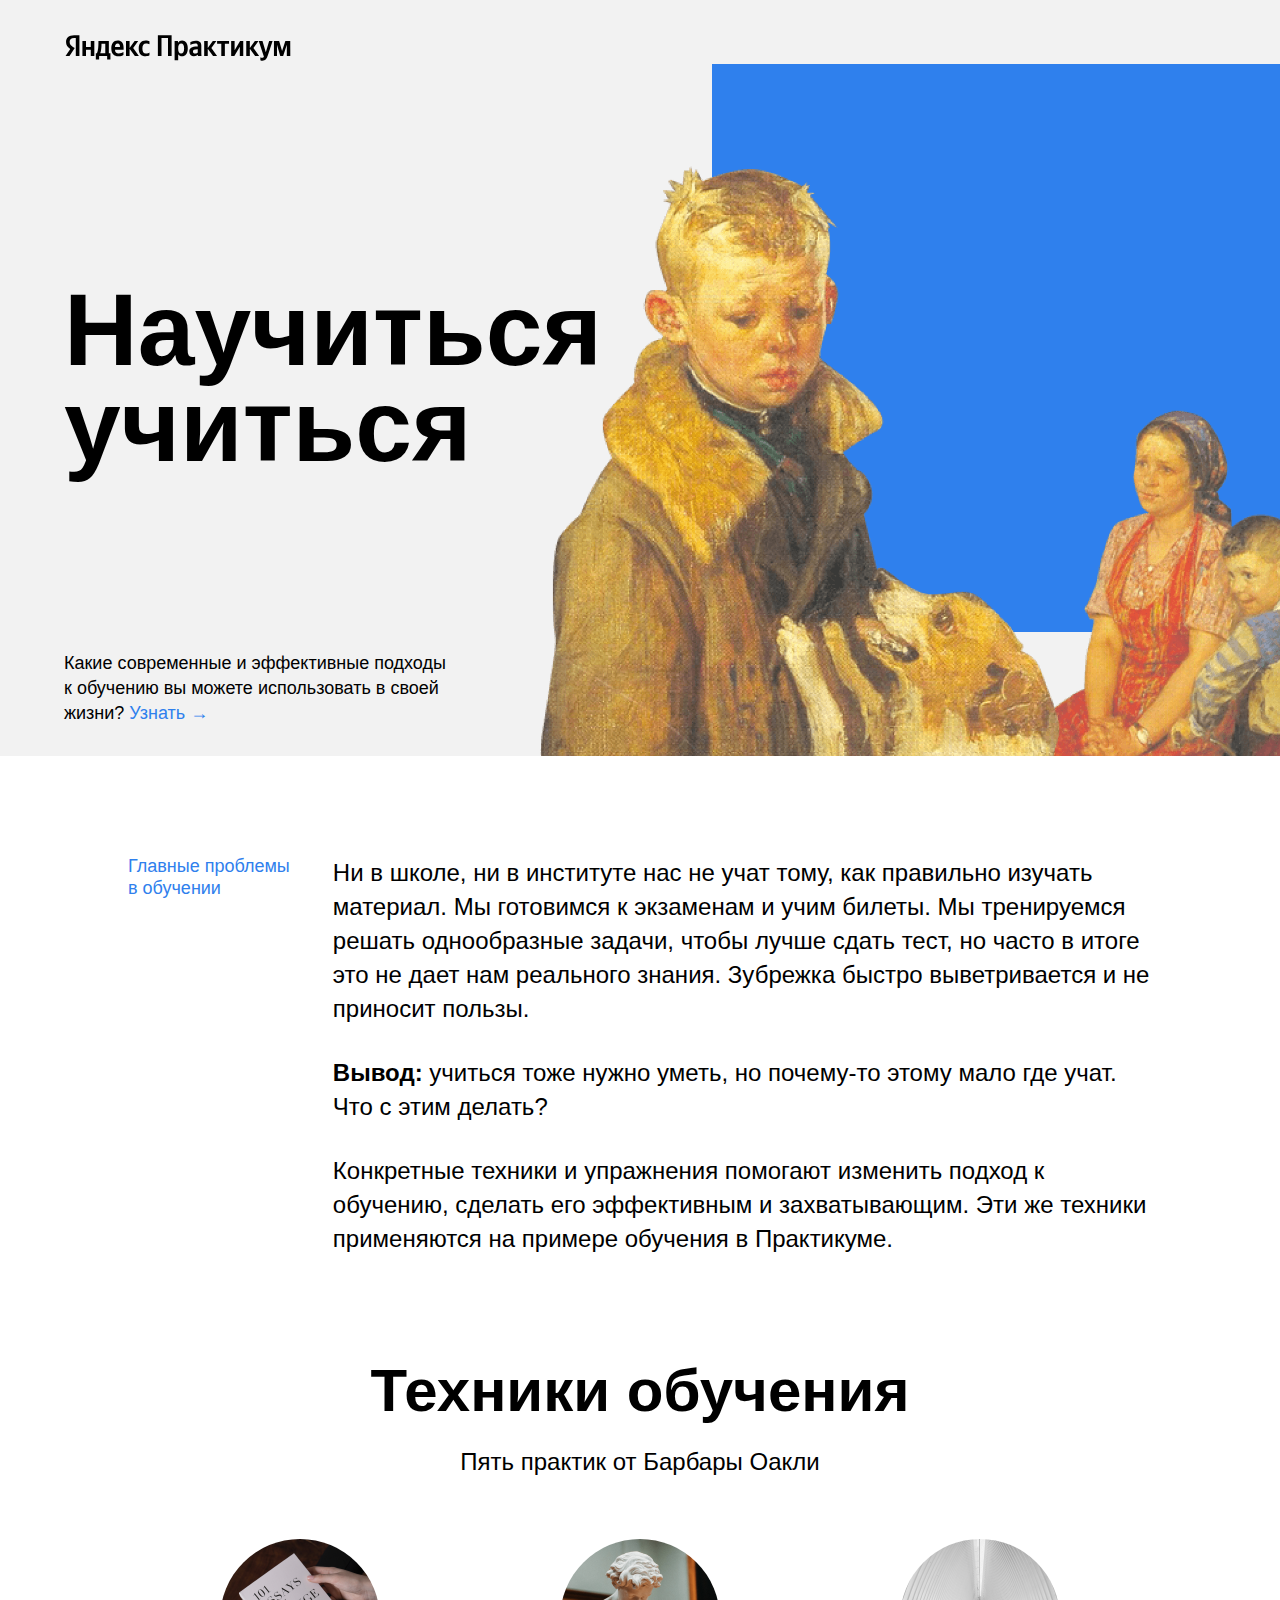
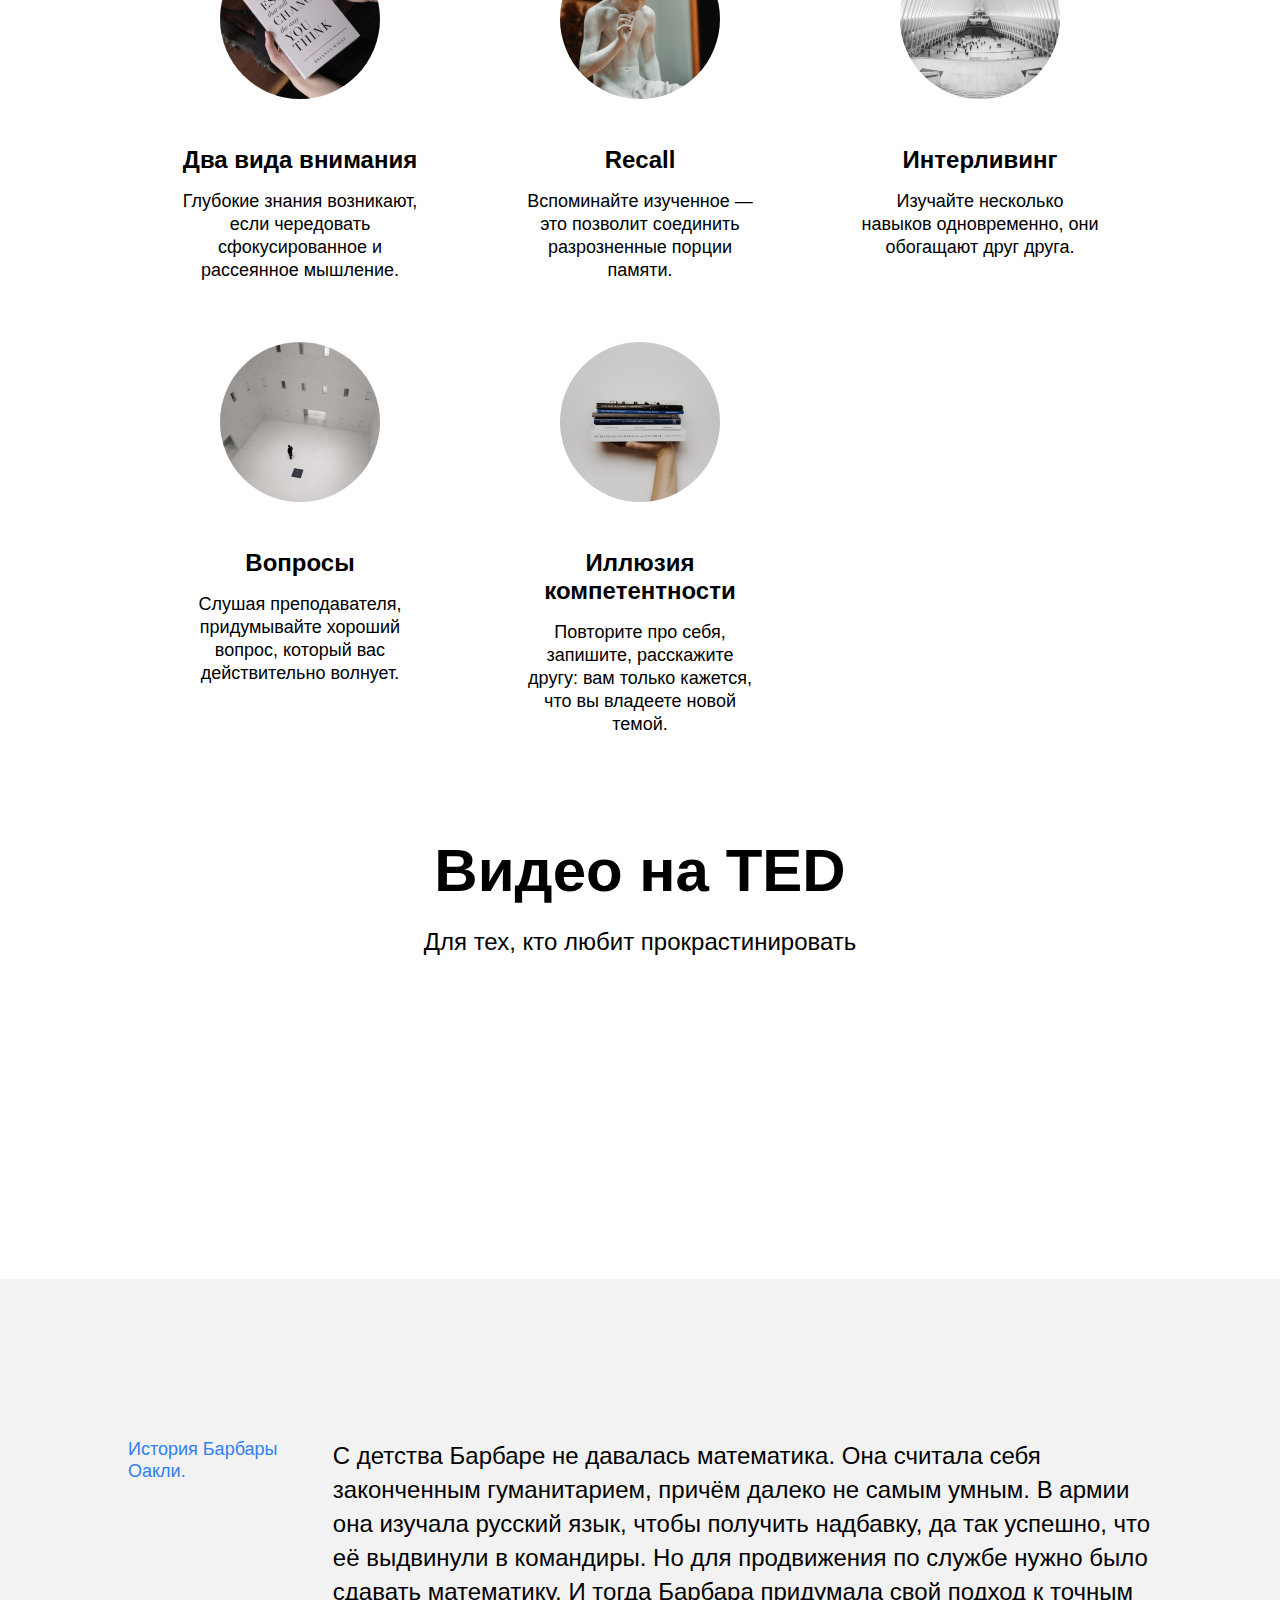
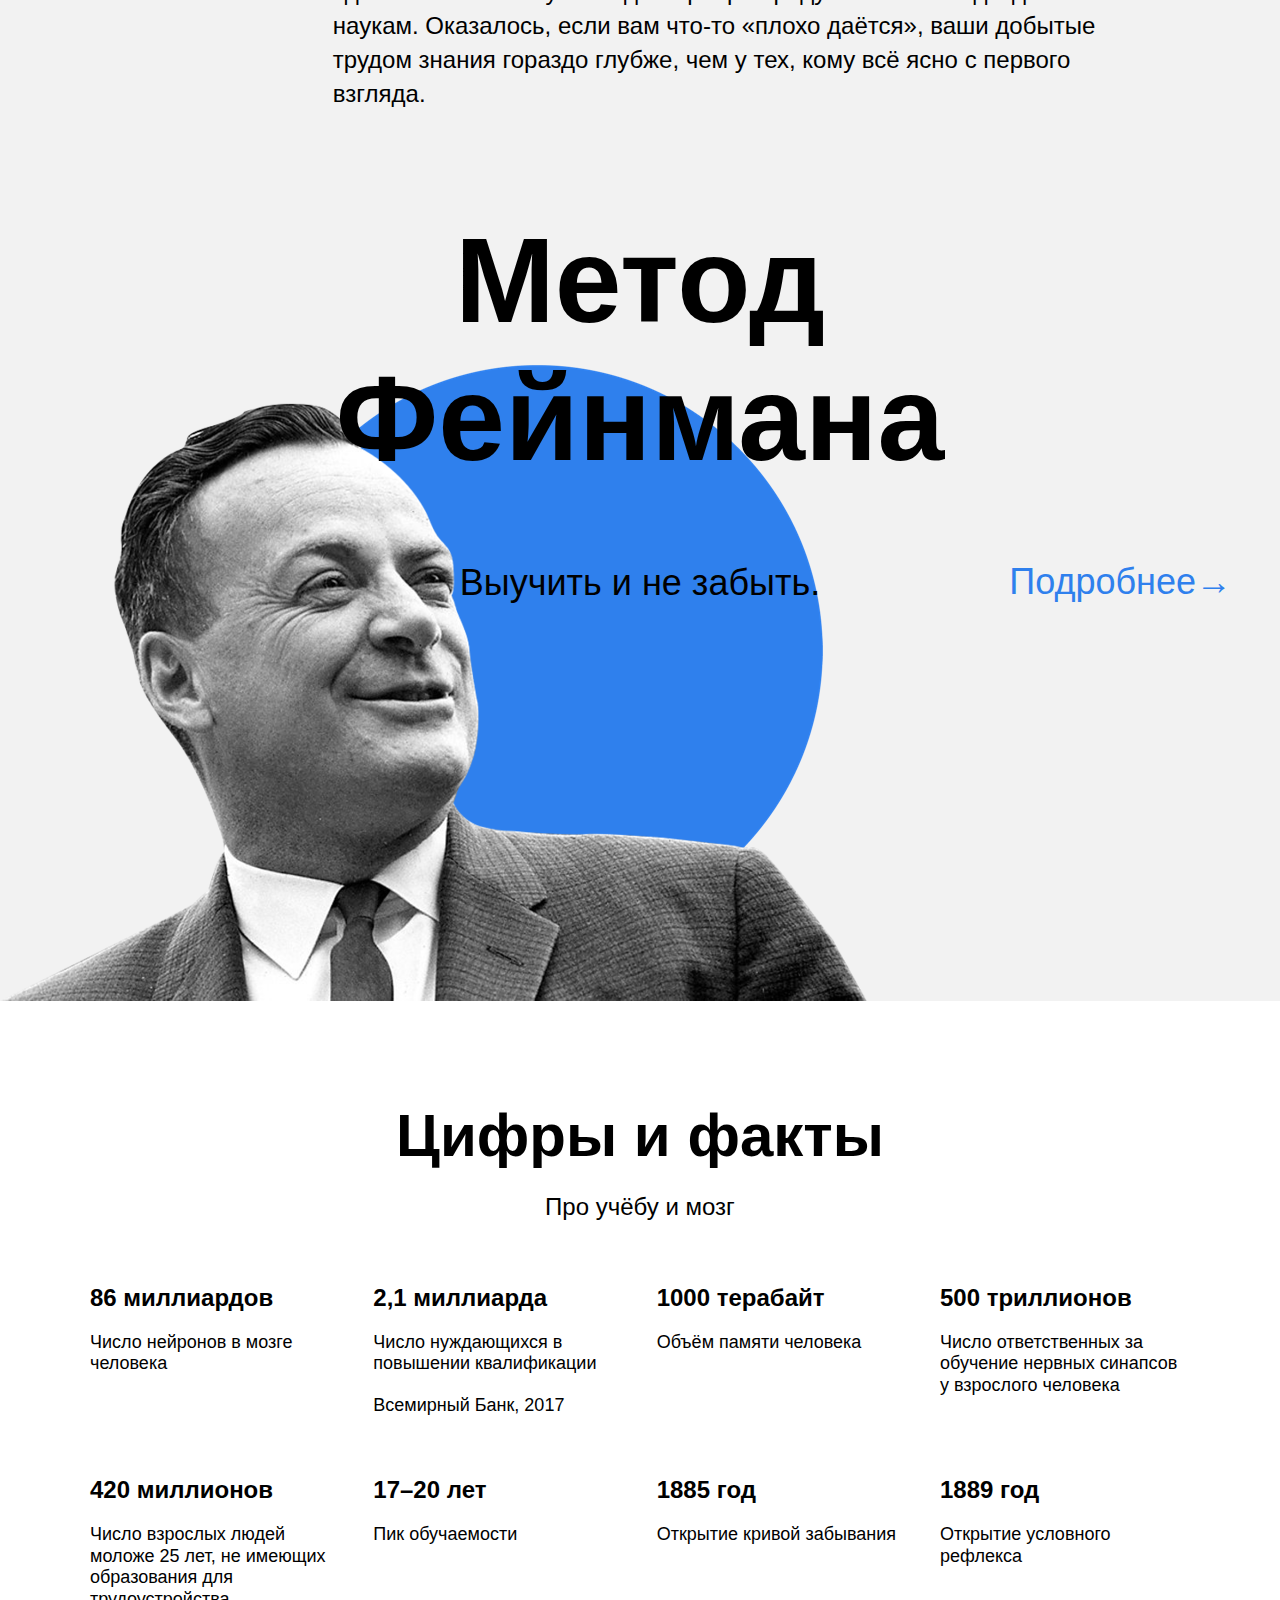
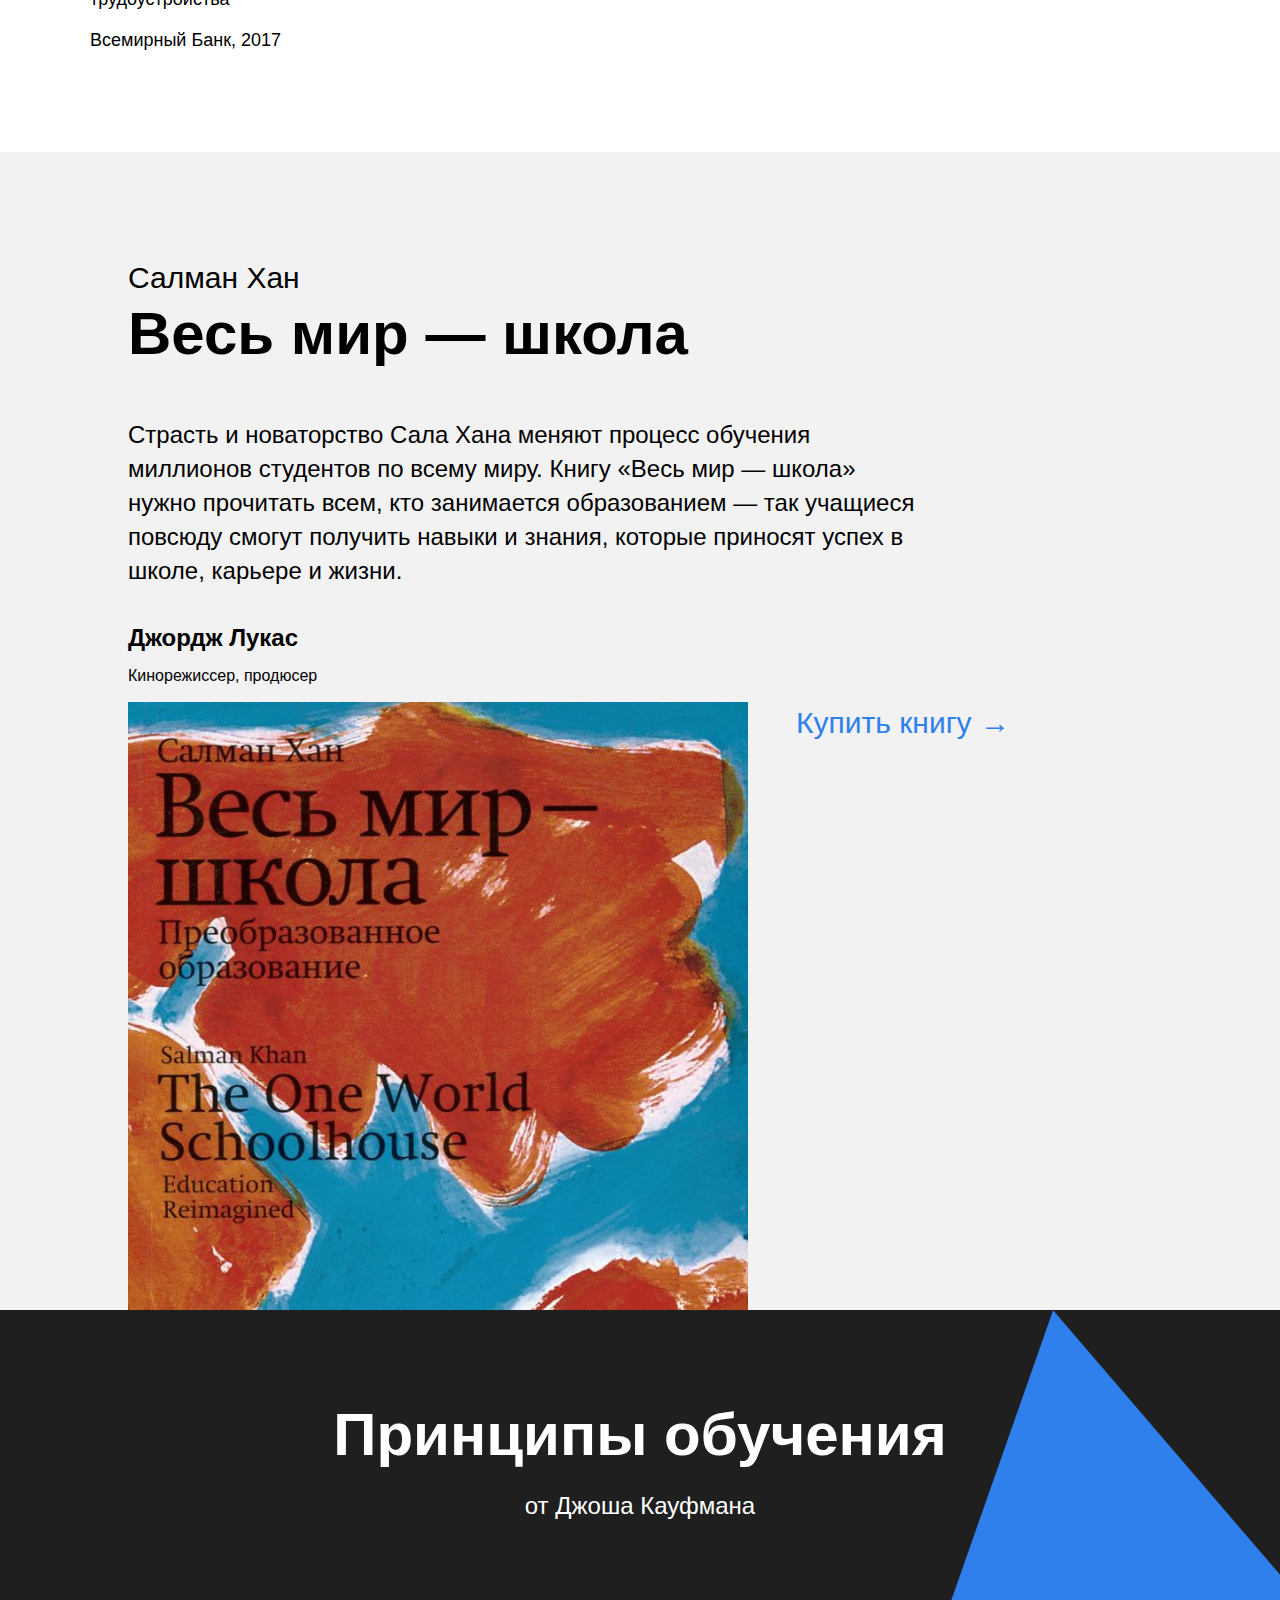
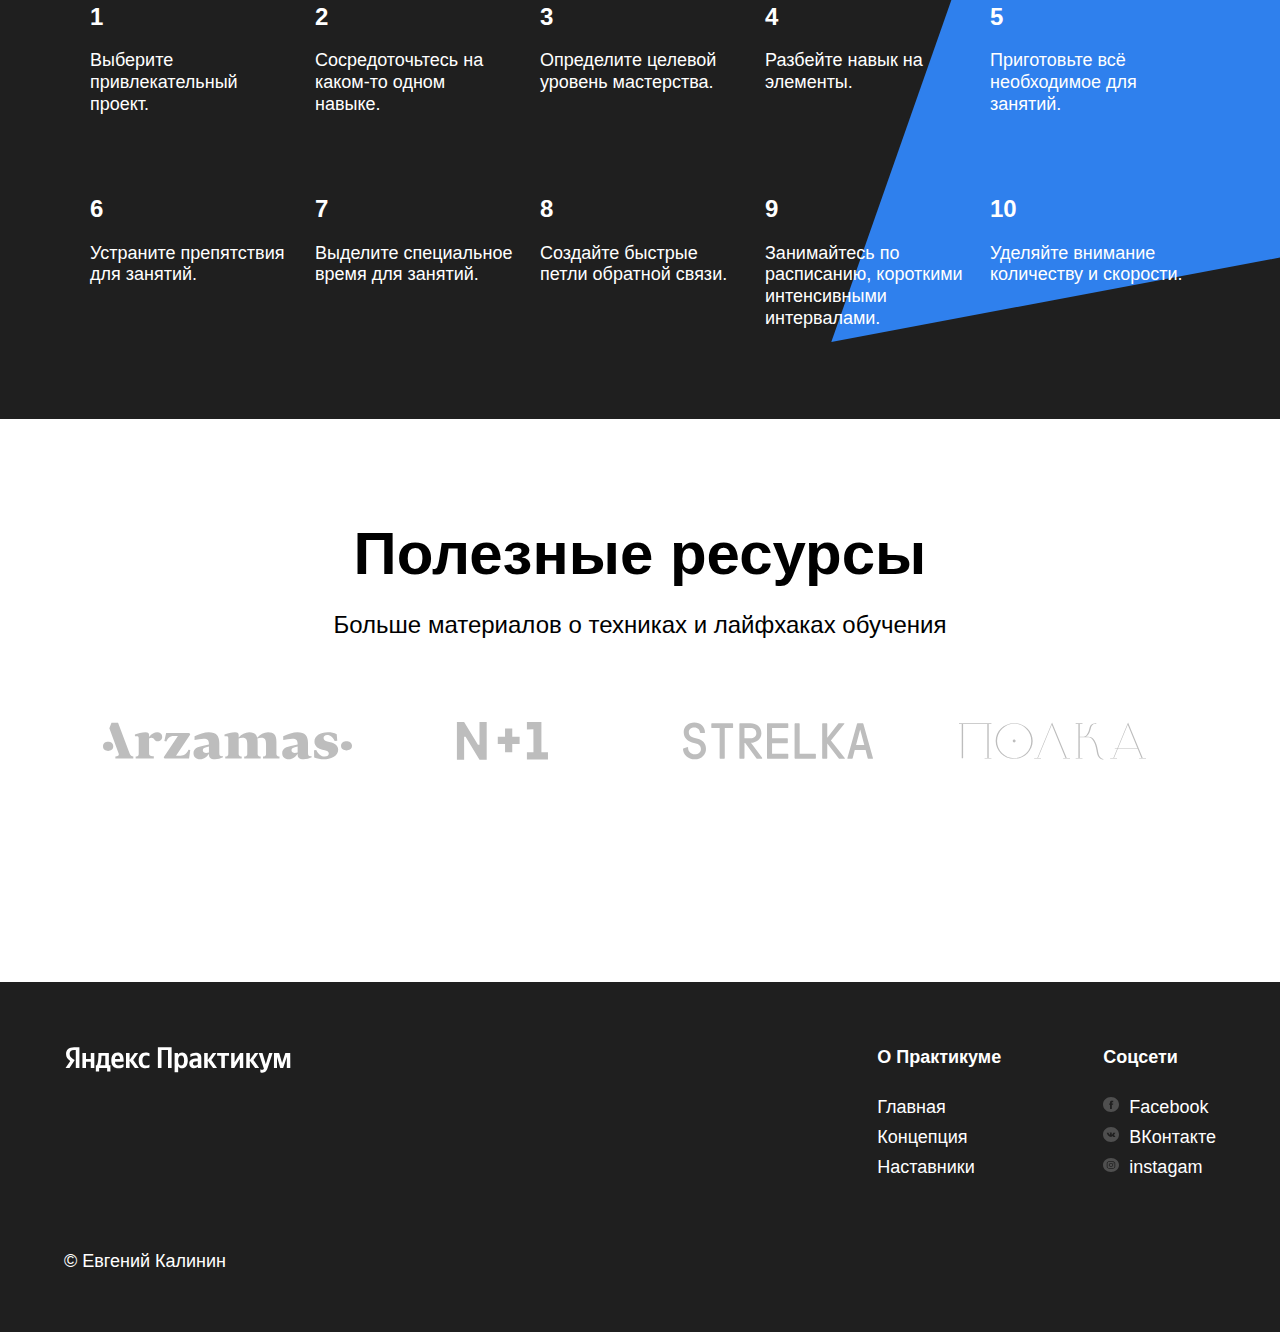
==== commit 10e3073d: "Перемести стили по БЭМ" ====
--- a/index.html
+++ b/index.html
@@ -4,15 +4,15 @@
   <meta charset="UTF-8">
   <meta name="viewport" content="width=device-width, initial-scale=1.0">
   <title>Научиться учиться</title>
-  <link rel="stylesheet" href="./styles/index.css">
+  <link rel="stylesheet" href="./pages/index.css">
 </head>
 <body>
   <div class="page">
     <header class="header">
-      <img src="images/logo_place_header.svg" alt="Логотип яндеекс практикум" class="logo logo_place_header"> <!-- поcтавил img в место background-image, добавил альтернативный текст -->
+      <img src="../images/logo_place_header.svg" alt="Логотип яндеекс практикум" class="logo logo_place_header"> <!-- поcтавил img в место background-image, добавил альтернативный текст -->
       <h1 class="header__title">Научиться учиться</h1>
       <p class="header__subtitle">Какие современные и эффективные подходы к обучению вы можете использовать в своей жизни?<a href="#" class="header__link"> Узнать →</a></p>
-      <img src="./images/header-image.png" alt="Картина 'опять двойка'" class="header__main-illustration">
+      <img src="../images/header-image.png" alt="Картина 'опять двойка'" class="header__main-illustration">
       <div class="header__square-pic rotation"></div>
     </header>
     <main class="content">
@@ -31,29 +31,27 @@
         <h3 class="section-subtitle">Пять практик от Барбары Оакли</h3>
         <div class="cards">
           <div class="cards__item">
-            <img src="images/cards-attention.png" alt="" class="cards__image">
+            <img src="../images/cards-attention.png" alt="" class="cards__image">
             <h4 class="cards__title">Два вида внимания</h4>
             <p class="cards__description">Глубокие знания возникают, если чередовать сфокусированное и рассеянное мышление.</p>
           </div>
           <div class="cards__item">
-            <img src="images/cards-recall.png" alt="" class="cards__image">
+            <img src="../images/cards-recall.png" alt="" class="cards__image">
             <h4 class="cards__title">Recall</h4>
             <p class="cards__description">Вспоминайте изученное — это позволит соединить разрозненные порции памяти.</p>
           </div>
           <div class="cards__item">
-            <img src="images/cards-interliving.png" alt="" class="cards__image">
+            <img src="../images/cards-interliving.png" alt="" class="cards__image">
             <h4 class="cards__title">Интерливинг</h4>
             <p class="cards__description">Изучайте несколько навыков одновременно, они обогащают друг друга.</p>
           </div>
-        </div>
-        <div class="cards">
-          <div class="cards__item">
-            <img src="images/cards-question.png" alt="" class="cards__image">
+          <div class="cards__item">
+            <img src="../images/cards-question.png" alt="" class="cards__image">
             <h4 class="cards__title">Вопросы</h4>
             <p class="cards__description">Слушая преподавателя, придумывайте хороший вопрос, который вас действительно волнует.</p>
           </div>
           <div class="cards__item">
-            <img src="images/cards-competence.png" alt="" class="cards__image">
+            <img src="../images/cards-competence.png" alt="" class="cards__image">
             <h4 class="cards__title">Иллюзия компетентности</h4>
             <p class="cards__description">Повторите про себя, запишите, расскажите другу: вам только кажется, что вы владеете новой темой.</p>
           </div>
@@ -62,10 +60,10 @@
       <section class="video">
         <h2 class="section-title">Видео нa TED</h2>
         <h3 class="section-subtitle">Для тех, кто любит прокрастинировать</h3>
-        <div class="video__iframes">
-          <iframe id="Tim_Urban" width="515" height="316" src="https://www.youtube.com/embed/arj7oStGLkU" allowfullscreen class="video__iframe"></iframe>
-          <iframe id="The_first_20_hours" width="515" height="316" src="https://www.youtube.com/embed/5MgBikgcWnY" allowfullscreen class="video__iframe"></iframe>
-        </div>
+        <ul class="video__iframes">
+          <li><iframe id="Tim_Urban" src="https://www.youtube.com/embed/arj7oStGLkU" allowfullscreen class="video__iframe"></iframe></li>
+          <li><iframe id="The_first_20_hours" src="https://www.youtube.com/embed/5MgBikgcWnY" allowfullscreen class="video__iframe"></iframe></li>
+        </ul>
       </section>
       <section class="oakley">
         <div class="two-columns">
@@ -74,12 +72,12 @@
             <p class="two-columns__paragraph">С детства Барбаре не давалась математика. Она считала себя законченным гуманитарием, причём далеко не самым умным. В армии она изучала русский язык, чтобы получить надбавку, да так успешно, что её выдвинули в командиры. Но для продвижения по службе нужно было сдавать математику. И тогда Барбара придумала свой подход к точным наукам. Оказалось, если вам что-то «плохо даётся», ваши добытые трудом знания гораздо глубже, чем у тех, кому всё ясно с первого взгляда.</p>
          </div>
         </div> 
-      </section>
+      </section> 
       <section class="feynman">
         <h2 class="feynman__title">Метод Фейнмана</h2>
         <h3 class="feynman__subtitle">Выучить и не забыть.</h3>
         <a href="#" class="feynman__link">Подробнее→</a>
-        <img src="./images/feynman.png" alt="Фейнман" class="feynman__img">
+        <img src="../images/feynman.png" alt="Фейнман" class="feynman__img">
       </section>
       <section class="digits">
         <h2 class="section-title">Цифры и факты</h2>
@@ -125,11 +123,11 @@
         <div class="khan__container">
           <p class="khan__author">Салман Хан</p>
           <h2 class="khan__title">Весь мир — школа</h2>
-          <p class="khan__quote">Страсть и новаторство Сала Хана меняют процесс обучения миллионов студентов по всему миру. Книгу «Весь мир — школа» нужно прочитать всем, кто занимается образованием — так учащиеся повсюду смогут получить навыки и знания, которые приносят успех в школе, карьере и жизни.</p>
+          <blockquote class="khan__quote">Страсть и новаторство Сала Хана меняют процесс обучения миллионов студентов по всему миру. Книгу «Весь мир — школа» нужно прочитать всем, кто занимается образованием — так учащиеся повсюду смогут получить навыки и знания, которые приносят успех в школе, карьере и жизни.</blockquote>
           <p class="khan__quote-author">Джордж Лукас</p>
-          <p class="khan__quite-author-subline">Кинорежиссер, продюсер</p>
+          <p class="khan__quote-author-subline">Кинорежиссер, продюсер</p>
           <div class="khan__book-container">
-            <img src="./images/khan-book.jpg" alt='Книга "Весь мир - школа"' class="khan__book-pic">
+            <img src="../images/khan-book.jpg" alt='Книга "Весь мир - школа"' class="khan__book-pic">
             <a href="#" class="khan__buy-link">Купить книгу →</a>
           </div>
         </div>
@@ -184,18 +182,18 @@
       <section class="resources">
         <h2 class="section-title">Полезные ресурсы</h2>
         <h3 class="section-subtitle">Больше материалов о техниках и лайфхаках обучения</h3>
-        <div class="resources__logo-zone">
-          <a href="#" class="resources__link"><img src="./images/logo/resources-arzamas.svg" alt="Логотип 'Arzamas'" class="resources__logo"></a>
-          <a href="#" class="resources__link"><img src="./images/logo/resources-n1.svg" alt="Логотип 'n1'" class="resources__logo"></a>
-          <a href="#" class="resources__link"><img src="./images/logo/resources-strelka.svg" alt="Логотип 'Strelka'" class="resources__logo"></a>
-          <a href="#" class="resources__link"><img src="./images/logo/resources-polka.svg" alt="Логотип 'Полка'" class="resources__logo"></a>
-        </div>
+        <ul class="resources__logo-zone">
+          <li><a href="#" class="resources__link"><img src="../images/logo/resources-arzamas.svg" alt="Логотип 'Arzamas'" class="resources__logo"></a></li>
+          <li><a href="#" class="resources__link"><img src="../images/logo/resources-n1.svg" alt="Логотип 'n1'" class="resources__logo"></a></li>
+          <li><a href="#" class="resources__link"><img src="../images/logo/resources-strelka.svg" alt="Логотип 'Strelka'" class="resources__logo"></a></li>
+          <li><a href="#" class="resources__link"><img src="../images/logo/resources-polka.svg" alt="Логотип 'Полка'" class="resources__logo"></a></li>
+        </ul>
       </section>
     </main>
     <footer class="footer">
       <div class="footer__columns">
         <div class="footer__column footer__column_content_copyright">
-          <img src="images/logo_place_footer.svg" alt="Яндеекс практикум" class="logo logo_place_footer"> <!-- поcтавил img в место background-image, добавил альтернативный текст -->
+          <img src="../images/logo_place_footer.svg" alt="Яндеекс практикум" class="logo logo_place_footer"> <!-- поcтавил img в место background-image, добавил альтернативный текст -->
           <p class="footer__author">&copy; Евгений Калинин</p>
         </div>
         <div class="footer__column footer__column_content_info">
@@ -209,9 +207,9 @@
         <div class="footer__column footer__column_content_social">
           <h2 class="footer__column-heading">Соцсети</h2>
           <div class="footer__column-links">
-            <a href="#" class="footer__column-link"><img src="./images/facebook_color_white.svg" alt="ФБ" class="footer__social-icon">Facebook</a>
-            <a href="#" class="footer__column-link"><img src="./images/vk_color_white.svg" alt="ВК" class="footer__social-icon">ВКонтакте</a>
-            <a href="#" class="footer__column-link"><img src="./images/instagram_color_white.svg" alt="Инстаграм" class="footer__social-icon">instagam</a>
+            <a href="#" class="footer__column-link"><img src="../images/facebook_color_white.svg" alt="ФБ" class="footer__social-icon">Facebook</a>
+            <a href="#" class="footer__column-link"><img src="../images/vk_color_white.svg" alt="ВК" class="footer__social-icon">ВКонтакте</a>
+            <a href="#" class="footer__column-link"><img src="../images/instagram_color_white.svg" alt="Инстаграм" class="footer__social-icon">instagam</a>
           </div>
         </div>
       </div>
--- a/pages/index.css
+++ b/pages/index.css
@@ -0,0 +1,88 @@
+@import url(../vendor/normalize.css); /* Переделал расположение согласно БЭМ */
+@import url(../blocks/page/page.css); /* Базовые настройки всей стриници */
+@import url(../blocks/logo/logo.css); /* Логотип для header и footer */
+@import url(../blocks/rotation/rotation.css); /* Вращение фигур в header и kaufman */
+/*Блок header*/
+@import url(../blocks/header/header.css);
+@import url(../blocks/logo/_place/logo_place_header.css);
+@import url(../blocks/header/__link/header__link.css);
+@import url(../blocks/header/__main-illustration/header__main-illustration.css);
+@import url(../blocks/header/__square-pic/header__square-pic.css);
+@import url(../blocks/header/__subtitle/header__subtitle.css);
+@import url(../blocks/header/__title/header__title.css);
+/* Блок content, в котором находится основной контент страници */
+@import url(../blocks/content/content.css);/**/
+/* Блок description */
+@import url(../blocks/description/description.css);
+@import url(../blocks/two-columns/two-columns.css);
+@import url(../blocks/two-columns/__brief/two-columns__brief.css);
+@import url(../blocks/two-columns/__main-text/two-columns__main-text.css);
+@import url(../blocks/two-columns/__paragraph/two-columns__paragraph.css);
+@import url(../blocks/two-columns/__span-accent/two-columns__span-accent.css);
+/* Блок techniques */
+@import url(../blocks/techniques/techniques.css);
+@import url(../blocks/cards/cards.css);
+@import url(../blocks/cards/__image/cards__image.css);
+@import url(../blocks/cards/__item/cards__item.css);
+@import url(../blocks/cards/__title/cards__title.css);
+@import url(../blocks/cards/__description/cards__description.css);
+/* Блок video */
+@import url(../blocks/video/video.css);
+@import url(../blocks/video/__iframes/video__iframes.css);
+@import url(../blocks/video/__iframe/video__irfame.css);
+/* Блок oakley */
+@import url(../blocks/oakley/oakley.css);
+/* Блок feynman */
+@import url(../blocks/feynman/feynman.css);
+@import url(../blocks/feynman/__img/feynman__img.css);
+@import url(../blocks/feynman/__link/feynman__link.css);
+@import url(../blocks/feynman/__subtitle/feynman__subtitle.css);
+@import url(../blocks/feynman/__title/feynman__title.css);
+/*Блок digits*/
+@import url(../blocks/digits/digits.css);
+/* Блок khan */
+@import url(../blocks/khan/khan.css);
+@import url(../blocks/khan/__author/khan__author.css);
+@import url(../blocks/khan/__book-container/khan__book-container.css);
+@import url(../blocks/khan/__book-pic/khan__book-pic.css);
+@import url(../blocks/khan/__buy-link/khan__buy-link.css);
+@import url(../blocks/khan/__container/khan__container.css);
+@import url(../blocks/khan/__quite-author-subline/khan__quite-author-subline.css);
+@import url(../blocks/khan/__quote/khan__quote.css);
+@import url(../blocks/khan/__quote-author/khan__quote-author.css);
+@import url(../blocks/khan/__title/khan__title.css);
+/* Повторяющиеся блоки section-subtitle, section-title, table */
+@import url(../blocks/section-subtitle/section-subtitle.css);
+@import url(../blocks/section-title/section-title.css);
+@import url(../blocks/table/table.css);
+@import url(../blocks/table/__cell/table__cell.css);
+@import url(../blocks/table/__heading/table__heading.css);
+@import url(../blocks/table/__text/table__text.css);
+/* Повторяющиеся блоки section-subtitle, section-title, table с модификатором _theme. Возможно их нужно подключить ниже */
+@import url(../blocks/section-subtitle/_theme/section-subtitle_theme_dark.css);
+@import url(../blocks/section-title/_theme/section-title_theme_dark.css);
+@import url(../blocks/table/_theme/table_theme_dark.css);
+@import url(../blocks/table/__cell/_theme/table__cell_theme_dark.css);
+@import url(../blocks/table/__heading/_theme/table__heading_theme_dark.css);
+@import url(../blocks/table/__text/_theme/table__text_theme_dark.css);
+/* Блок kaufman */
+@import url(../blocks/kaufman/kaufman.css);
+@import url(../blocks/kaufman/__triangle/kaufman__triangle.css);
+/* Блок resources */
+@import url(../blocks/resources/resources.css);
+@import url(../blocks/resources/__link/resources__link.css);
+@import url(../blocks/resources/__logo-zone/resources__logo-zone.css);
+@import url(../blocks/resources/__logo/resources__logo.css);
+/* Блок footer */
+@import url(../blocks/footer/footer.css);
+@import url(../blocks/logo/_place/logo_place_footer.css);
+@import url(../blocks/footer/__author/footer__author.css);
+@import url(../blocks/footer/__column/footer__column.css);
+@import url(../blocks/footer/__column/_content/footer__column_content_copyright.css);
+@import url(../blocks/footer/__column/_content/footer__column_content_info.css);
+@import url(../blocks/footer/__column/_content/footer__column_content_social.css);
+@import url(../blocks/footer/__column-heading/footer__column-heading.css);
+@import url(../blocks/footer/__column-link/footer__column-link.css);
+@import url(../blocks/footer/__column-links/footer__column-links.css);
+@import url(../blocks/footer/__columns/footer__columns.css);
+@import url(../blocks/footer/__social-icon/footer__social-icon.css);